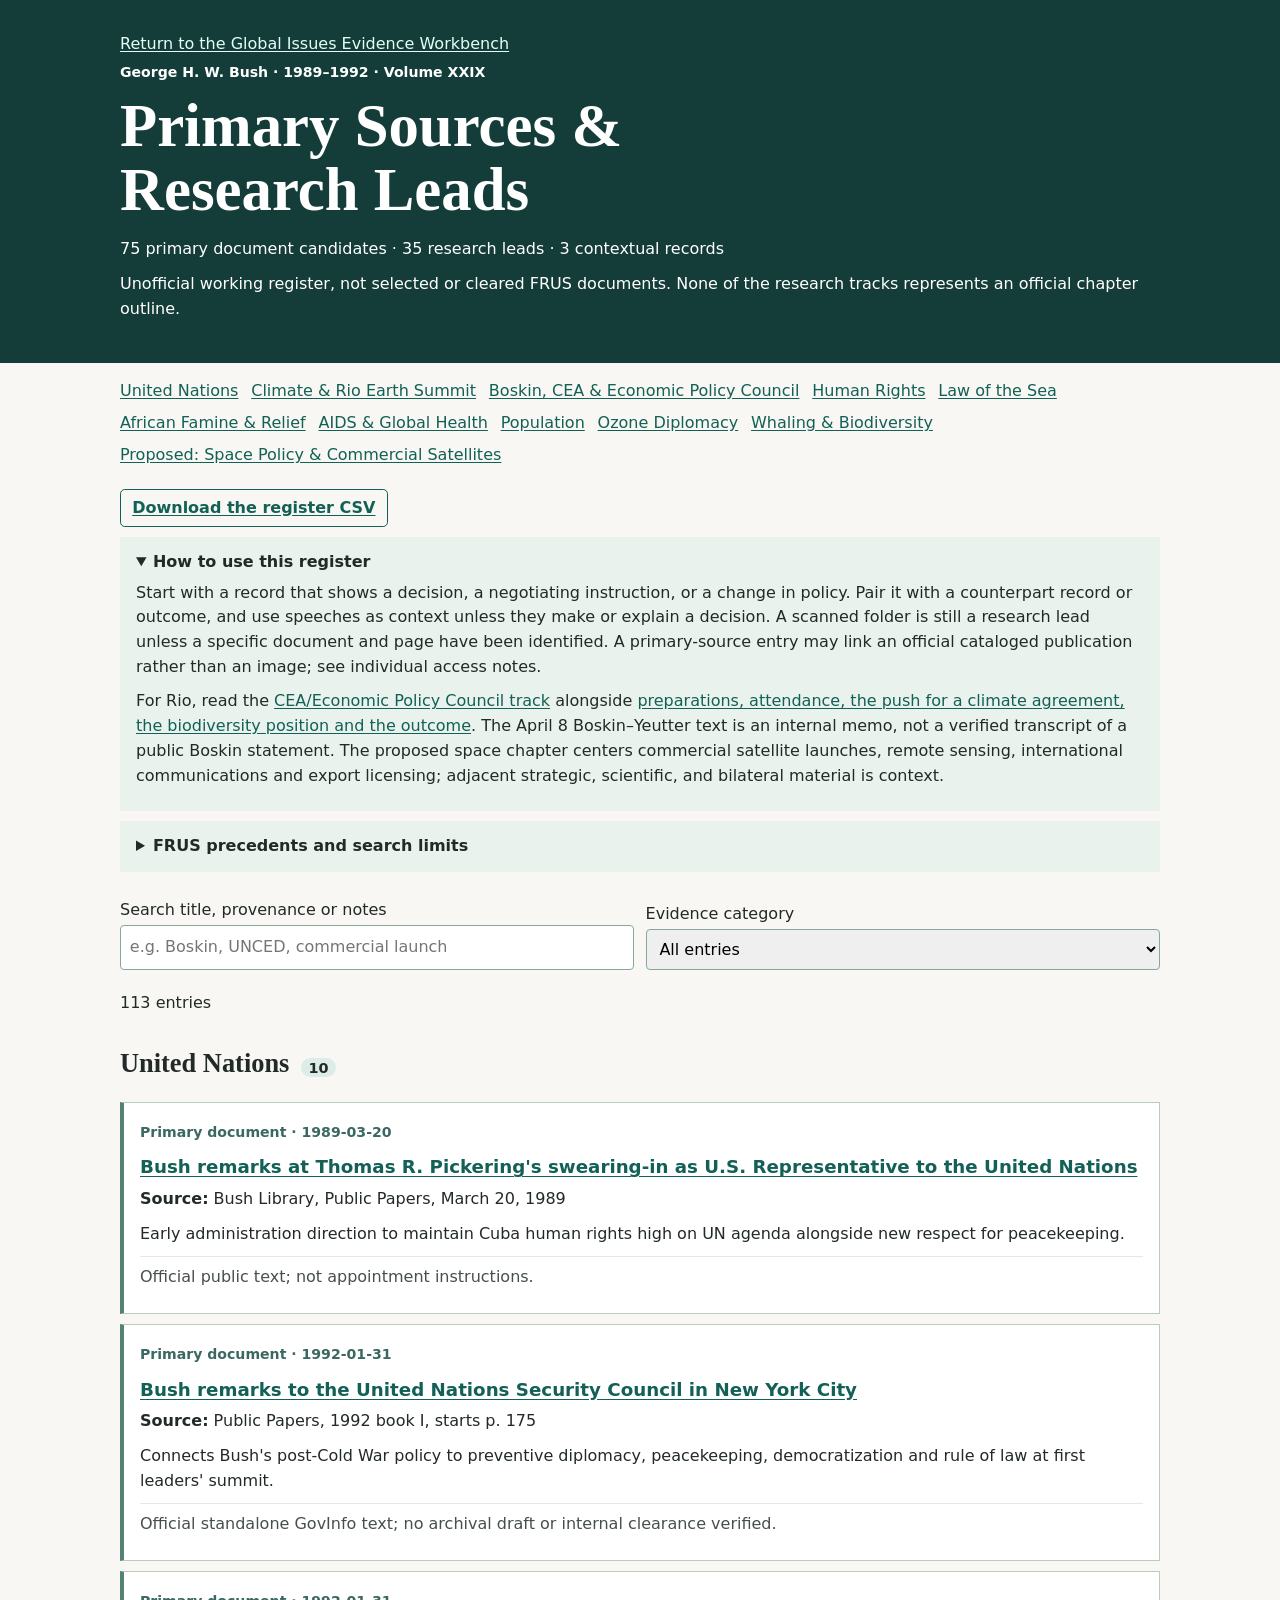
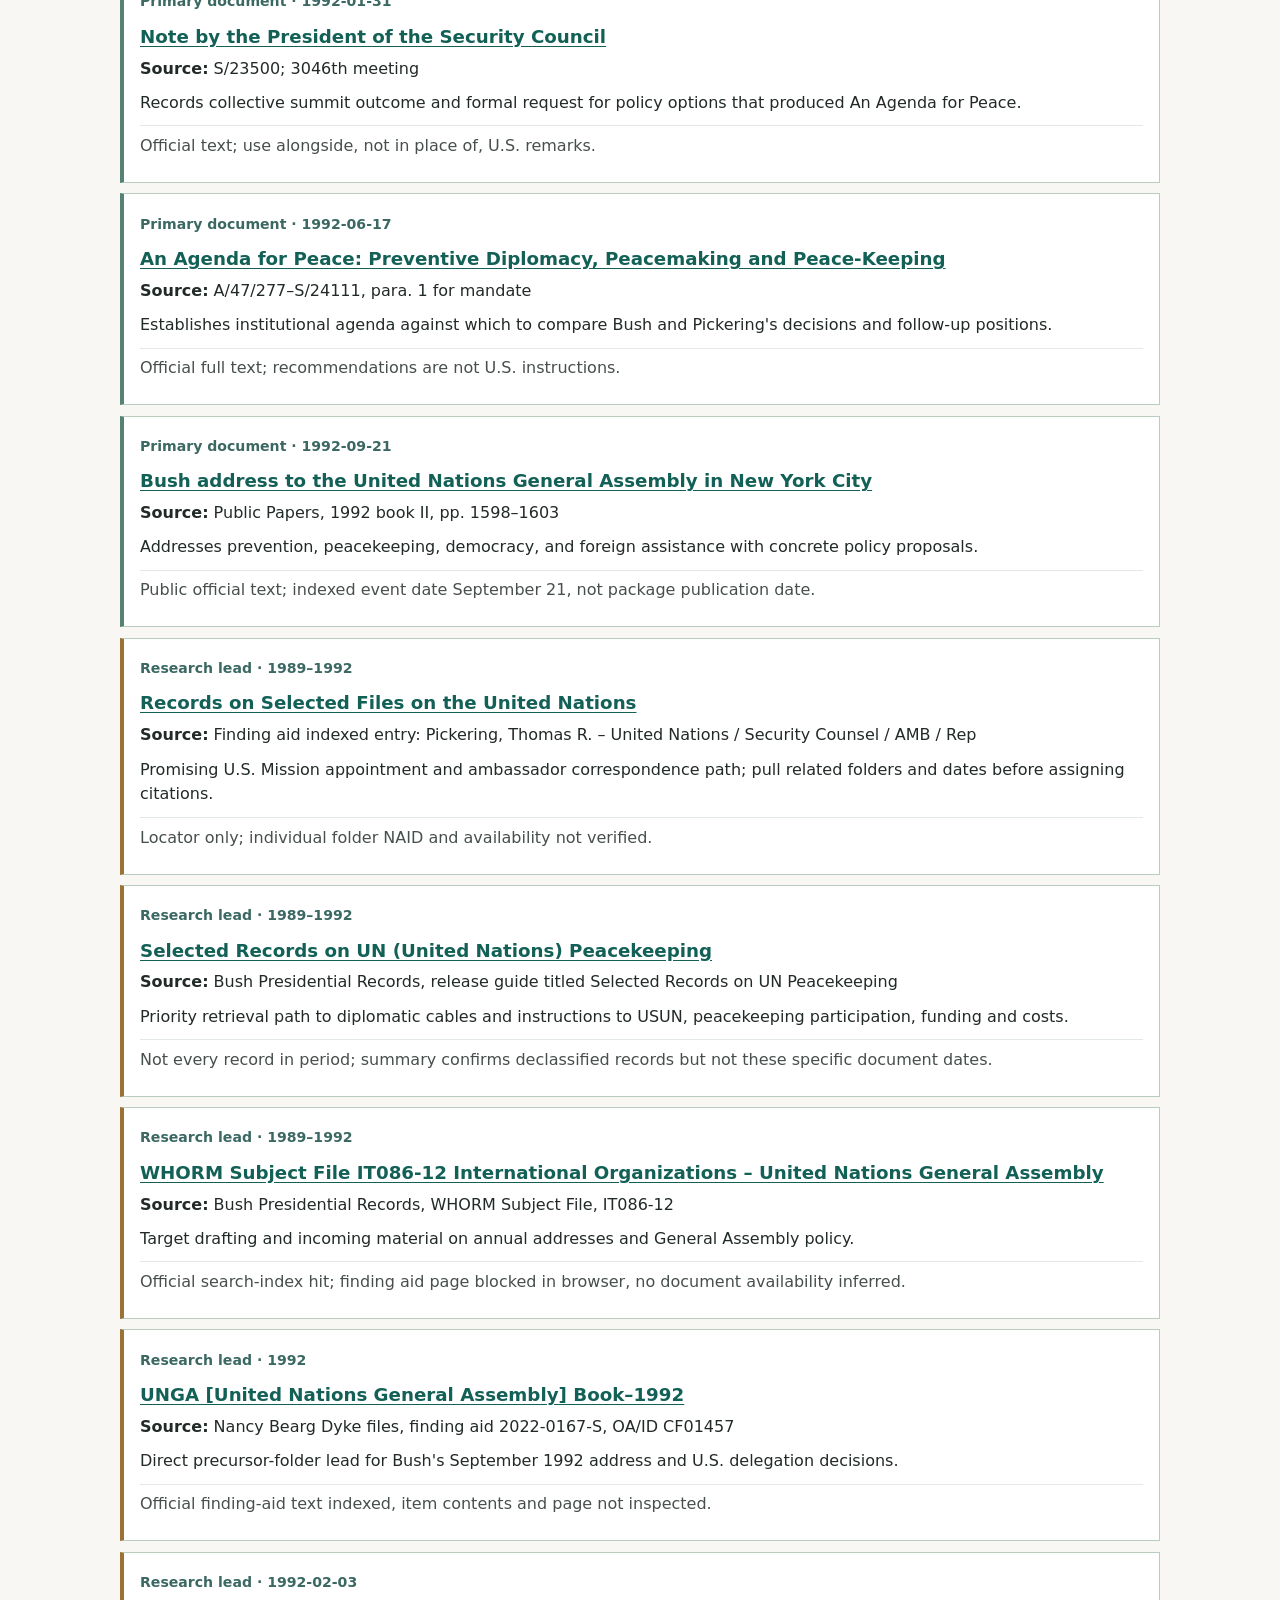
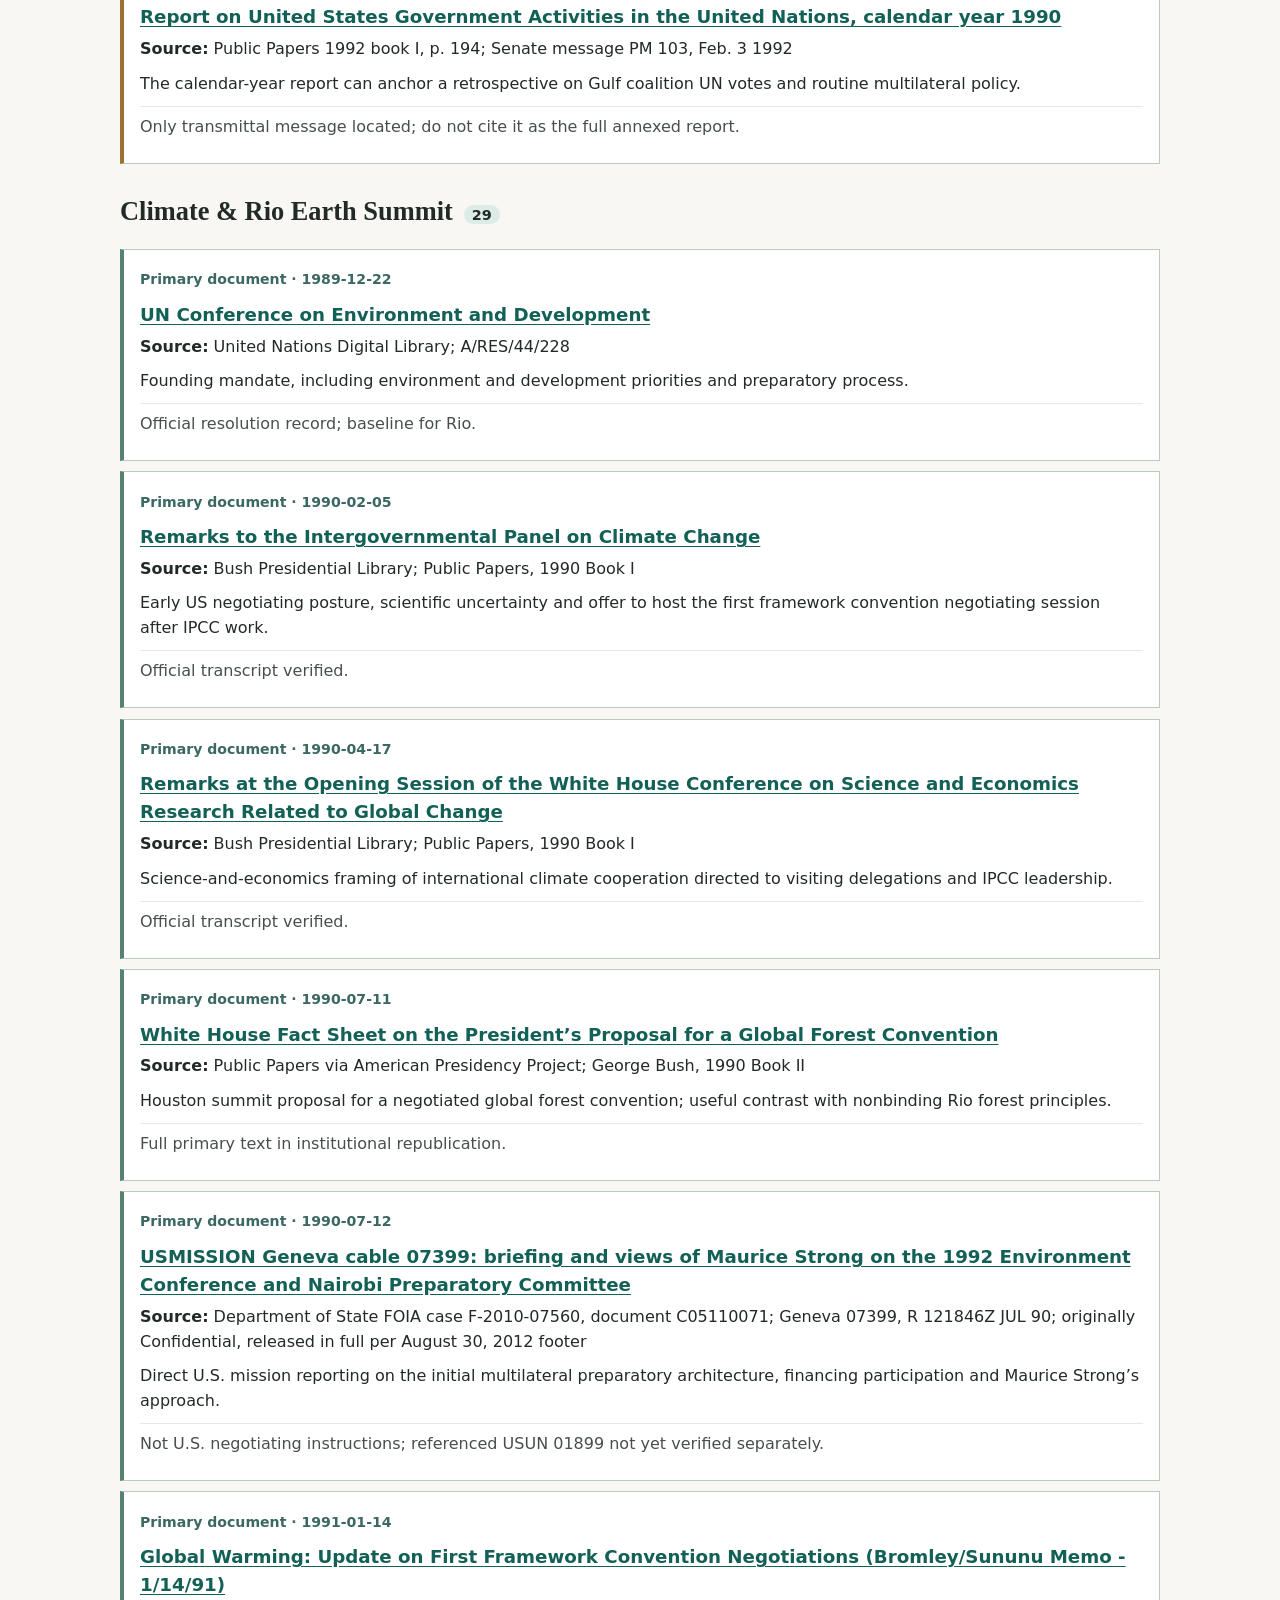
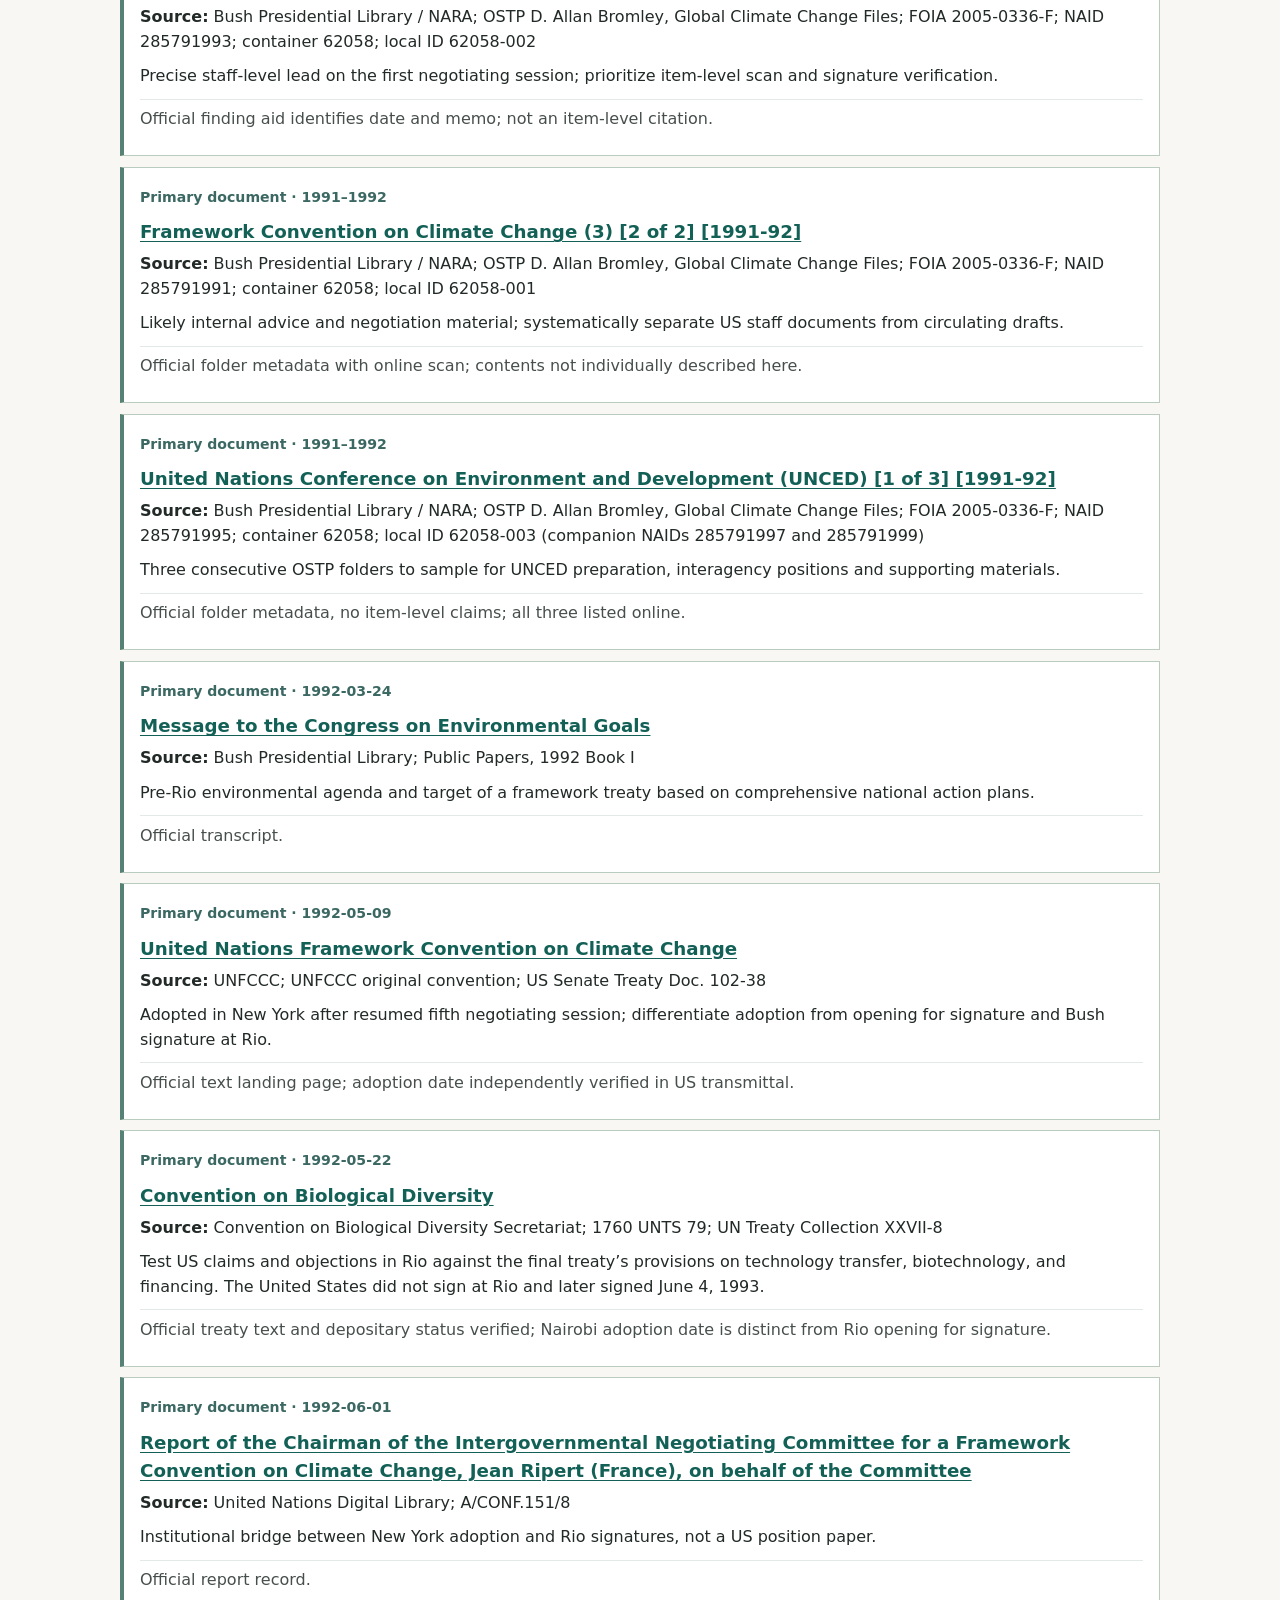
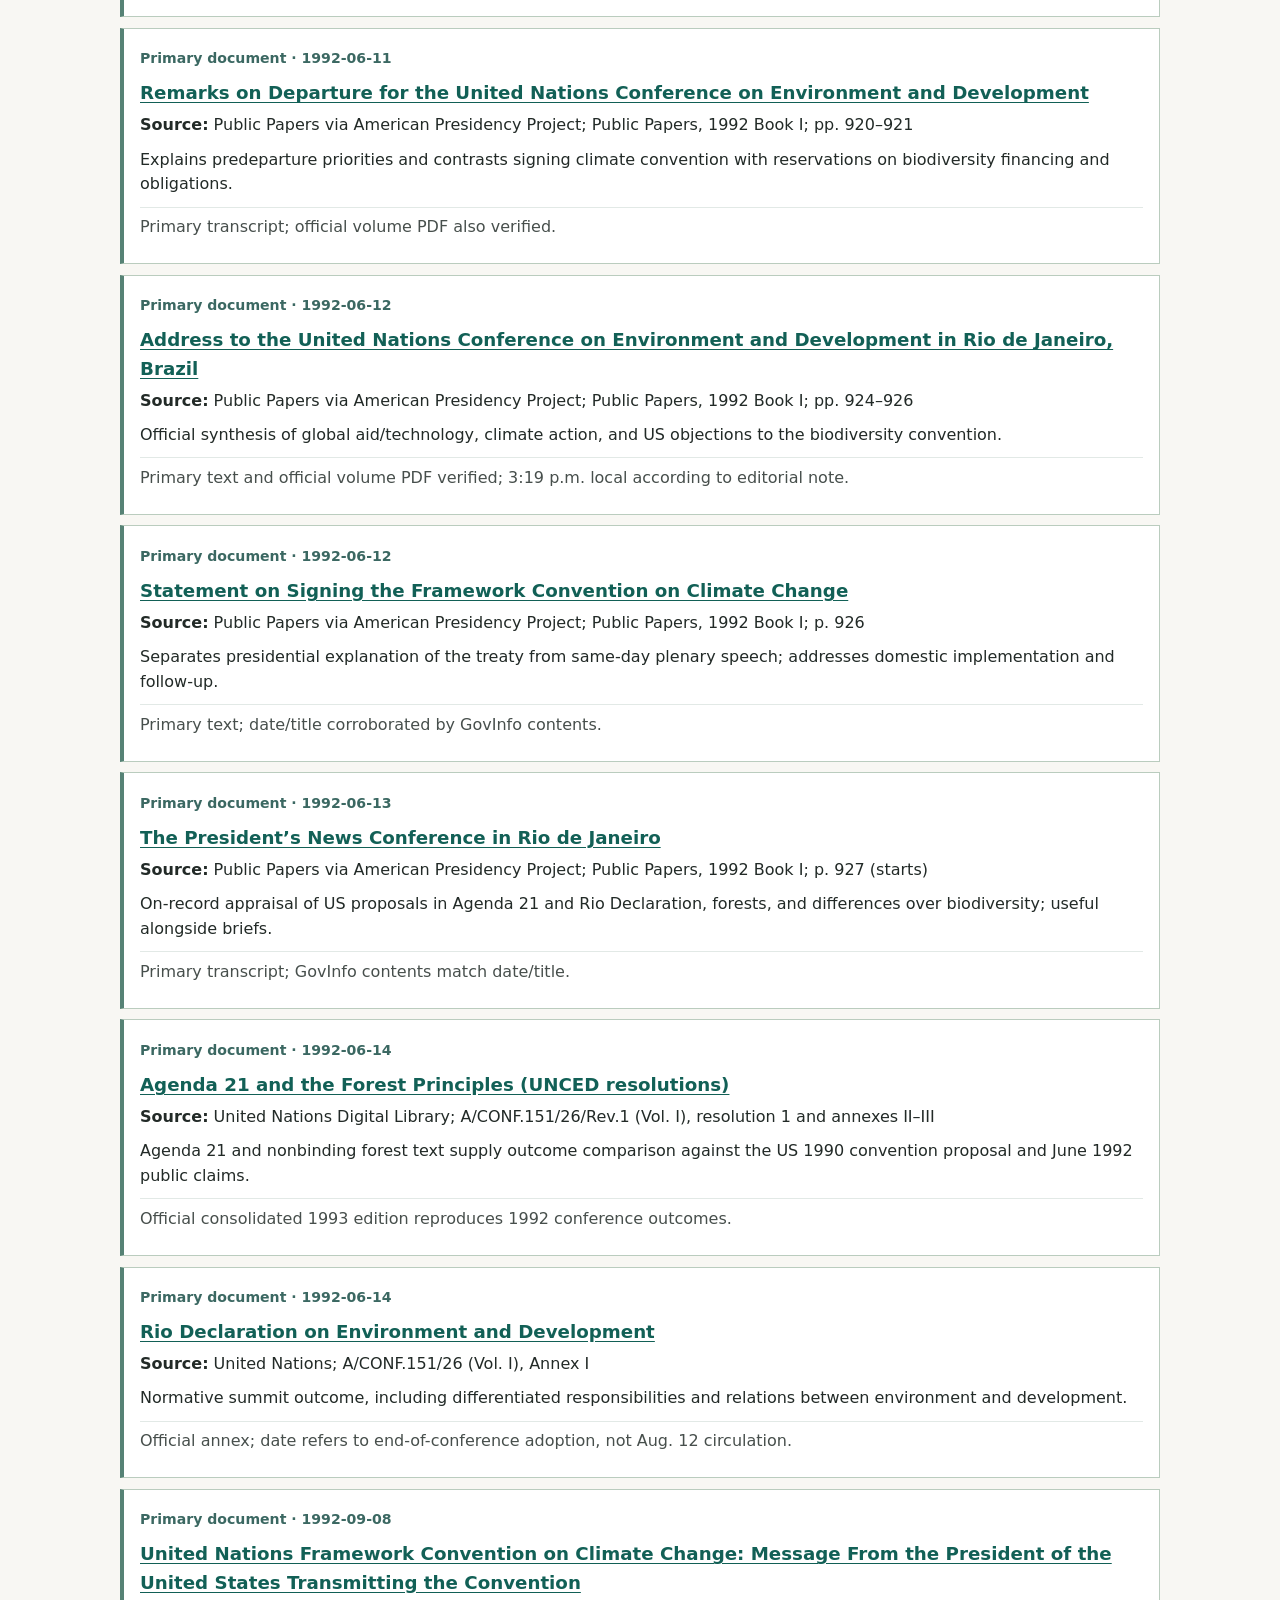
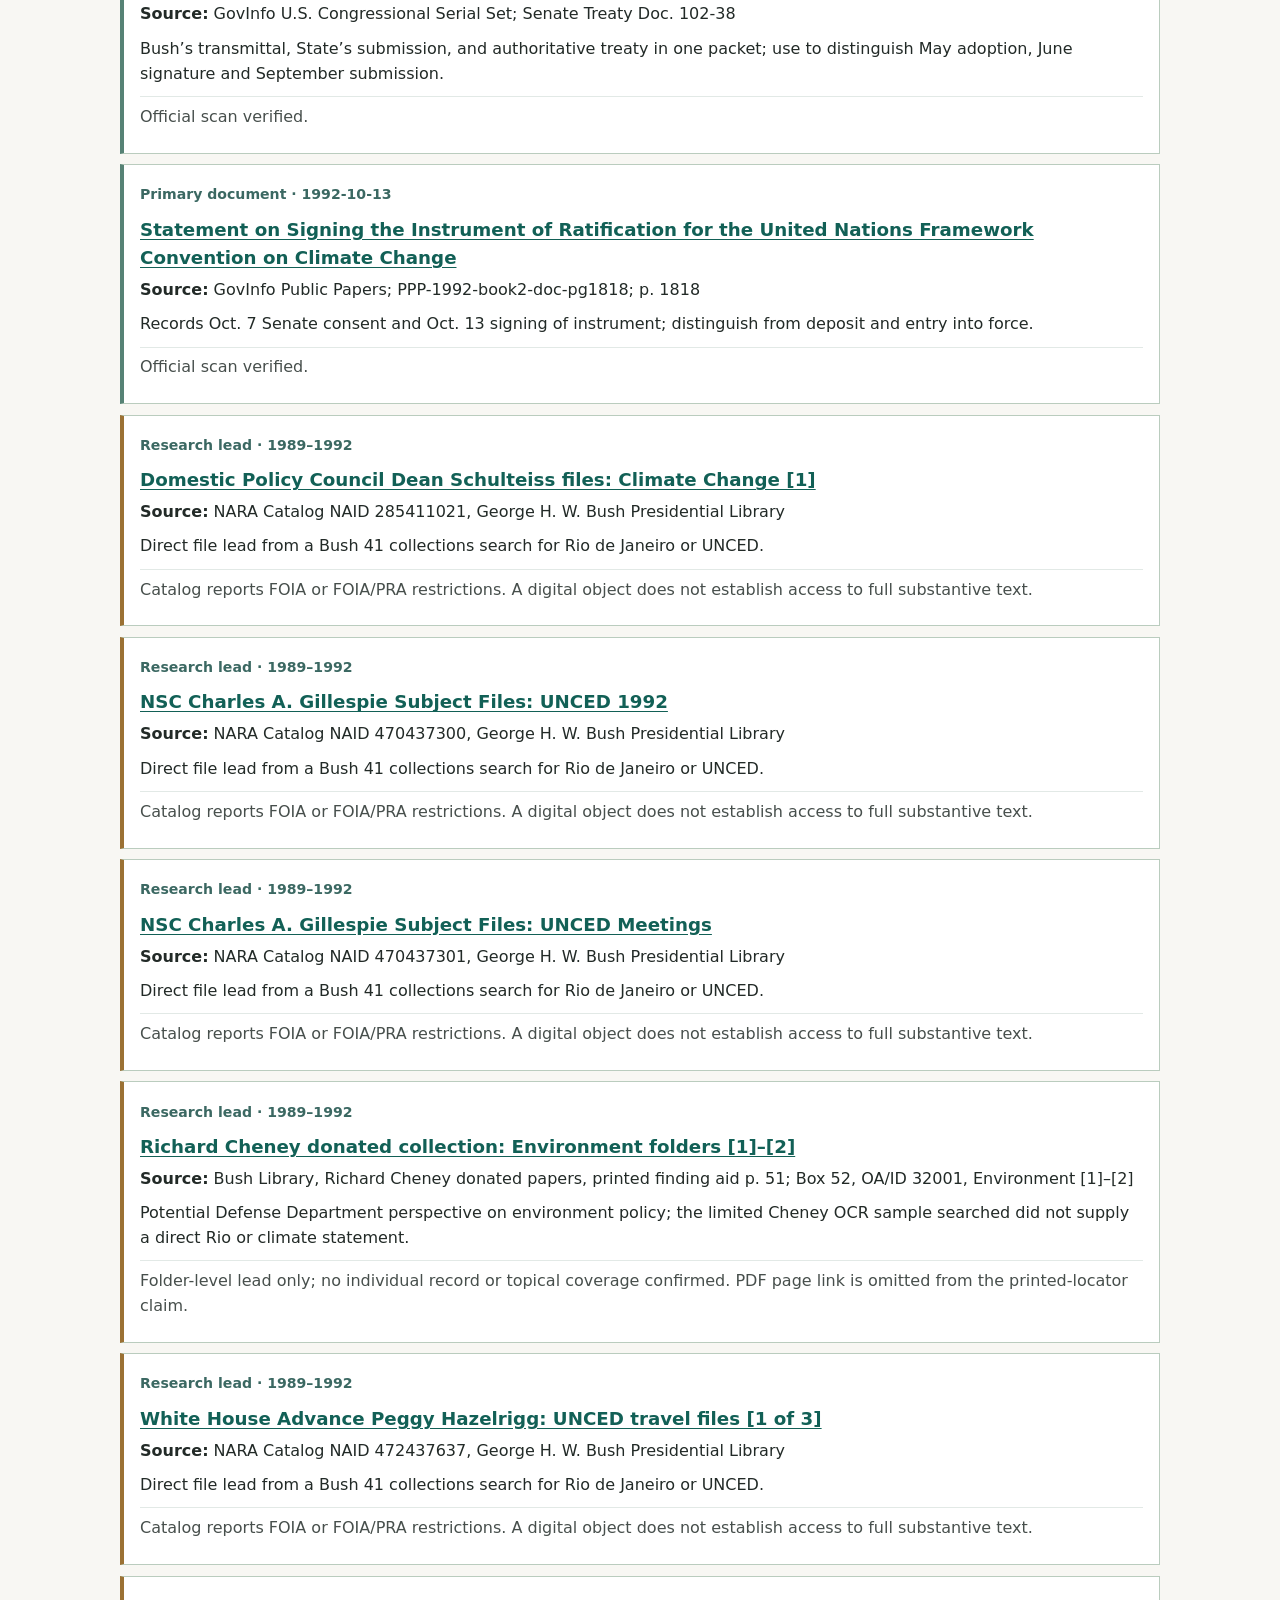
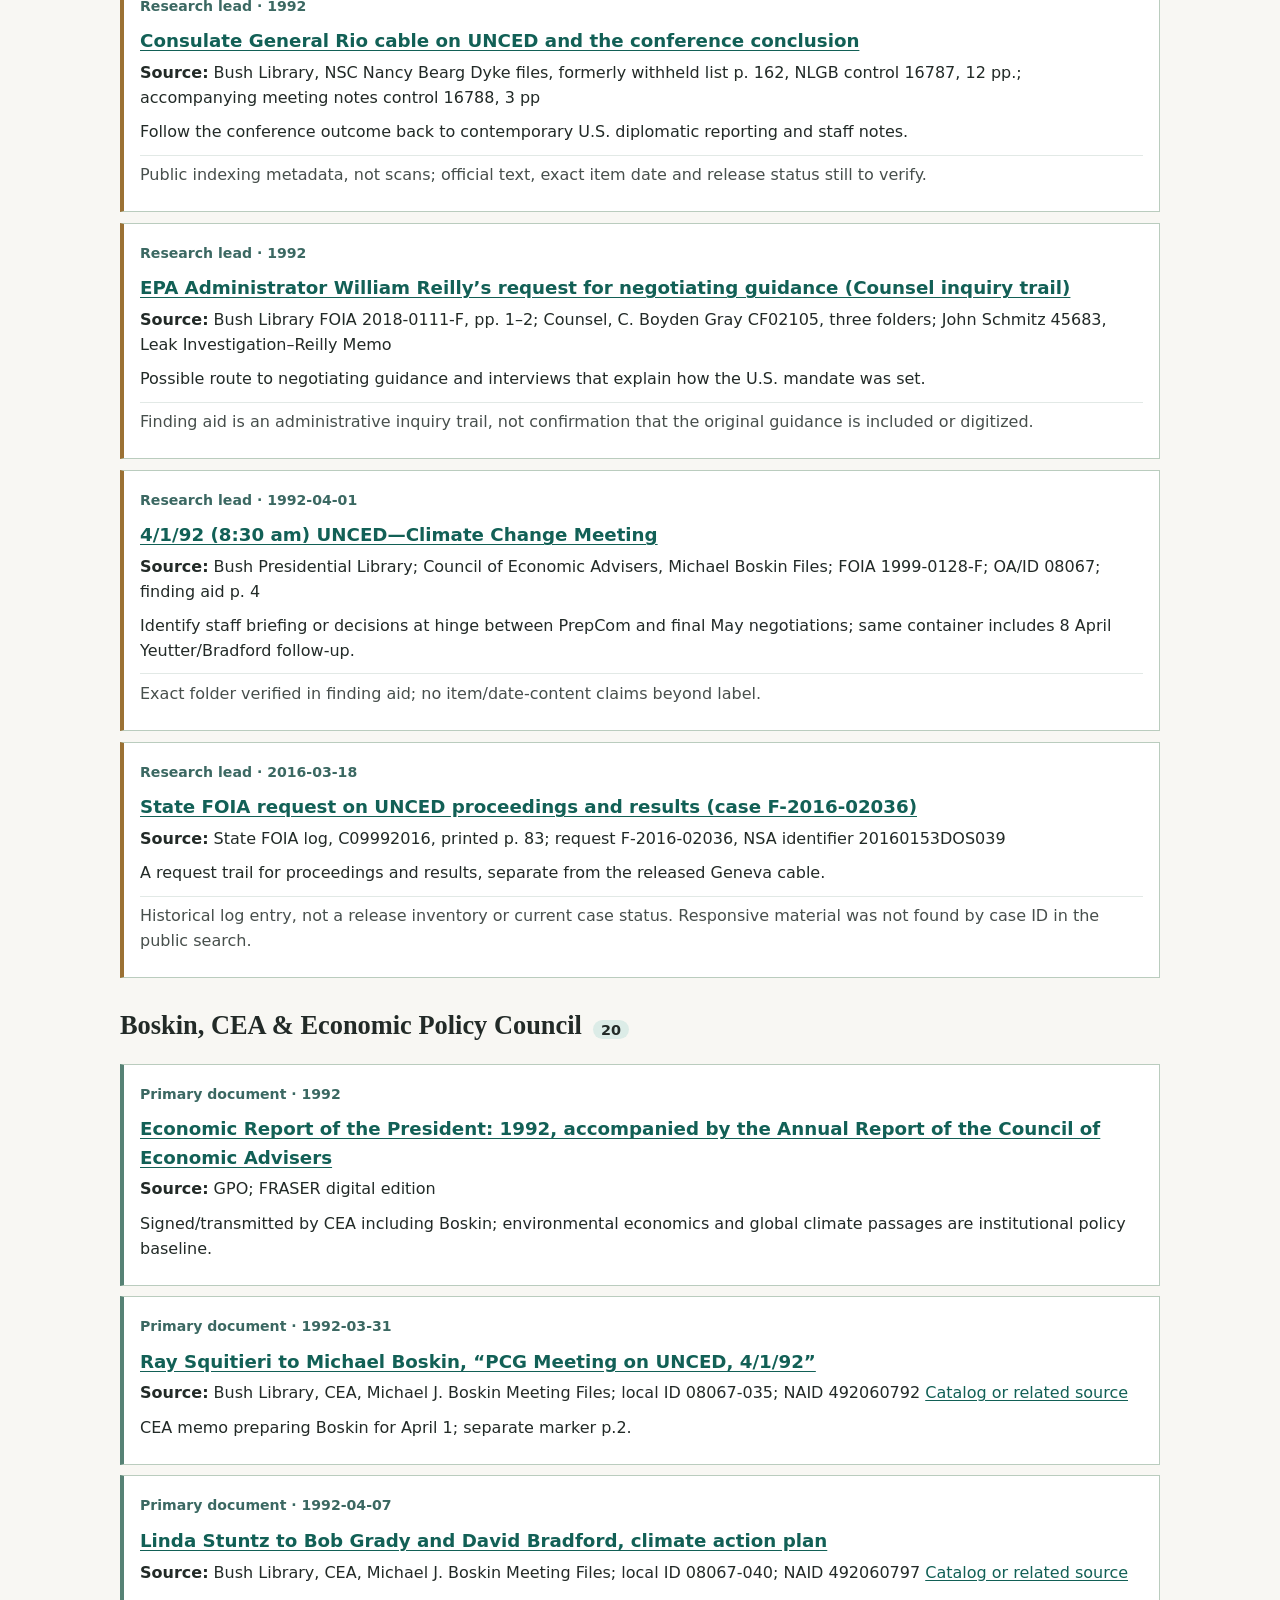
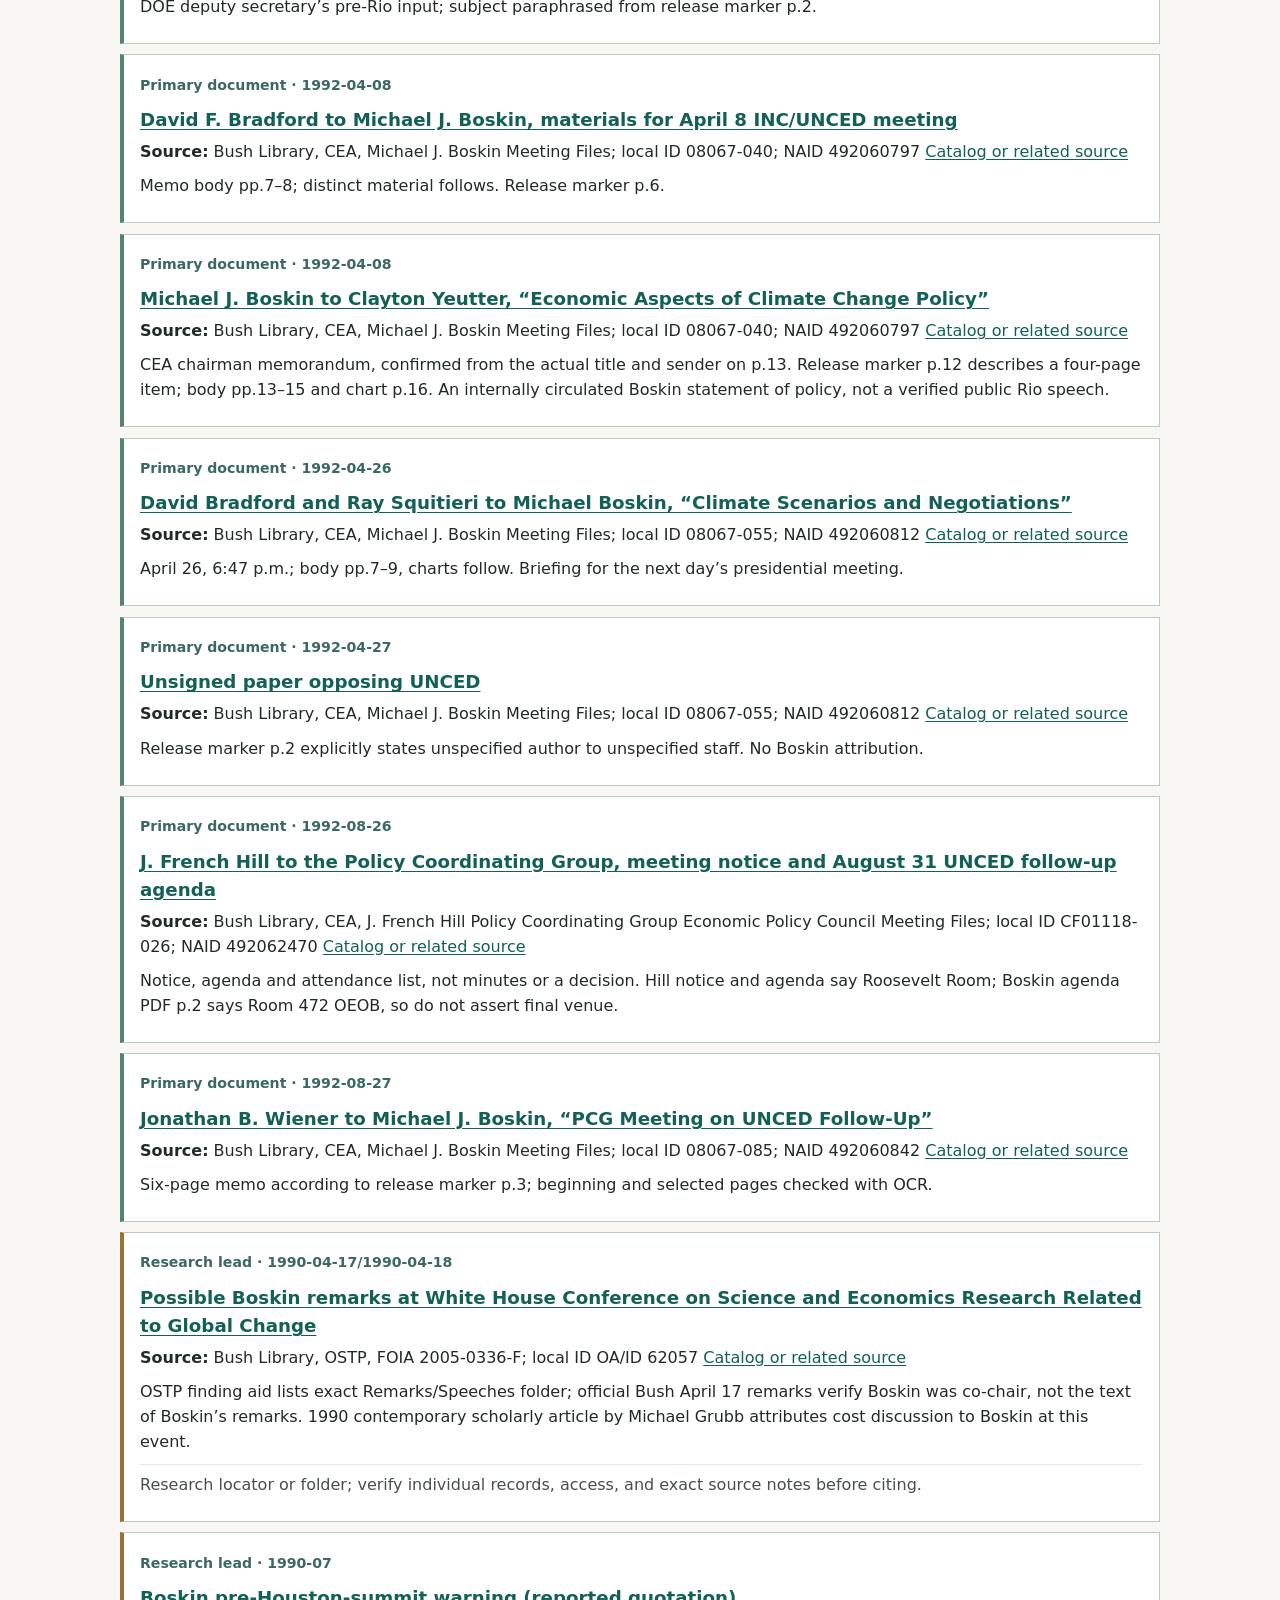
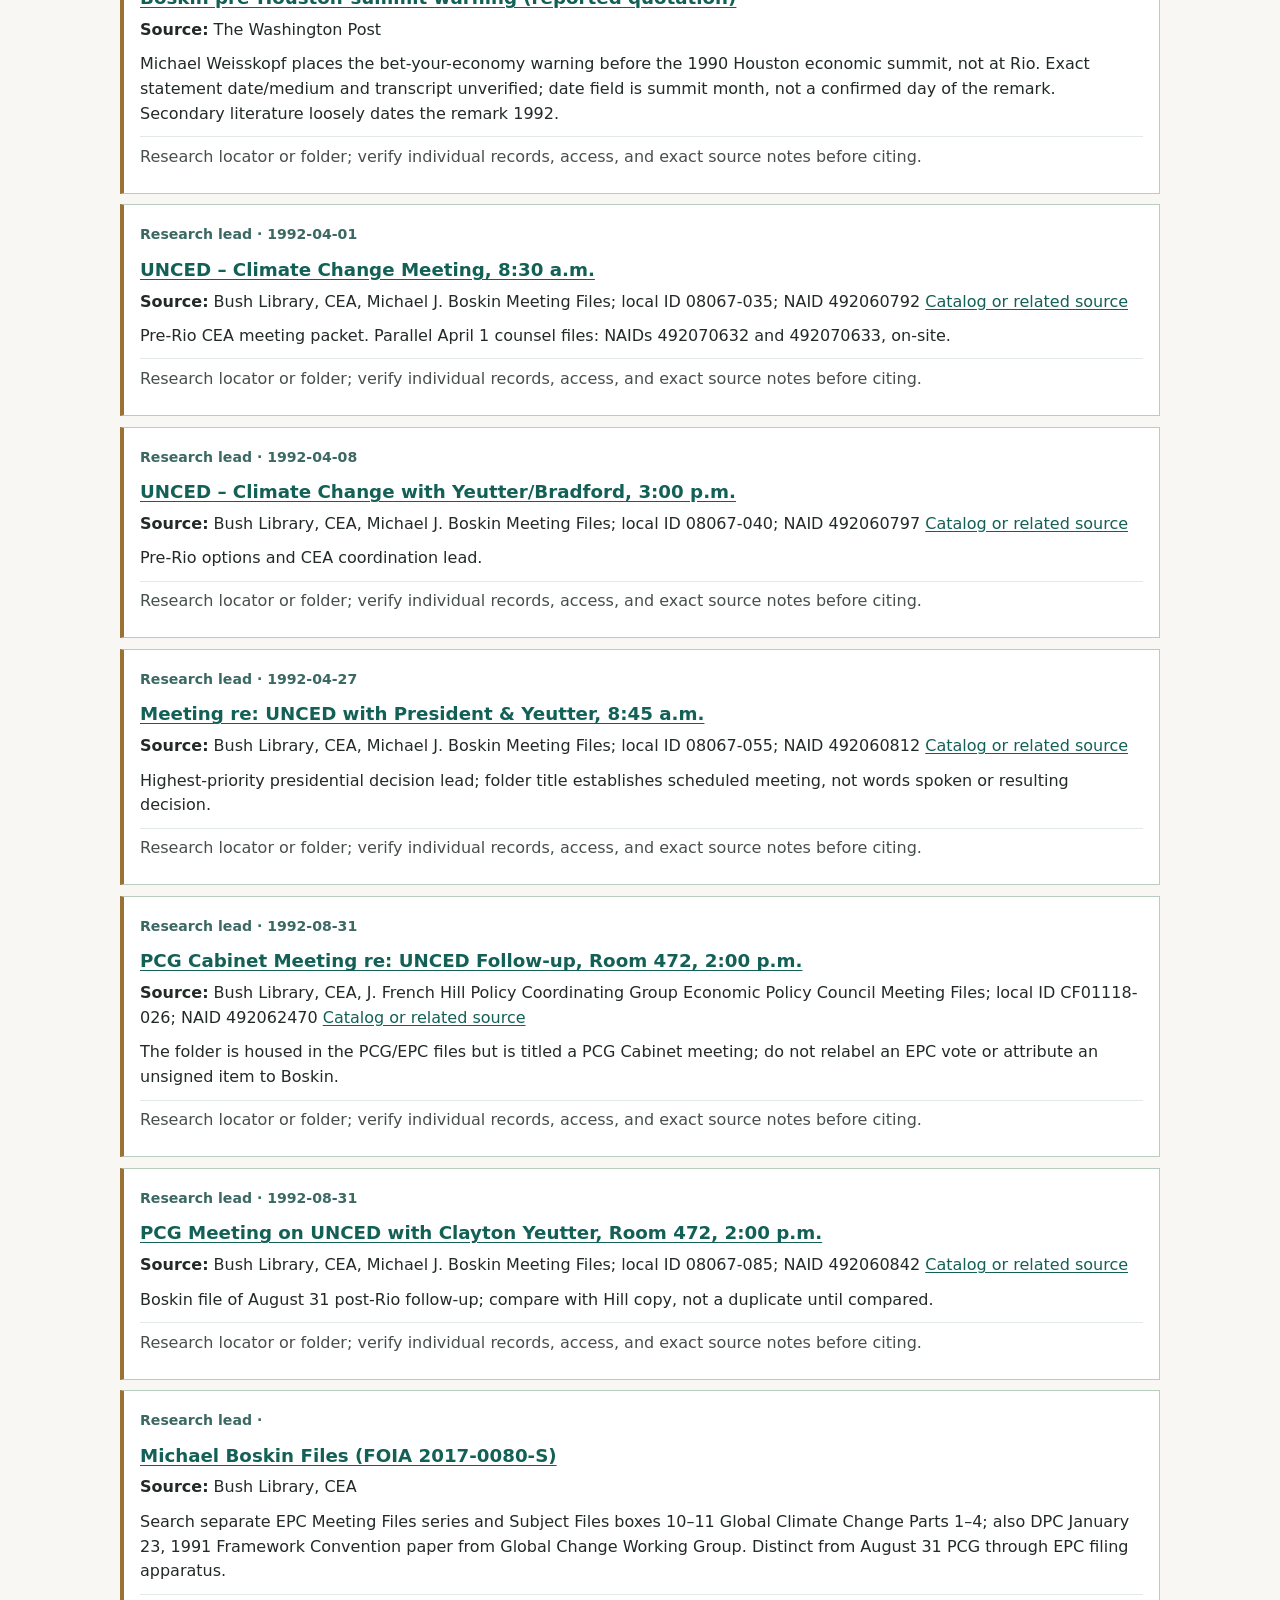
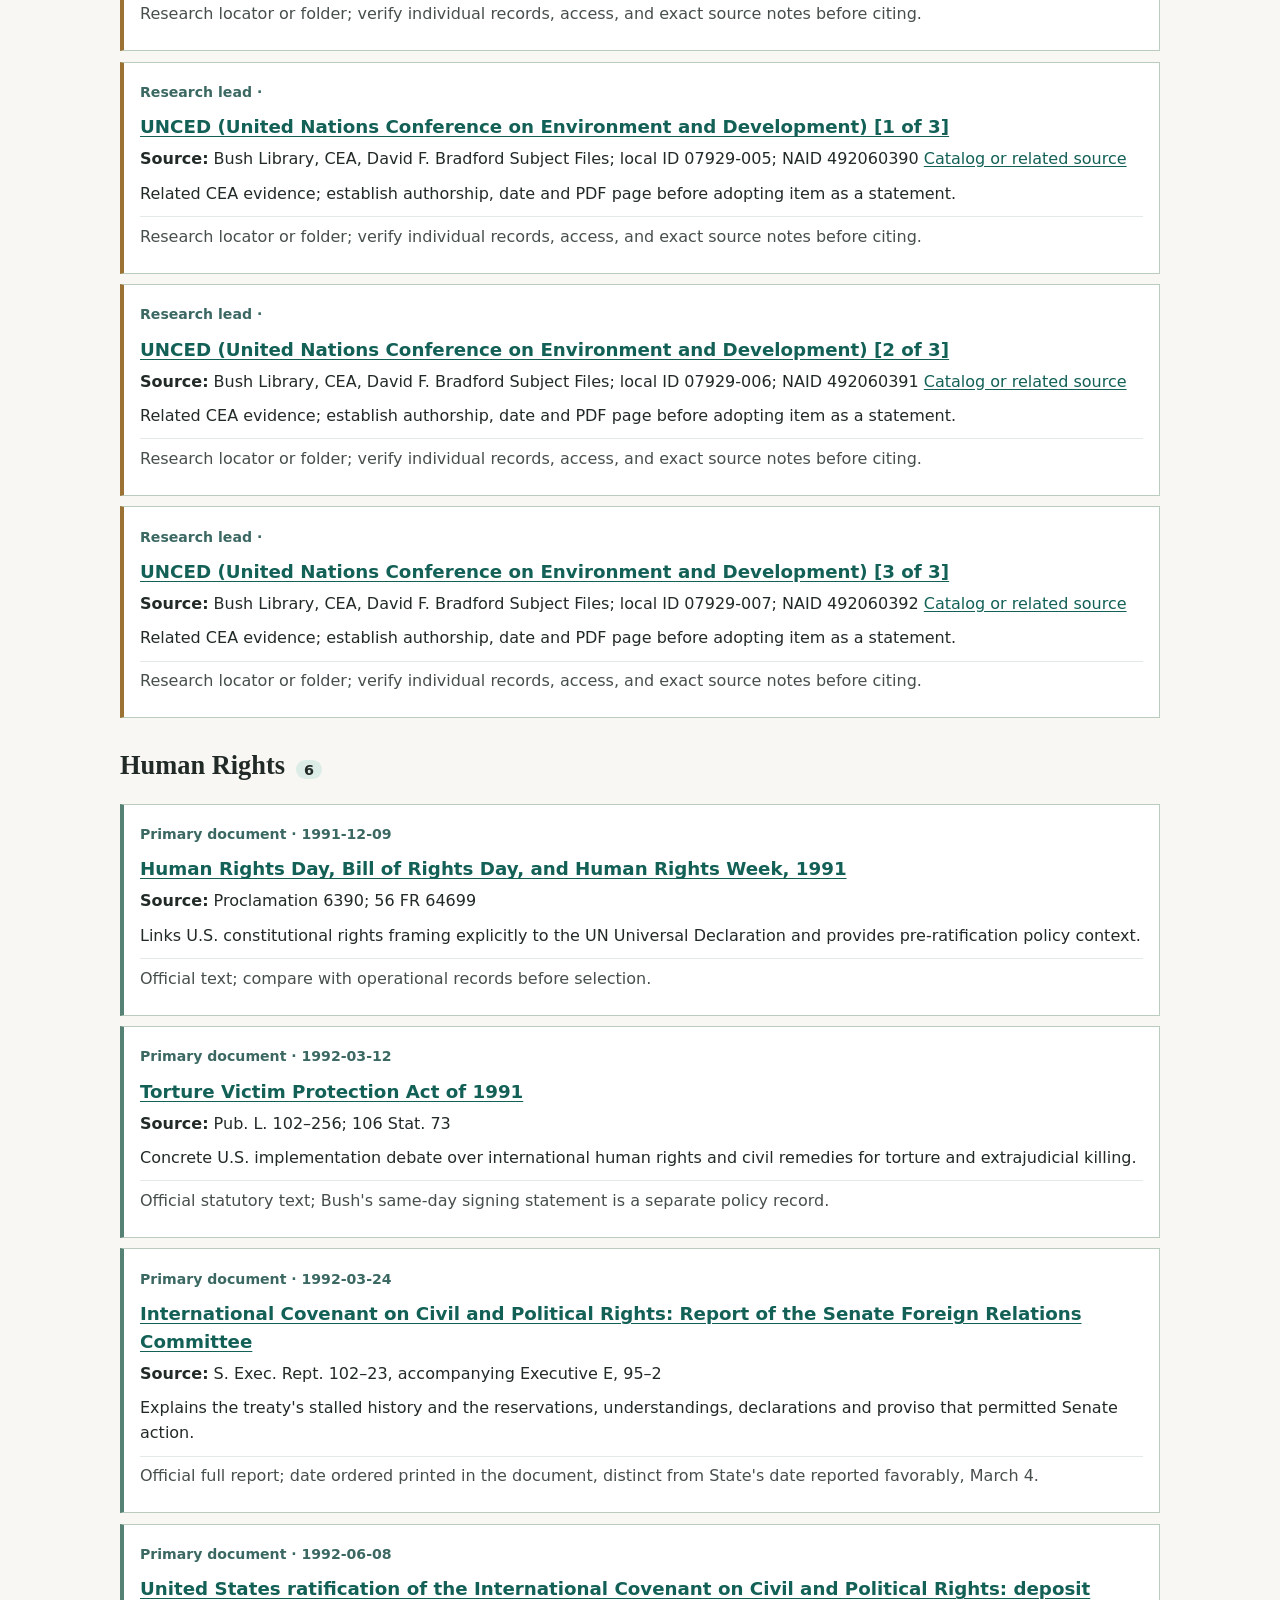
==== primary-sources.html @ 62592733 "Add FRUS Volume XXIX primary-source and archival research register" ====
<!doctype html><html lang="en"><head><meta charset="utf-8"><meta name="viewport" content="width=device-width,initial-scale=1"><title>Primary Sources &amp; Research Leads | FRUS XXIX</title><meta name="description" content="Public-source document candidates and archival leads for FRUS 1989–1992, Volume XXIX, Global Issues."><style>*{box-sizing:border-box}body{margin:0;background:#f8f7f3;color:#222a27;font:1rem/1.55 system-ui,sans-serif}a{color:#126056;text-underline-offset:.15em}a:focus-visible,input:focus-visible,select:focus-visible,button:focus-visible{outline:3px solid #236f5f;outline-offset:3px}header{background:#143d39;color:white;padding:2rem 0}header a{color:#e3fff7}.wrap{width:min(100% - 2rem,65rem);margin:auto}h1{font:700 clamp(2rem,5vw,3.8rem)/1.05 Georgia,serif;max-width:18ch;margin:.5rem 0 1rem}h2{font:700 1.65rem/1.2 Georgia,serif;margin-top:2rem}h2 span{font:600 .9rem system-ui;background:#dcece7;border-radius:1rem;padding:.1rem .48rem;margin-left:.3rem}h3{margin:0 0 .35rem;font-size:1.14rem}p{margin:.35rem 0 .6rem}.kicker,.badge{font-weight:750;font-size:.88rem}.badge{color:#3b6862}.controls{display:flex;gap:.7rem;align-items:flex-end;flex-wrap:wrap;padding:1rem 0}.controls label{display:grid;gap:.15rem;flex:1;min-width:13rem}.controls input,.controls select{font:inherit;padding:.55rem;border:1px solid #87a79e;border-radius:.25rem}.lane,.record{scroll-margin-top:1.2rem}.record{background:white;border:1px solid #baccbe;border-left:4px solid #568275;padding:.85rem 1rem;margin:.65rem 0;overflow-wrap:anywhere}.record[data-status=lead]{border-left-color:#9b7134}.record[data-status=context]{border-left-color:#747678}.limit{color:#474f4c;border-top:1px solid #e2e9e6;padding-top:.48rem}nav{display:flex;gap:.45rem .8rem;flex-wrap:wrap;padding:1rem 0}details{background:#eaf2ee;padding:.8rem 1rem;margin:.65rem 0}summary{font-weight:700;cursor:pointer}footer{margin-top:2.4rem;padding:1.2rem 0;border-top:1px solid #baccbe}a.button{display:inline-block;padding:.34rem .7rem;border:1px solid currentColor;border-radius:.3rem;font-weight:700}</style></head><body><header><div class="wrap"><a href="index.html">Return to the Global Issues Evidence Workbench</a><p class="kicker">George H. W. Bush · 1989–1992 · Volume XXIX</p><h1>Primary Sources &amp; Research Leads</h1><p>75 primary document candidates · 35 research leads · 3 contextual records</p><p>Unofficial working register, not selected or cleared FRUS documents. None of the research tracks represents an official chapter outline.</p></div></header><main class="wrap"><nav aria-label="Research tracks"><a href="#un">United Nations</a> <a href="#climate">Climate & Rio Earth Summit</a> <a href="#boskin">Boskin, CEA & Economic Policy Council</a> <a href="#rights">Human Rights</a> <a href="#sea">Law of the Sea</a> <a href="#relief">African Famine & Relief</a> <a href="#aids">AIDS & Global Health</a> <a href="#population">Population</a> <a href="#ozone">Ozone Diplomacy</a> <a href="#whaling">Whaling & Biodiversity</a> <a href="#space">Proposed: Space Policy & Commercial Satellites</a></nav><p><a class="button" href="primary-source-register.csv" download>Download the register CSV</a></p><details open><summary>How to use this register</summary><p>Start with a record that shows a decision, a negotiating instruction, or a change in policy. Pair it with a counterpart record or outcome, and use speeches as context unless they make or explain a decision. A scanned folder is still a research lead unless a specific document and page have been identified. A primary-source entry may link an official cataloged publication rather than an image; see individual access notes.</p><p>For Rio, read the <a href="#boskin">CEA/Economic Policy Council track</a> alongside <a href="#climate">preparations, attendance, the push for a climate agreement, the biodiversity position and the outcome</a>. The April 8 Boskin–Yeutter text is an internal memo, not a verified transcript of a public Boskin statement. The proposed space chapter centers commercial satellite launches, remote sensing, international communications and export licensing; adjacent strategic, scientific, and bilateral material is context.</p></details>
<details><summary>FRUS precedents and search limits</summary><p><a href="https://history.state.gov/historicaldocuments/frus1969-76ve01/d298">Nixon–Ford E–1, document 298</a> and <a href="https://history.state.gov/historicaldocuments/frus1969-76ve01/d303">document 303</a> show how the series documented preconference institutions and negotiating choices; <a href="https://history.state.gov/historicaldocuments/frus1969-76ve03/preface">E–3’s preface</a> treats multilateral negotiations alongside the participants who changed them. <a href="https://history.state.gov/historicaldocuments/frus1981-88v41/preface">Reagan XLI’s preface</a> sets an explicit ozone/bilateral-scope boundary; <a href="https://history.state.gov/historicaldocuments/frus1981-88v41/d364">document 364</a> models a decision-ready record on interagency differences and negotiating posture. The relevant Carter volume is not publicly available as a selection model.</p><p>Searches used official Public Papers, Bush Library/NARA record and scan pages, State FOIA, and official multilateral and federal publication sources. The State FOIA UNCED-specific log search found a case number, not a responsive document inventory. The Cheney public-index and small sample check does not establish a comprehensive search. Use <a href="https://therealjameswilson.github.io/nara-scout/#q=UNCED%20OR%20Rio&amp;from=1989&amp;to=1992&amp;scope=bush41&amp;perColl=25&amp;perPage=50">NARA Scout’s Bush-era Rio query</a> for follow-up; the query returned 272 unique catalog matches across 70 collections. These results include restricted records and withdrawals, not 272 documents selected for this register. A focused review promoted specific catalog locators to research leads. The live Scout tool is not part of the offline copy.</p></details>
<div class="controls"><label>Search title, provenance or notes <input type="search" id="q" placeholder="e.g. Boskin, UNCED, commercial launch"></label><label>Evidence category <select id="kind"><option value="">All entries</option><option value="primary">Primary documents</option><option value="lead">Research leads</option><option value="context">Context only</option></select></label></div><p id="tally" aria-live="polite">113 entries</p><section id="un" class="lane"><h2>United Nations <span>10</span></h2><article class="record" data-status="primary"><p class="badge">Primary document · 1989-03-20</p><h3><a href="https://www.bush41library.gov/digital-research-room/finding-aid/public-papers/remarks-swearing-ceremony-thomas-r-pickering-united">Bush remarks at Thomas R. Pickering&#x27;s swearing-in as U.S. Representative to the United Nations</a></h3><p><strong>Source:</strong> Bush Library, Public Papers, March 20, 1989</p><p>Early administration direction to maintain Cuba human rights high on UN agenda alongside new respect for peacekeeping.</p><p class="limit">Official public text; not appointment instructions.</p></article><article class="record" data-status="primary"><p class="badge">Primary document · 1992-01-31</p><h3><a href="https://www.govinfo.gov/content/pkg/PPP-1992-book1/pdf/PPP-1992-book1-doc-pg175.pdf">Bush remarks to the United Nations Security Council in New York City</a></h3><p><strong>Source:</strong> Public Papers, 1992 book I, starts p. 175</p><p>Connects Bush&#x27;s post-Cold War policy to preventive diplomacy, peacekeeping, democratization and rule of law at first leaders&#x27; summit.</p><p class="limit">Official standalone GovInfo text; no archival draft or internal clearance verified.</p></article><article class="record" data-status="primary"><p class="badge">Primary document · 1992-01-31</p><h3><a href="https://digitallibrary.un.org/record/196971/files/S_23500-EN.pdf">Note by the President of the Security Council</a></h3><p><strong>Source:</strong> S/23500; 3046th meeting</p><p>Records collective summit outcome and formal request for policy options that produced An Agenda for Peace.</p><p class="limit">Official text; use alongside, not in place of, U.S. remarks.</p></article><article class="record" data-status="primary"><p class="badge">Primary document · 1992-06-17</p><h3><a href="https://digitallibrary.un.org/record/144858/files/A_47_277--S_24111-EN.pdf">An Agenda for Peace: Preventive Diplomacy, Peacemaking and Peace-Keeping</a></h3><p><strong>Source:</strong> A/47/277–S/24111, para. 1 for mandate</p><p>Establishes institutional agenda against which to compare Bush and Pickering&#x27;s decisions and follow-up positions.</p><p class="limit">Official full text; recommendations are not U.S. instructions.</p></article><article class="record" data-status="primary"><p class="badge">Primary document · 1992-09-21</p><h3><a href="https://www.govinfo.gov/content/pkg/PPP-1992-book2/pdf/PPP-1992-book2-doc-pg1598.pdf">Bush address to the United Nations General Assembly in New York City</a></h3><p><strong>Source:</strong> Public Papers, 1992 book II, pp. 1598–1603</p><p>Addresses prevention, peacekeeping, democracy, and foreign assistance with concrete policy proposals.</p><p class="limit">Public official text; indexed event date September 21, not package publication date.</p></article><article class="record" data-status="lead"><p class="badge">Research lead · 1989–1992</p><h3><a href="https://www.bush41library.gov/digital-research-room/finding-aid/foia/records-selected-files-united-nations?page=6">Records on Selected Files on the United Nations</a></h3><p><strong>Source:</strong> Finding aid indexed entry: Pickering, Thomas R. – United Nations / Security Counsel / AMB / Rep</p><p>Promising U.S. Mission appointment and ambassador correspondence path; pull related folders and dates before assigning citations.</p><p class="limit">Locator only; individual folder NAID and availability not verified.</p></article><article class="record" data-status="lead"><p class="badge">Research lead · 1989–1992</p><h3><a href="https://www.bush41library.gov/digital-research-room/finding-aid/foia/selected-records-un-united-nations-peacekeeping?page=98">Selected Records on UN (United Nations) Peacekeeping</a></h3><p><strong>Source:</strong> Bush Presidential Records, release guide titled Selected Records on UN Peacekeeping</p><p>Priority retrieval path to diplomatic cables and instructions to USUN, peacekeeping participation, funding and costs.</p><p class="limit">Not every record in period; summary confirms declassified records but not these specific document dates.</p></article><article class="record" data-status="lead"><p class="badge">Research lead · 1989–1992</p><h3><a href="https://www.bush41library.gov/digital-research-room/finding-aid/foia/records-whorm-subject-file-it086-12-international">WHORM Subject File IT086-12 International Organizations – United Nations General Assembly</a></h3><p><strong>Source:</strong> Bush Presidential Records, WHORM Subject File, IT086-12</p><p>Target drafting and incoming material on annual addresses and General Assembly policy.</p><p class="limit">Official search-index hit; finding aid page blocked in browser, no document availability inferred.</p></article><article class="record" data-status="lead"><p class="badge">Research lead · 1992</p><h3><a href="https://bush41library.tamu.edu/files/foia/2022-0167-S%20%5BDyke%2C%20Nancy%20Bearg%5D.pdf">UNGA [United Nations General Assembly] Book–1992</a></h3><p><strong>Source:</strong> Nancy Bearg Dyke files, finding aid 2022-0167-S, OA/ID CF01457</p><p>Direct precursor-folder lead for Bush&#x27;s September 1992 address and U.S. delegation decisions.</p><p class="limit">Official finding-aid text indexed, item contents and page not inspected.</p></article><article class="record" data-status="lead"><p class="badge">Research lead · 1992-02-03</p><h3><a href="https://www.govinfo.gov/content/pkg/PPP-1992-book1/pdf/PPP-1992-book1-doc-pg194-2.pdf">Report on United States Government Activities in the United Nations, calendar year 1990</a></h3><p><strong>Source:</strong> Public Papers 1992 book I, p. 194; Senate message PM 103, Feb. 3 1992</p><p>The calendar-year report can anchor a retrospective on Gulf coalition UN votes and routine multilateral policy.</p><p class="limit">Only transmittal message located; do not cite it as the full annexed report.</p></article></section><section id="climate" class="lane"><h2>Climate &amp; Rio Earth Summit <span>29</span></h2><article class="record" data-status="primary"><p class="badge">Primary document · 1989-12-22</p><h3><a href="https://digitallibrary.un.org/record/82555">UN Conference on Environment and Development</a></h3><p><strong>Source:</strong> United Nations Digital Library; A/RES/44/228</p><p>Founding mandate, including environment and development priorities and preparatory process.</p><p class="limit">Official resolution record; baseline for Rio.</p></article><article class="record" data-status="primary"><p class="badge">Primary document · 1990-02-05</p><h3><a href="https://www.bush41library.gov/digital-research-room/finding-aid/public-papers/remarks-intergovernmental-panel-climate-change">Remarks to the Intergovernmental Panel on Climate Change</a></h3><p><strong>Source:</strong> Bush Presidential Library; Public Papers, 1990 Book I</p><p>Early US negotiating posture, scientific uncertainty and offer to host the first framework convention negotiating session after IPCC work.</p><p class="limit">Official transcript verified.</p></article><article class="record" data-status="primary"><p class="badge">Primary document · 1990-04-17</p><h3><a href="https://www.bush41library.gov/digital-research-room/finding-aid/public-papers/remarks-opening-session-white-house-conference">Remarks at the Opening Session of the White House Conference on Science and Economics Research Related to Global Change</a></h3><p><strong>Source:</strong> Bush Presidential Library; Public Papers, 1990 Book I</p><p>Science-and-economics framing of international climate cooperation directed to visiting delegations and IPCC leadership.</p><p class="limit">Official transcript verified.</p></article><article class="record" data-status="primary"><p class="badge">Primary document · 1990-07-11</p><h3><a href="https://www.presidency.ucsb.edu/documents/white-house-fact-sheet-the-presidents-proposal-for-global-forest-convention">White House Fact Sheet on the President’s Proposal for a Global Forest Convention</a></h3><p><strong>Source:</strong> Public Papers via American Presidency Project; George Bush, 1990 Book II</p><p>Houston summit proposal for a negotiated global forest convention; useful contrast with nonbinding Rio forest principles.</p><p class="limit">Full primary text in institutional republication.</p></article><article class="record" data-status="primary"><p class="badge">Primary document · 1990-07-12</p><h3><a href="https://foia.state.gov/DOCUMENTS/1-FY2013/F-2010-07560/DOC_0C05110071/C05110071.pdf">USMISSION Geneva cable 07399: briefing and views of Maurice Strong on the 1992 Environment Conference and Nairobi Preparatory Committee</a></h3><p><strong>Source:</strong> Department of State FOIA case F-2010-07560, document C05110071; Geneva 07399, R 121846Z JUL 90; originally Confidential, released in full per August 30, 2012 footer</p><p>Direct U.S. mission reporting on the initial multilateral preparatory architecture, financing participation and Maurice Strong’s approach.</p><p class="limit">Not U.S. negotiating instructions; referenced USUN 01899 not yet verified separately.</p></article><article class="record" data-status="primary"><p class="badge">Primary document · 1991-01-14</p><h3><a href="https://catalog.archives.gov/id/285791993">Global Warming: Update on First Framework Convention Negotiations (Bromley/Sununu Memo - 1/14/91)</a></h3><p><strong>Source:</strong> Bush Presidential Library / NARA; OSTP D. Allan Bromley, Global Climate Change Files; FOIA 2005-0336-F; NAID 285791993; container 62058; local ID 62058-002</p><p>Precise staff-level lead on the first negotiating session; prioritize item-level scan and signature verification.</p><p class="limit">Official finding aid identifies date and memo; not an item-level citation.</p></article><article class="record" data-status="primary"><p class="badge">Primary document · 1991–1992</p><h3><a href="https://catalog.archives.gov/id/285791991">Framework Convention on Climate Change (3) [2 of 2] [1991-92]</a></h3><p><strong>Source:</strong> Bush Presidential Library / NARA; OSTP D. Allan Bromley, Global Climate Change Files; FOIA 2005-0336-F; NAID 285791991; container 62058; local ID 62058-001</p><p>Likely internal advice and negotiation material; systematically separate US staff documents from circulating drafts.</p><p class="limit">Official folder metadata with online scan; contents not individually described here.</p></article><article class="record" data-status="primary"><p class="badge">Primary document · 1991–1992</p><h3><a href="https://catalog.archives.gov/id/285791995">United Nations Conference on Environment and Development (UNCED) [1 of 3] [1991-92]</a></h3><p><strong>Source:</strong> Bush Presidential Library / NARA; OSTP D. Allan Bromley, Global Climate Change Files; FOIA 2005-0336-F; NAID 285791995; container 62058; local ID 62058-003 (companion NAIDs 285791997 and 285791999)</p><p>Three consecutive OSTP folders to sample for UNCED preparation, interagency positions and supporting materials.</p><p class="limit">Official folder metadata, no item-level claims; all three listed online.</p></article><article class="record" data-status="primary"><p class="badge">Primary document · 1992-03-24</p><h3><a href="https://www.bush41library.gov/digital-research-room/finding-aid/public-papers/message-congress-environmental-goals">Message to the Congress on Environmental Goals</a></h3><p><strong>Source:</strong> Bush Presidential Library; Public Papers, 1992 Book I</p><p>Pre-Rio environmental agenda and target of a framework treaty based on comprehensive national action plans.</p><p class="limit">Official transcript.</p></article><article class="record" data-status="primary"><p class="badge">Primary document · 1992-05-09</p><h3><a href="https://unfccc.int/documents/649617">United Nations Framework Convention on Climate Change</a></h3><p><strong>Source:</strong> UNFCCC; UNFCCC original convention; US Senate Treaty Doc. 102-38</p><p>Adopted in New York after resumed fifth negotiating session; differentiate adoption from opening for signature and Bush signature at Rio.</p><p class="limit">Official text landing page; adoption date independently verified in US transmittal.</p></article><article class="record" data-status="primary"><p class="badge">Primary document · 1992-05-22</p><h3><a href="https://www.cbd.int/doc/legal/cbd-en.pdf">Convention on Biological Diversity</a></h3><p><strong>Source:</strong> Convention on Biological Diversity Secretariat; 1760 UNTS 79; UN Treaty Collection XXVII-8</p><p>Test US claims and objections in Rio against the final treaty’s provisions on technology transfer, biotechnology, and financing. The United States did not sign at Rio and later signed June 4, 1993.</p><p class="limit">Official treaty text and depositary status verified; Nairobi adoption date is distinct from Rio opening for signature.</p></article><article class="record" data-status="primary"><p class="badge">Primary document · 1992-06-01</p><h3><a href="https://digitallibrary.un.org/record/200878">Report of the Chairman of the Intergovernmental Negotiating Committee for a Framework Convention on Climate Change, Jean Ripert (France), on behalf of the Committee</a></h3><p><strong>Source:</strong> United Nations Digital Library; A/CONF.151/8</p><p>Institutional bridge between New York adoption and Rio signatures, not a US position paper.</p><p class="limit">Official report record.</p></article><article class="record" data-status="primary"><p class="badge">Primary document · 1992-06-11</p><h3><a href="https://www.presidency.ucsb.edu/documents/remarks-departure-for-the-united-nations-conference-on-environment-and-development">Remarks on Departure for the United Nations Conference on Environment and Development</a></h3><p><strong>Source:</strong> Public Papers via American Presidency Project; Public Papers, 1992 Book I; pp. 920–921</p><p>Explains predeparture priorities and contrasts signing climate convention with reservations on biodiversity financing and obligations.</p><p class="limit">Primary transcript; official volume PDF also verified.</p></article><article class="record" data-status="primary"><p class="badge">Primary document · 1992-06-12</p><h3><a href="https://www.presidency.ucsb.edu/documents/address-the-united-nations-conference-environment-and-development-rio-de-janeiro-brazil">Address to the United Nations Conference on Environment and Development in Rio de Janeiro, Brazil</a></h3><p><strong>Source:</strong> Public Papers via American Presidency Project; Public Papers, 1992 Book I; pp. 924–926</p><p>Official synthesis of global aid/technology, climate action, and US objections to the biodiversity convention.</p><p class="limit">Primary text and official volume PDF verified; 3:19 p.m. local according to editorial note.</p></article><article class="record" data-status="primary"><p class="badge">Primary document · 1992-06-12</p><h3><a href="https://www.presidency.ucsb.edu/documents/statement-signing-the-framework-convention-climate-change">Statement on Signing the Framework Convention on Climate Change</a></h3><p><strong>Source:</strong> Public Papers via American Presidency Project; Public Papers, 1992 Book I; p. 926</p><p>Separates presidential explanation of the treaty from same-day plenary speech; addresses domestic implementation and follow-up.</p><p class="limit">Primary text; date/title corroborated by GovInfo contents.</p></article><article class="record" data-status="primary"><p class="badge">Primary document · 1992-06-13</p><h3><a href="https://www.presidency.ucsb.edu/documents/the-presidents-news-conference-rio-de-janeiro">The President’s News Conference in Rio de Janeiro</a></h3><p><strong>Source:</strong> Public Papers via American Presidency Project; Public Papers, 1992 Book I; p. 927 (starts)</p><p>On-record appraisal of US proposals in Agenda 21 and Rio Declaration, forests, and differences over biodiversity; useful alongside briefs.</p><p class="limit">Primary transcript; GovInfo contents match date/title.</p></article><article class="record" data-status="primary"><p class="badge">Primary document · 1992-06-14</p><h3><a href="https://digitallibrary.un.org/record/160453">Agenda 21 and the Forest Principles (UNCED resolutions)</a></h3><p><strong>Source:</strong> United Nations Digital Library; A/CONF.151/26/Rev.1 (Vol. I), resolution 1 and annexes II–III</p><p>Agenda 21 and nonbinding forest text supply outcome comparison against the US 1990 convention proposal and June 1992 public claims.</p><p class="limit">Official consolidated 1993 edition reproduces 1992 conference outcomes.</p></article><article class="record" data-status="primary"><p class="badge">Primary document · 1992-06-14</p><h3><a href="https://www.un.org/esa/documents/ga/conf151/aconf15126-1annex1.htm">Rio Declaration on Environment and Development</a></h3><p><strong>Source:</strong> United Nations; A/CONF.151/26 (Vol. I), Annex I</p><p>Normative summit outcome, including differentiated responsibilities and relations between environment and development.</p><p class="limit">Official annex; date refers to end-of-conference adoption, not Aug. 12 circulation.</p></article><article class="record" data-status="primary"><p class="badge">Primary document · 1992-09-08</p><h3><a href="https://www.govinfo.gov/content/pkg/SERIALSET-14093_00_00-011-0038-0000/pdf/SERIALSET-14093_00_00-011-0038-0000.pdf">United Nations Framework Convention on Climate Change: Message From the President of the United States Transmitting the Convention</a></h3><p><strong>Source:</strong> GovInfo U.S. Congressional Serial Set; Senate Treaty Doc. 102-38</p><p>Bush’s transmittal, State’s submission, and authoritative treaty in one packet; use to distinguish May adoption, June signature and September submission.</p><p class="limit">Official scan verified.</p></article><article class="record" data-status="primary"><p class="badge">Primary document · 1992-10-13</p><h3><a href="https://www.govinfo.gov/content/pkg/PPP-1992-book2/pdf/PPP-1992-book2-doc-pg1818.pdf">Statement on Signing the Instrument of Ratification for the United Nations Framework Convention on Climate Change</a></h3><p><strong>Source:</strong> GovInfo Public Papers; PPP-1992-book2-doc-pg1818; p. 1818</p><p>Records Oct. 7 Senate consent and Oct. 13 signing of instrument; distinguish from deposit and entry into force.</p><p class="limit">Official scan verified.</p></article><article class="record" data-status="lead"><p class="badge">Research lead · 1989–1992</p><h3><a href="https://catalog.archives.gov/id/285411021">Domestic Policy Council Dean Schulteiss files: Climate Change [1]</a></h3><p><strong>Source:</strong> NARA Catalog NAID 285411021, George H. W. Bush Presidential Library</p><p>Direct file lead from a Bush 41 collections search for Rio de Janeiro or UNCED.</p><p class="limit">Catalog reports FOIA or FOIA/PRA restrictions. A digital object does not establish access to full substantive text.</p></article><article class="record" data-status="lead"><p class="badge">Research lead · 1989–1992</p><h3><a href="https://catalog.archives.gov/id/470437300">NSC Charles A. Gillespie Subject Files: UNCED 1992</a></h3><p><strong>Source:</strong> NARA Catalog NAID 470437300, George H. W. Bush Presidential Library</p><p>Direct file lead from a Bush 41 collections search for Rio de Janeiro or UNCED.</p><p class="limit">Catalog reports FOIA or FOIA/PRA restrictions. A digital object does not establish access to full substantive text.</p></article><article class="record" data-status="lead"><p class="badge">Research lead · 1989–1992</p><h3><a href="https://catalog.archives.gov/id/470437301">NSC Charles A. Gillespie Subject Files: UNCED Meetings</a></h3><p><strong>Source:</strong> NARA Catalog NAID 470437301, George H. W. Bush Presidential Library</p><p>Direct file lead from a Bush 41 collections search for Rio de Janeiro or UNCED.</p><p class="limit">Catalog reports FOIA or FOIA/PRA restrictions. A digital object does not establish access to full substantive text.</p></article><article class="record" data-status="lead"><p class="badge">Research lead · 1989–1992</p><h3><a href="https://bush41library.tamu.edu/files/donated-collections/Donated%20-%20Richard%20Cheney%20Finding%20Aid.pdf">Richard Cheney donated collection: Environment folders [1]–[2]</a></h3><p><strong>Source:</strong> Bush Library, Richard Cheney donated papers, printed finding aid p. 51; Box 52, OA/ID 32001, Environment [1]–[2]</p><p>Potential Defense Department perspective on environment policy; the limited Cheney OCR sample searched did not supply a direct Rio or climate statement.</p><p class="limit">Folder-level lead only; no individual record or topical coverage confirmed. PDF page link is omitted from the printed-locator claim.</p></article><article class="record" data-status="lead"><p class="badge">Research lead · 1989–1992</p><h3><a href="https://catalog.archives.gov/id/472437637">White House Advance Peggy Hazelrigg: UNCED travel files [1 of 3]</a></h3><p><strong>Source:</strong> NARA Catalog NAID 472437637, George H. W. Bush Presidential Library</p><p>Direct file lead from a Bush 41 collections search for Rio de Janeiro or UNCED.</p><p class="limit">Catalog reports FOIA or FOIA/PRA restrictions. A digital object does not establish access to full substantive text.</p></article><article class="record" data-status="lead"><p class="badge">Research lead · 1992</p><h3><a href="https://bush41library.tamu.edu/files/formerly-withheld-docs/3a-8-30-06-BushSMOF-byStaffandOffice.pdf#page=162">Consulate General Rio cable on UNCED and the conference conclusion</a></h3><p><strong>Source:</strong> Bush Library, NSC Nancy Bearg Dyke files, formerly withheld list p. 162, NLGB control 16787, 12 pp.; accompanying meeting notes control 16788, 3 pp</p><p>Follow the conference outcome back to contemporary U.S. diplomatic reporting and staff notes.</p><p class="limit">Public indexing metadata, not scans; official text, exact item date and release status still to verify.</p></article><article class="record" data-status="lead"><p class="badge">Research lead · 1992</p><h3><a href="https://bush41library.tamu.edu/files/foia/2018-0111-F%20%5BUnauthorized%20Disclosure_Whistleblowers%5D.pdf">EPA Administrator William Reilly’s request for negotiating guidance (Counsel inquiry trail)</a></h3><p><strong>Source:</strong> Bush Library FOIA 2018-0111-F, pp. 1–2; Counsel, C. Boyden Gray CF02105, three folders; John Schmitz 45683, Leak Investigation–Reilly Memo</p><p>Possible route to negotiating guidance and interviews that explain how the U.S. mandate was set.</p><p class="limit">Finding aid is an administrative inquiry trail, not confirmation that the original guidance is included or digitized.</p></article><article class="record" data-status="lead"><p class="badge">Research lead · 1992-04-01</p><h3><a href="https://bush41library.tamu.edu/files/foia/1999-0128-F%20%5BUnited%20Nations%20Conference%20on%20Environment%20and%20Development%20%28Earth%20Summit%29%5D.pdf">4/1/92 (8:30 am) UNCED—Climate Change Meeting</a></h3><p><strong>Source:</strong> Bush Presidential Library; Council of Economic Advisers, Michael Boskin Files; FOIA 1999-0128-F; OA/ID 08067; finding aid p. 4</p><p>Identify staff briefing or decisions at hinge between PrepCom and final May negotiations; same container includes 8 April Yeutter/Bradford follow-up.</p><p class="limit">Exact folder verified in finding aid; no item/date-content claims beyond label.</p></article><article class="record" data-status="lead"><p class="badge">Research lead · 2016-03-18</p><h3><a href="https://foia.state.gov/DOCUMENTS/FOIA_Jul2020Logs/F-2019-00379/DOC_0C09992016/C09992016.pdf#page=83">State FOIA request on UNCED proceedings and results (case F-2016-02036)</a></h3><p><strong>Source:</strong> State FOIA log, C09992016, printed p. 83; request F-2016-02036, NSA identifier 20160153DOS039</p><p>A request trail for proceedings and results, separate from the released Geneva cable.</p><p class="limit">Historical log entry, not a release inventory or current case status. Responsive material was not found by case ID in the public search.</p></article></section><section id="boskin" class="lane"><h2>Boskin, CEA &amp; Economic Policy Council <span>20</span></h2><article class="record" data-status="primary"><p class="badge">Primary document · 1992</p><h3><a href="https://fraser.stlouisfed.org/title/economic-report-president-45/1992-8163/fulltext">Economic Report of the President: 1992, accompanied by the Annual Report of the Council of Economic Advisers</a></h3><p><strong>Source:</strong> GPO; FRASER digital edition</p><p>Signed/transmitted by CEA including Boskin; environmental economics and global climate passages are institutional policy baseline.</p></article><article class="record" data-status="primary"><p class="badge">Primary document · 1992-03-31</p><h3><a href="https://catalog.archives.gov/medialz/presidential-libraries/bush/gb-cea/boskin/meeting_files_2363642/41-bpr-cea-boskin_meetng-08067-035.pdf#page=3">Ray Squitieri to Michael Boskin, “PCG Meeting on UNCED, 4/1/92”</a></h3><p><strong>Source:</strong> Bush Library, CEA, Michael J. Boskin Meeting Files; local ID 08067-035; NAID 492060792 <a href="https://catalog.archives.gov/id/492060792">Catalog or related source</a></p><p>CEA memo preparing Boskin for April 1; separate marker p.2.</p></article><article class="record" data-status="primary"><p class="badge">Primary document · 1992-04-07</p><h3><a href="https://catalog.archives.gov/medialz/presidential-libraries/bush/gb-cea/boskin/meeting_files_2363642/41-bpr-cea-boskin_meetng-08067-040.pdf#page=3">Linda Stuntz to Bob Grady and David Bradford, climate action plan</a></h3><p><strong>Source:</strong> Bush Library, CEA, Michael J. Boskin Meeting Files; local ID 08067-040; NAID 492060797 <a href="https://catalog.archives.gov/id/492060797">Catalog or related source</a></p><p>DOE deputy secretary’s pre-Rio input; subject paraphrased from release marker p.2.</p></article><article class="record" data-status="primary"><p class="badge">Primary document · 1992-04-08</p><h3><a href="https://catalog.archives.gov/medialz/presidential-libraries/bush/gb-cea/boskin/meeting_files_2363642/41-bpr-cea-boskin_meetng-08067-040.pdf#page=7">David F. Bradford to Michael J. Boskin, materials for April 8 INC/UNCED meeting</a></h3><p><strong>Source:</strong> Bush Library, CEA, Michael J. Boskin Meeting Files; local ID 08067-040; NAID 492060797 <a href="https://catalog.archives.gov/id/492060797">Catalog or related source</a></p><p>Memo body pp.7–8; distinct material follows. Release marker p.6.</p></article><article class="record" data-status="primary"><p class="badge">Primary document · 1992-04-08</p><h3><a href="https://catalog.archives.gov/medialz/presidential-libraries/bush/gb-cea/boskin/meeting_files_2363642/41-bpr-cea-boskin_meetng-08067-040.pdf#page=13">Michael J. Boskin to Clayton Yeutter, “Economic Aspects of Climate Change Policy”</a></h3><p><strong>Source:</strong> Bush Library, CEA, Michael J. Boskin Meeting Files; local ID 08067-040; NAID 492060797 <a href="https://catalog.archives.gov/id/492060797">Catalog or related source</a></p><p>CEA chairman memorandum, confirmed from the actual title and sender on p.13. Release marker p.12 describes a four-page item; body pp.13–15 and chart p.16. An internally circulated Boskin statement of policy, not a verified public Rio speech.</p></article><article class="record" data-status="primary"><p class="badge">Primary document · 1992-04-26</p><h3><a href="https://catalog.archives.gov/medialz/presidential-libraries/bush/gb-cea/boskin/meeting_files_2363642/41-bpr-cea-boskin_meetng-08067-055.pdf#page=7">David Bradford and Ray Squitieri to Michael Boskin, “Climate Scenarios and Negotiations”</a></h3><p><strong>Source:</strong> Bush Library, CEA, Michael J. Boskin Meeting Files; local ID 08067-055; NAID 492060812 <a href="https://catalog.archives.gov/id/492060812">Catalog or related source</a></p><p>April 26, 6:47 p.m.; body pp.7–9, charts follow. Briefing for the next day’s presidential meeting.</p></article><article class="record" data-status="primary"><p class="badge">Primary document · 1992-04-27</p><h3><a href="https://catalog.archives.gov/medialz/presidential-libraries/bush/gb-cea/boskin/meeting_files_2363642/41-bpr-cea-boskin_meetng-08067-055.pdf#page=3">Unsigned paper opposing UNCED</a></h3><p><strong>Source:</strong> Bush Library, CEA, Michael J. Boskin Meeting Files; local ID 08067-055; NAID 492060812 <a href="https://catalog.archives.gov/id/492060812">Catalog or related source</a></p><p>Release marker p.2 explicitly states unspecified author to unspecified staff. No Boskin attribution.</p></article><article class="record" data-status="primary"><p class="badge">Primary document · 1992-08-26</p><h3><a href="https://catalog.archives.gov/medialz/presidential-libraries/bush/gb-cea/Hill/pcg_grp-epc_mtgs_475719823/41-bpr-cea-hill_pcg_epc-meetng-cf01118-026.pdf#page=2">J. French Hill to the Policy Coordinating Group, meeting notice and August 31 UNCED follow-up agenda</a></h3><p><strong>Source:</strong> Bush Library, CEA, J. French Hill Policy Coordinating Group Economic Policy Council Meeting Files; local ID CF01118-026; NAID 492062470 <a href="https://catalog.archives.gov/id/492062470">Catalog or related source</a></p><p>Notice, agenda and attendance list, not minutes or a decision. Hill notice and agenda say Roosevelt Room; Boskin agenda PDF p.2 says Room 472 OEOB, so do not assert final venue.</p></article><article class="record" data-status="primary"><p class="badge">Primary document · 1992-08-27</p><h3><a href="https://catalog.archives.gov/medialz/presidential-libraries/bush/gb-cea/boskin/meeting_files_2363642/41-bpr-cea-boskin_meetng-08067-085.pdf#page=4">Jonathan B. Wiener to Michael J. Boskin, “PCG Meeting on UNCED Follow-Up”</a></h3><p><strong>Source:</strong> Bush Library, CEA, Michael J. Boskin Meeting Files; local ID 08067-085; NAID 492060842 <a href="https://catalog.archives.gov/id/492060842">Catalog or related source</a></p><p>Six-page memo according to release marker p.3; beginning and selected pages checked with OCR.</p></article><article class="record" data-status="lead"><p class="badge">Research lead · 1990-04-17/1990-04-18</p><h3><a href="https://bush41library.tamu.edu/files/foia/2005-0336-F%20%5BOSTP%5D.pdf">Possible Boskin remarks at White House Conference on Science and Economics Research Related to Global Change</a></h3><p><strong>Source:</strong> Bush Library, OSTP, FOIA 2005-0336-F; local ID OA/ID 62057 <a href="https://www.bush41library.gov/digital-research-room/finding-aid/public-papers/remarks-opening-session-white-house-conference">Catalog or related source</a></p><p>OSTP finding aid lists exact Remarks/Speeches folder; official Bush April 17 remarks verify Boskin was co-chair, not the text of Boskin’s remarks. 1990 contemporary scholarly article by Michael Grubb attributes cost discussion to Boskin at this event.</p><p class="limit">Research locator or folder; verify individual records, access, and exact source notes before citing.</p></article><article class="record" data-status="lead"><p class="badge">Research lead · 1990-07</p><h3><a href="https://www.washingtonpost.com/archive/politics/1992/10/31/bush-was-aloof-in-warming-debate/f14bea92-884c-401b-9870-5bef72960806/">Boskin pre-Houston-summit warning (reported quotation)</a></h3><p><strong>Source:</strong> The Washington Post</p><p>Michael Weisskopf places the bet-your-economy warning before the 1990 Houston economic summit, not at Rio. Exact statement date/medium and transcript unverified; date field is summit month, not a confirmed day of the remark. Secondary literature loosely dates the remark 1992.</p><p class="limit">Research locator or folder; verify individual records, access, and exact source notes before citing.</p></article><article class="record" data-status="lead"><p class="badge">Research lead · 1992-04-01</p><h3><a href="https://catalog.archives.gov/medialz/presidential-libraries/bush/gb-cea/boskin/meeting_files_2363642/41-bpr-cea-boskin_meetng-08067-035.pdf">UNCED – Climate Change Meeting, 8:30 a.m.</a></h3><p><strong>Source:</strong> Bush Library, CEA, Michael J. Boskin Meeting Files; local ID 08067-035; NAID 492060792 <a href="https://catalog.archives.gov/id/492060792">Catalog or related source</a></p><p>Pre-Rio CEA meeting packet. Parallel April 1 counsel files: NAIDs 492070632 and 492070633, on-site.</p><p class="limit">Research locator or folder; verify individual records, access, and exact source notes before citing.</p></article><article class="record" data-status="lead"><p class="badge">Research lead · 1992-04-08</p><h3><a href="https://catalog.archives.gov/medialz/presidential-libraries/bush/gb-cea/boskin/meeting_files_2363642/41-bpr-cea-boskin_meetng-08067-040.pdf">UNCED – Climate Change with Yeutter/Bradford, 3:00 p.m.</a></h3><p><strong>Source:</strong> Bush Library, CEA, Michael J. Boskin Meeting Files; local ID 08067-040; NAID 492060797 <a href="https://catalog.archives.gov/id/492060797">Catalog or related source</a></p><p>Pre-Rio options and CEA coordination lead.</p><p class="limit">Research locator or folder; verify individual records, access, and exact source notes before citing.</p></article><article class="record" data-status="lead"><p class="badge">Research lead · 1992-04-27</p><h3><a href="https://catalog.archives.gov/medialz/presidential-libraries/bush/gb-cea/boskin/meeting_files_2363642/41-bpr-cea-boskin_meetng-08067-055.pdf">Meeting re: UNCED with President &amp; Yeutter, 8:45 a.m.</a></h3><p><strong>Source:</strong> Bush Library, CEA, Michael J. Boskin Meeting Files; local ID 08067-055; NAID 492060812 <a href="https://catalog.archives.gov/id/492060812">Catalog or related source</a></p><p>Highest-priority presidential decision lead; folder title establishes scheduled meeting, not words spoken or resulting decision.</p><p class="limit">Research locator or folder; verify individual records, access, and exact source notes before citing.</p></article><article class="record" data-status="lead"><p class="badge">Research lead · 1992-08-31</p><h3><a href="https://catalog.archives.gov/medialz/presidential-libraries/bush/gb-cea/Hill/pcg_grp-epc_mtgs_475719823/41-bpr-cea-hill_pcg_epc-meetng-cf01118-026.pdf">PCG Cabinet Meeting re: UNCED Follow-up, Room 472, 2:00 p.m.</a></h3><p><strong>Source:</strong> Bush Library, CEA, J. French Hill Policy Coordinating Group Economic Policy Council Meeting Files; local ID CF01118-026; NAID 492062470 <a href="https://catalog.archives.gov/id/492062470">Catalog or related source</a></p><p>The folder is housed in the PCG/EPC files but is titled a PCG Cabinet meeting; do not relabel an EPC vote or attribute an unsigned item to Boskin.</p><p class="limit">Research locator or folder; verify individual records, access, and exact source notes before citing.</p></article><article class="record" data-status="lead"><p class="badge">Research lead · 1992-08-31</p><h3><a href="https://catalog.archives.gov/medialz/presidential-libraries/bush/gb-cea/boskin/meeting_files_2363642/41-bpr-cea-boskin_meetng-08067-085.pdf">PCG Meeting on UNCED with Clayton Yeutter, Room 472, 2:00 p.m.</a></h3><p><strong>Source:</strong> Bush Library, CEA, Michael J. Boskin Meeting Files; local ID 08067-085; NAID 492060842 <a href="https://catalog.archives.gov/id/492060842">Catalog or related source</a></p><p>Boskin file of August 31 post-Rio follow-up; compare with Hill copy, not a duplicate until compared.</p><p class="limit">Research locator or folder; verify individual records, access, and exact source notes before citing.</p></article><article class="record" data-status="lead"><p class="badge">Research lead · </p><h3><a href="https://bush41library.tamu.edu/files/foia/2017-0080-S%20%5BBoskin%2C%20Michael%2C%20Files%5D.pdf">Michael Boskin Files (FOIA 2017-0080-S)</a></h3><p><strong>Source:</strong> Bush Library, CEA</p><p>Search separate EPC Meeting Files series and Subject Files boxes 10–11 Global Climate Change Parts 1–4; also DPC January 23, 1991 Framework Convention paper from Global Change Working Group. Distinct from August 31 PCG through EPC filing apparatus.</p><p class="limit">Research locator or folder; verify individual records, access, and exact source notes before citing.</p></article><article class="record" data-status="lead"><p class="badge">Research lead · </p><h3><a href="https://catalog.archives.gov/medialz/presidential-libraries/bush/gb-cea/bradford/subject_2363643/41-bpr-cea-bradford_subj-07929-005.pdf">UNCED (United Nations Conference on Environment and Development) [1 of 3]</a></h3><p><strong>Source:</strong> Bush Library, CEA, David F. Bradford Subject Files; local ID 07929-005; NAID 492060390 <a href="https://catalog.archives.gov/id/492060390">Catalog or related source</a></p><p>Related CEA evidence; establish authorship, date and PDF page before adopting item as a statement.</p><p class="limit">Research locator or folder; verify individual records, access, and exact source notes before citing.</p></article><article class="record" data-status="lead"><p class="badge">Research lead · </p><h3><a href="https://catalog.archives.gov/medialz/presidential-libraries/bush/gb-cea/bradford/subject_2363643/41-bpr-cea-bradford_subj-07929-006.pdf">UNCED (United Nations Conference on Environment and Development) [2 of 3]</a></h3><p><strong>Source:</strong> Bush Library, CEA, David F. Bradford Subject Files; local ID 07929-006; NAID 492060391 <a href="https://catalog.archives.gov/id/492060391">Catalog or related source</a></p><p>Related CEA evidence; establish authorship, date and PDF page before adopting item as a statement.</p><p class="limit">Research locator or folder; verify individual records, access, and exact source notes before citing.</p></article><article class="record" data-status="lead"><p class="badge">Research lead · </p><h3><a href="https://catalog.archives.gov/medialz/presidential-libraries/bush/gb-cea/bradford/subject_2363643/41-bpr-cea-bradford_subj-07929-007.pdf">UNCED (United Nations Conference on Environment and Development) [3 of 3]</a></h3><p><strong>Source:</strong> Bush Library, CEA, David F. Bradford Subject Files; local ID 07929-007; NAID 492060392 <a href="https://catalog.archives.gov/id/492060392">Catalog or related source</a></p><p>Related CEA evidence; establish authorship, date and PDF page before adopting item as a statement.</p><p class="limit">Research locator or folder; verify individual records, access, and exact source notes before citing.</p></article></section><section id="rights" class="lane"><h2>Human Rights <span>6</span></h2><article class="record" data-status="primary"><p class="badge">Primary document · 1991-12-09</p><h3><a href="https://www.govinfo.gov/content/pkg/FR-1991-12-11/pdf/FR-1991-12-11.pdf">Human Rights Day, Bill of Rights Day, and Human Rights Week, 1991</a></h3><p><strong>Source:</strong> Proclamation 6390; 56 FR 64699</p><p>Links U.S. constitutional rights framing explicitly to the UN Universal Declaration and provides pre-ratification policy context.</p><p class="limit">Official text; compare with operational records before selection.</p></article><article class="record" data-status="primary"><p class="badge">Primary document · 1992-03-12</p><h3><a href="https://www.govinfo.gov/content/pkg/STATUTE-106/pdf/STATUTE-106-Pg73.pdf">Torture Victim Protection Act of 1991</a></h3><p><strong>Source:</strong> Pub. L. 102–256; 106 Stat. 73</p><p>Concrete U.S. implementation debate over international human rights and civil remedies for torture and extrajudicial killing.</p><p class="limit">Official statutory text; Bush&#x27;s same-day signing statement is a separate policy record.</p></article><article class="record" data-status="primary"><p class="badge">Primary document · 1992-03-24</p><h3><a href="https://www.govinfo.gov/content/pkg/SERIALSET-14102_00_00-002-0023-0000/pdf/SERIALSET-14102_00_00-002-0023-0000.pdf">International Covenant on Civil and Political Rights: Report of the Senate Foreign Relations Committee</a></h3><p><strong>Source:</strong> S. Exec. Rept. 102–23, accompanying Executive E, 95–2</p><p>Explains the treaty&#x27;s stalled history and the reservations, understandings, declarations and proviso that permitted Senate action.</p><p class="limit">Official full report; date ordered printed in the document, distinct from State&#x27;s date reported favorably, March 4.</p></article><article class="record" data-status="primary"><p class="badge">Primary document · 1992-06-08</p><h3><a href="https://2021-2025.state.gov/wp-content/uploads/2019/02/92-908-Multilateral-Covenant-Civil-and-Political-Rts.pdf">United States ratification of the International Covenant on Civil and Political Rights: deposit</a></h3><p><strong>Source:</strong> TIAS 92–908; [UN Treaty Collection action] https://treaties.un.org/Pages/showActionDetails.aspx?clang=_en&amp;objid=0800000280005b7d</p><p>Definitive international legal milestone and statement of U.S. treaty qualifications. Presidential ratification June 1, deposit June 8, U.S. entry into force September 8.</p><p class="limit">Official State published treaty and UN deposit registration; not a Bush policy memo.</p></article><article class="record" data-status="primary"><p class="badge">Primary document · 1992-12-08</p><h3><a href="https://www.govinfo.gov/content/pkg/STATUTE-107/pdf/STATUTE-107-Pg2585.pdf">Human Rights Day, Bill of Rights Day, and Human Rights Week, 1992</a></h3><p><strong>Source:</strong> Proclamation 6513; 107 Stat. 2586</p><p>Documents the administration&#x27;s retrospective rights framing in the year of ICCPR ratification.</p><p class="limit">Federal official text; December 8 signed, December 10 observance.</p></article><article class="record" data-status="lead"><p class="badge">Research lead · 1989</p><h3><a href="https://catalog.archives.gov/id/470429660">China – Human Rights – 1989</a></h3><p><strong>Source:</strong> NAID 470429660; local ID CF00317-005; Records on Selected China Files finding aid</p><p>Likely link between U.S. response to Tiananmen and administration-wide rights policy; coordinate with China volume to avoid duplication.</p><p class="limit">Official finding aid marks on-site; no document contents inspected.</p></article></section><section id="sea" class="lane"><h2>Law of the Sea <span>6</span></h2><article class="record" data-status="primary"><p class="badge">Primary document · 1989-09-23</p><h3><a href="https://www.govinfo.gov/content/pkg/GOVPUB-D208_200-PURL-gpo3905/pdf/GOVPUB-D208_200-PURL-gpo3905.pdf">U.S.–Soviet Joint Statement with Uniform Interpretation of Rules of International Law Governing Innocent Passage</a></h3><p><strong>Source:</strong> U.S. Naval War College publication appendices, p. 281 onward; crossreference NOAA Maritime Zones and Boundaries</p><p>Substantive bilateral accommodation on innocent passage and interpretation of customary rules distinct from Part XI negotiations.</p><p class="limit">Official federal reproduction; verify original signed copy and end page separately.</p></article><article class="record" data-status="primary"><p class="badge">Primary document · 1990-06-01</p><h3><a href="https://www.govinfo.gov/content/pkg/SERIALSET-13972_00_00-016-0022-0000/pdf/SERIALSET-13972_00_00-016-0022-0000.pdf">Agreement between the United States and USSR on the Maritime Boundary, with Annex</a></h3><p><strong>Source:</strong> Senate Treaty Doc. 101–22; transmitted Sept. 26, 1990</p><p>Shows actual U.S. maritime delimitation policy in the North Pacific, Bering and Chukchi Seas and Arctic Ocean.</p><p class="limit">Official treaty text with transmittal; date is signature, not entry into force.</p></article><article class="record" data-status="primary"><p class="badge">Primary document · 1992-11-05</p><h3><a href="https://digitallibrary.un.org/record/154674/files/A_47_512-EN.pdf">Progress made in implementation of the comprehensive legal regime embodied in the United Nations Convention on the Law of the Sea</a></h3><p><strong>Source:</strong> A/47/512, November 5, 1992</p><p>Contemporaneous stocktake traces the 1990 opening of informal Part XI consultations and planned tenth-anniversary deliberations.</p><p class="limit">Official text; search report for relevant paragraphs before quoting.</p></article><article class="record" data-status="primary"><p class="badge">Primary document · 1992-12-11</p><h3><a href="https://digitallibrary.un.org/record/158775">Law of the Sea, General Assembly resolution 47/65</a></h3><p><strong>Source:</strong> A/RES/47/65; A/47/PV.84; vote 135–1–9; printed March 22, 1993</p><p>In-period action showing multilateral status of ratification and implementation. Pair with verbatim meeting record to establish the U.S. vote and explanation.</p><p class="limit">Official assembly record links text and adoption date. No U.S. vote assigned without roll-call verification.</p></article><article class="record" data-status="lead"><p class="badge">Research lead · 1992-01-31</p><h3><a href="https://www.un.org/depts/los/convention_agreements/convention_overview_part_xi.htm">Informal note: Summary of Secretary-General&#x27;s law of the sea consultations held in 1990 and 1991</a></h3><p><strong>Source:</strong> January 31, 1992 informal note named in A/47/623 and UN DOALOS compendium; follow July 19/October 30, 1990 and 1991 meetings</p><p>Likely strongest consolidated source for initial Part XI issues and responses. Pair with U.S. participant records and 1992 updates.</p><p class="limit">Meeting dates verified in official chronology; January 31 note not obtained as independent item in this pass.</p></article><article class="record" data-status="lead"><p class="badge">Research lead · 1992-05-26</p><h3><a href="https://www.un.org/depts/los/doalos_publications/publicationstexts/UnclosCompendiumEngWeb.pdf">Information note on informal consultations</a></h3><p><strong>Source:</strong> May 26, 1992 information note identified in DOALOS compendium</p><p>Tracks changes after 1990–91 debates toward broader participation and industrialized-state concerns.</p><p class="limit">Official compendium names item; standalone text not authenticated in this pass.</p></article></section><section id="relief" class="lane"><h2>African Famine &amp; Relief <span>9</span></h2><article class="record" data-status="primary"><p class="badge">Primary document · 1992-04-24</p><h3><a href="https://digitallibrary.un.org/record/141599">Security Council Resolution 751 (1992)</a></h3><p><strong>Source:</strong> United Nations, Security Council, S/RES/751 (1992), adopted at 3069th meeting</p><p>Establishes UNOSOM; early humanitarian-security framework, before U.S. airlift and UNITAF.</p></article><article class="record" data-status="primary"><p class="badge">Primary document · 1992-08-14</p><h3><a href="https://www.govinfo.gov/content/pkg/PPP-1992-book2/pdf/PPP-1992-book2-doc-pg1360.pdf">Statement by Press Secretary Fitzwater on Additional Humanitarian Aid for Somalia</a></h3><p><strong>Source:</strong> Public Papers of George H. W. Bush, 1992 Book II, p. 1360, Office of Federal Register/NARA</p><p>Announces U.S. assistance, including contemplated relief airlifts and cooperation with Kenya; distinct from December intervention.</p></article><article class="record" data-status="primary"><p class="badge">Primary document · 1992-08-28</p><h3><a href="https://digitallibrary.un.org/record/149086?ln=ru">Security Council Resolution 775 (1992)</a></h3><p><strong>Source:</strong> United Nations, Security Council, S/RES/775 (1992), adopted at 3110th meeting</p><p>Expands UNOSOM; use official language-version links, not mirror or narrative summary.</p></article><article class="record" data-status="primary"><p class="badge">Primary document · 1992-12-03</p><h3><a href="https://digitallibrary.un.org/record/154648/files/S_RES_794%281992%29-EN.pdf">Security Council Resolution 794 (1992)</a></h3><p><strong>Source:</strong> United Nations, Security Council, S/RES/794 (1992), 3145th meeting</p><p>Chapter VII authorization for secure environment for relief; use in lane only insofar as humanitarian policy, cross-reference operational Somalia.</p></article><article class="record" data-status="primary"><p class="badge">Primary document · 1992-12-04</p><h3><a href="https://www.govinfo.gov/app/details/PPP-1992-book2/PPP-1992-book2-doc-pg2174-3/context">Address to the Nation on the Situation in Somalia</a></h3><p><strong>Source:</strong> Public Papers of George H. W. Bush, 1992 Book II, p. 2174, Office of Federal Register/NARA</p><p>U.S. public rationale for protecting supply and relief distribution and working with UN. Not an internal decision record.</p></article><article class="record" data-status="lead"><p class="badge">Research lead · 1992</p><h3><a href="https://africabib.org/rec.php?DB=h&amp;RID=145824063">Drought Emergency in Southern Africa (DESA): consolidated UN-SADCC appeal</a></h3><p><strong>Source:</strong> Joint UN/SADCC emergency appeal, catalogued in AfricaBib; underlying scan not verified</p><p>Different regional crisis; seek the original donor appeal and U.S. USAID/State response rather than treating Somalia as the complete Africa lane.</p><p class="limit">Research locator or folder; verify individual records, access, and exact source notes before citing.</p></article><article class="record" data-status="lead"><p class="badge">Research lead · 1992-09-04</p><h3><a href="https://catalog.archives.gov/medialz/presidential-libraries/bush/gb-nsc/howe/howe_2554916/41-bpr-nsc-howe-21366-050.pdf">DC [Deputies Committee] Meeting, re: Somalia</a></h3><p><strong>Source:</strong> Bush Presidential Library, NSC Records, Rear Admiral Jonathan Howe Files, container 21366, Local ID 21366-050, file-unit NAID 470439374, FOIA 2005-1659-F</p><p>Officially linked folder scan; individual item title, control, markings and pages not verified. Finding aid https://www.bush41library.gov/digital-research-room/finding-aid/foia/records-selected-materials-somalia-humanitarian-relief</p><p class="limit">Research locator or folder; verify individual records, access, and exact source notes before citing.</p></article><article class="record" data-status="lead"><p class="badge">Research lead · 1992-10-21</p><h3><a href="https://catalog.archives.gov/medialz/presidential-libraries/bush/gb-nsc/howe/howe_2554916/41-bpr-nsc-howe-21359-013.pdf">DC [Deputies Committee] Meeting, re: Somalia</a></h3><p><strong>Source:</strong> Bush Presidential Library, NSC Records, Rear Admiral Jonathan Howe Files, container 21359, Local ID 21359-013, file-unit NAID 470439207, FOIA 2005-1659-F</p><p>Officially linked folder scan; catalogue does not identify separate items. Finding aid https://www.bush41library.gov/digital-research-room/finding-aid/foia/records-selected-materials-somalia-humanitarian-relief</p><p class="limit">Research locator or folder; verify individual records, access, and exact source notes before citing.</p></article><article class="record" data-status="context"><p class="badge">Context only · 1992-12-04</p><h3><a href="https://www.justice.gov/olc/opinion/authority-use-united-states-military-forces-somalia">OLC opinion on authority to use U.S. military forces in Somalia</a></h3><p><strong>Source:</strong> Department of Justice, Office of Legal Counsel, 16 Op. O.L.C. 6 (1992)</p><p>Supports an Editorial Note regarding authority to secure humanitarian relief; keep operational narrative with the relevant regional/security compilation.</p></article></section><section id="aids" class="lane"><h2>AIDS &amp; Global Health <span>5</span></h2><article class="record" data-status="primary"><p class="badge">Primary document · 1991-05-21</p><h3><a href="https://digitallibrary.un.org/record/116086/files/A_46_171--E_1991_61-EN.pdf">Prevention and control of acquired immunodeficiency syndrome (AIDS): note by the Secretary-General</a></h3><p><strong>Source:</strong> United Nations, Secretary-General report, A/46/171–E/1991/61, UN Digital Library English scan</p><p>Transmits WHO Director-General report on developments in the global AIDS pandemic; not a U.S. negotiating instruction.</p></article><article class="record" data-status="primary"><p class="badge">Primary document · 1992</p><h3><a href="https://iris.who.int/bitstream/handle/10665/175593/WHA45_29_eng.pdf?isAllowed=y&amp;sequence=1">Global strategy for the prevention and control of AIDS: updated strategy</a></h3><p><strong>Source:</strong> WHO, Forty-fifth World Health Assembly, working paper A45/29, WHO IRIS English scan</p><p>International policy text, not medical procedures or U.S. internal guidance.</p></article><article class="record" data-status="primary"><p class="badge">Primary document · 1992-05-14</p><h3><a href="https://iris.who.int/bitstream/handle/10665/175858/WHA45_R35_eng.pdf?isAllowed=y&amp;sequence=1">Global strategy for the prevention and control of AIDS</a></h3><p><strong>Source:</strong> WHO, World Health Assembly resolution WHA45.35, adopted 14 May 1992</p><p>Adopted instrument endorsing updated strategy; pair with working paper A45/29.</p></article><article class="record" data-status="primary"><p class="badge">Primary document · 1992-07-06</p><h3><a href="https://digitallibrary.un.org/record/146560/files/A_47_289--E_1992_68-EN.pdf?ln=en">Prevention and control of acquired immune deficiency syndrome (AIDS): note by the Secretary-General</a></h3><p><strong>Source:</strong> United Nations, General Assembly/ECOSOC, A/47/289–E/1992/68, UN Digital Library English scan</p><p>Multilateral program evidence; pair with WHO revised global strategy and seek U.S. delegate reporting.</p></article><article class="record" data-status="lead"><p class="badge">Research lead · </p><h3><a href="https://www.bush41library.gov/digital-research-room/finding-aid/foia/records-hivaids-policy">Records on HIV/AIDS Policy</a></h3><p><strong>Source:</strong> George H.W. Bush Presidential Library and Museum, FOIA finding aid, White House Office of Records Management subject files and staff records</p><p>Finding aid explicitly names international AIDS situation and international conferences; foreign policy selection requires folder/item check. Do not import domestic-only papers by title.</p><p class="limit">Research locator or folder; verify individual records, access, and exact source notes before citing.</p></article></section><section id="population" class="lane"><h2>Population <span>5</span></h2><article class="record" data-status="primary"><p class="badge">Primary document · 1990-05-01</p><h3><a href="https://www.gao.gov/products/nsiad-90-112">Foreign Assistance: AID&#x27;s Population Program</a></h3><p><strong>Source:</strong> U.S. General Accounting Office, NSIAD-90-112, issued May 1, released May 17, 1990</p><p>Contemporaneous oversight baseline for bilateral AID population policy. GAO is not State/AID decision-maker.</p></article><article class="record" data-status="primary"><p class="badge">Primary document · 1992</p><h3><a href="https://digitallibrary.un.org/record/155117/files/E_1992_28-EN.pdf">Report of the Governing Council of the United Nations Development Programme</a></h3><p><strong>Source:</strong> United Nations, UNDP Governing Council official records, E/1992/28, UN Digital Library record 155117</p><p>UNFPA decisions within multi-topic Governing Council proceedings; cite the exact decision/pages after extraction.</p></article><article class="record" data-status="primary"><p class="badge">Primary document · 1992-06</p><h3><a href="https://static.un.org/esa/dsd/agenda21/res_agenda21_05.shtml">Agenda 21, Chapter 5: Demographic Dynamics and Sustainability</a></h3><p><strong>Source:</strong> United Nations Conference on Environment and Development, Rio de Janeiro, June 3–14, 1992, Agenda 21 chapter 5</p><p>Adopted multilateral text; distinguish from provisional drafts and 1994 Cairo outcome.</p></article><article class="record" data-status="primary"><p class="badge">Primary document · 1992-06</p><h3><a href="https://digitallibrary.un.org/record/171392?ln=en">UNICEF policy on family planning</a></h3><p><strong>Source:</strong> UNICEF Executive Board decision E/ICEF/DEC/1992/28, in E/1992/29–E/ICEF/1992/14, p. 57; June 15–26 session</p><p>Agency family-planning policy, not a U.S. vote or funding decision.</p></article><article class="record" data-status="lead"><p class="badge">Research lead · 1990</p><h3><a href="https://digitallibrary.un.org/record/209619?ln=en">The State of World Population 1990</a></h3><p><strong>Source:</strong> United Nations Population Fund, UN Digital Library record 209619</p><p>Authoritative publication locator for global context; locate item-level U.S. role in funding or negotiations separately.</p><p class="limit">Research locator or folder; verify individual records, access, and exact source notes before citing.</p></article></section><section id="ozone" class="lane"><h2>Ozone Diplomacy <span>5</span></h2><article class="record" data-status="primary"><p class="badge">Primary document · 1990-06-29</p><h3><a href="https://ozone.unep.org/Meeting_Documents/mop/02mop/MOP_2.shtml">Report of the Second Meeting of the Parties to the Montreal Protocol on Substances that Deplete the Ozone Layer</a></h3><p><strong>Source:</strong> UNEP Ozone Secretariat; UNEP/OzL.Pro.2/3</p><p>London revisions, interim Multilateral Fund, additional controlled substances and discussions on technology transfer.</p><p class="limit">Official report; decisions and annexes indexed in source.</p></article><article class="record" data-status="primary"><p class="badge">Primary document · 1991-05-14</p><h3><a href="https://www.govinfo.gov/content/pkg/SERIALSET-14040_00_00-005-0004-0000/pdf/SERIALSET-14040_00_00-005-0004-0000.pdf">Amendment to the Montreal Protocol on Substances that Deplete the Ozone Layer</a></h3><p><strong>Source:</strong> GovInfo U.S. Congressional Serial Set; Senate Treaty Doc. 102-4; p. III (Bush transmittal)</p><p>Bush presents London amendment and distinct tacit adjustments to Senate; packet gives Executive Branch account of obligations.</p><p class="limit">Official scan; avoid treating specified conditional effective date as actual multilateral entry into force.</p></article><article class="record" data-status="primary"><p class="badge">Primary document · 1991-11-13</p><h3><a href="https://www.gao.gov/products/nsiad-92-21">GAO assessment of eliminating ozone-depleting chemicals in Defense Department systems</a></h3><p><strong>Source:</strong> U.S. General Accounting Office, GAO/NSIAD-92-21</p><p>Shows executive-branch implementation constraints for meeting ozone commitments; offers a concrete Defense Department comparison.</p><p class="limit">Does not establish Cheney’s personal involvement; GAO released the report publicly on December 18, 1991.</p></article><article class="record" data-status="primary"><p class="badge">Primary document · 1992-02-11</p><h3><a href="https://www.govinfo.gov/content/pkg/PPP-1992-book1/html/PPP-1992-book1-doc-pg232.htm">Statement by Press Secretary Fitzwater on the Phaseout of Ozone-Depleting Substances</a></h3><p><strong>Source:</strong> GovInfo Public Papers; PPP-1992-book1-doc-pg232; p. 232</p><p>Connects accelerated US phaseout to Montreal obligations; useful lead-in to Copenhagen.</p><p class="limit">Official transcript; exact date and printed page verified.</p></article><article class="record" data-status="primary"><p class="badge">Primary document · 1992-11-25</p><h3><a href="https://ozone.unep.org/Meeting_Documents/mop/04mop/MOP_4.shtml">Report of the Fourth Meeting of the Parties to the Montreal Protocol</a></h3><p><strong>Source:</strong> UNEP Ozone Secretariat; UNEP/OzL.Pro.4/15</p><p>Copenhagen adjustment and amendment, coverage expansion and faster phaseouts; separate adjustments from amendment ratification.</p><p class="limit">Official meeting report, Nov. 23–25 gathering.</p></article></section><section id="whaling" class="lane"><h2>Whaling &amp; Biodiversity <span>5</span></h2><article class="record" data-status="primary"><p class="badge">Primary document · 1992</p><h3><a href="https://iwc.int/document_313.download">Resolution on the Revised Management System</a></h3><p><strong>Source:</strong> International Whaling Commission, 44th annual meeting, 1992 resolutions, Appendix 3, PDF physical pp. 4–5</p><p>Commission management process, not evidence of U.S. drafting role. Same compilation as the sanctuary resolution but distinct measure.</p></article><article class="record" data-status="primary"><p class="badge">Primary document · 1992-06</p><h3><a href="https://www.un.org/esa/dsd/agenda21/res_agenda21_15.shtml">Agenda 21, Chapter 15: Conservation of Biological Diversity</a></h3><p><strong>Source:</strong> United Nations Conference on Environment and Development, Rio, Agenda 21 chapter 15</p><p>Non-treaty conference action plan; avoid conflating it with CBD and U.S. refusal to sign CBD in Rio.</p></article><article class="record" data-status="primary"><p class="badge">Primary document · 1992-06</p><h3><a href="https://www.un.org/Depts/los/consultative_process/documents/A21-Ch17.htm">Agenda 21, Chapter 17: Protection of the Oceans and Their Living Resources</a></h3><p><strong>Source:</strong> United Nations Conference on Environment and Development, adopted Agenda 21 chapter 17, paragraphs 17.60–17.68 particularly</p><p>Multilateral context, particularly marine mammals and cooperation; not an IWC decision.</p></article><article class="record" data-status="primary"><p class="badge">Primary document · 1992-06-05</p><h3><a href="https://treaties-prod.un.org/pages/ViewDetails.aspx?chapter=27&amp;clang=_en&amp;mtdsg_no=XXVII-8&amp;src=TREATY">Convention on Biological Diversity</a></h3><p><strong>Source:</strong> UN Secretary-General depositary, United Nations Treaty Collection, Chapter XXVII.8, Convention opened for signature at Rio June 5, 1992</p><p>Treaty text/status; distinguish adoption from opening for signature and later U.S. signature.</p></article><article class="record" data-status="primary"><p class="badge">Primary document · 1992-06-12</p><h3><a href="https://www.govinfo.gov/content/pkg/PPP-1992-book1/pdf/PPP-1992-book1.pdf">Address to the United Nations Conference on Environment and Development in Rio de Janeiro, Brazil</a></h3><p><strong>Source:</strong> Public Papers of George H. W. Bush, 1992 Book I, pp. 924–926, Office of Federal Register/NARA</p><p>Bush publicly explains objections to proposed biodiversity treaty arrangements concerning biotechnology, intellectual property and financing.</p></article></section><section id="space" class="lane"><h2>Proposed: Space Policy &amp; Commercial Satellites <span>13</span></h2><article class="record" data-status="primary"><p class="badge">Primary document · 1989-11-02</p><h3><a href="https://spp.fas.org/military/docops/national/nspd1.htm">National Space Policy (NSPD-1)</a></h3><p><strong>Source:</strong> White House National Space Policy Directive 1, text reproduced by FAS; also listed in NASA key policy documents</p><p>Scope-setting decision covering federal commercial support, DOT lead, data continuity, U.S. competitiveness and exchanges with foreign remote-sensing regulators.</p></article><article class="record" data-status="primary"><p class="badge">Primary document · 1989-12-19</p><h3><a href="https://www.presidency.ucsb.edu/documents/letter-the-speaker-the-house-representatives-and-the-president-the-senate-the-licensing">Bush letter to Congress on licensing communications satellites for China</a></h3><p><strong>Source:</strong> Presidential letter; Bush Library Public Papers index entry 1351; reproduced by American Presidency Project</p><p>National-interest waiver under P.L. 101-162 §610 for three U.S.-built AUSSAT and AsiaSat communications satellites for launch on Chinese vehicles. Bush Library index: https://www.bush41library.gov/digital-research-room/finding-aid/public-papers?order=field_public_papers_id&amp;page=77&amp;search_api_fulltext=&amp;sort=desc</p></article><article class="record" data-status="primary"><p class="badge">Primary document · 1990-08-22</p><h3><a href="https://www.presidency.ucsb.edu/documents/statement-press-secretary-fitzwater-the-united-states-commercial-space-launch-policy">Fitzwater statement announcing Cape York licensing decision</a></h3><p><strong>Source:</strong> White House statement, reproduced in American Presidency Project</p><p>Conditionally authorizes State to approve U.S. firm participation in Australian Cape York project; direct example of foreign commercial launch/export decision, not proof of project execution.</p></article><article class="record" data-status="primary"><p class="badge">Primary document · 1990-09-05</p><h3><a href="https://spp.fas.org/military/docops/national/nspd2.htm">Commercial Space Launch Policy (NSPD-2)</a></h3><p><strong>Source:</strong> White House NSPD-2; official NASA index confirms date, reproduced directive</p><p>Links Cape York to U.S. policy on commercial competitiveness, federal infrastructure and conditional participation in foreign projects.</p></article><article class="record" data-status="primary"><p class="badge">Primary document · 1990-11-16</p><h3><a href="https://www.govinfo.gov/content/pkg/STATUTE-104/pdf/STATUTE-104-Pg3188.pdf">Launch Services Purchase Act of 1990</a></h3><p><strong>Source:</strong> P.L. 101-611, Title II; 104 Stat. 3188 et seq. (GovInfo original session law); see §§204–205</p><p>NASA procurement priority for purchased domestic commercial launch services, with exceptions; implementation context for market development.</p></article><article class="record" data-status="primary"><p class="badge">Primary document · 1991-01-04</p><h3><a href="https://aerospace.org/sites/default/files/policy_archives/National%20Space%20Council%201990%20Report%20Jan91.pdf">National Space Council 1990 Report to the President</a></h3><p><strong>Source:</strong> National Space Council official contemporary report, retained in Aerospace Corporation policy archive</p><p>Contemporaneous executive account of NSPD review; find meeting papers and drafts to reconstruct disagreements.</p></article><article class="record" data-status="primary"><p class="badge">Primary document · 1992-02-13</p><h3><a href="https://www.nasa.gov/space-policy-history-documents/">Landsat Remote Sensing Strategy (NSPD-5)</a></h3><p><strong>Source:</strong> White House NSPD-5, linked via NASA History’s key-documents page</p><p>Makes continuity of Landsat observations a federal policy decision; use with subsequent statute to show recalibration of the commercialization objective.</p></article><article class="record" data-status="primary"><p class="badge">Primary document · 1992-10-23</p><h3><a href="https://www.govinfo.gov/content/pkg/FR-1992-10-23/pdf/FR-1992-10-23.pdf">Paired Commerce and State rules transferring licensing of some commercial communications satellites</a></h3><p><strong>Source:</strong> 57 FR 48314–48316, Oct 23 1992, Rules and Regulations; companion State and Commerce rules</p><p>Partial transfer to Commerce effective Oct 23, not transfer of all satellite exports. Find interagency working group decision, industry views and relations with allies for the selection.</p></article><article class="record" data-status="primary"><p class="badge">Primary document · 1992-10-28</p><h3><a href="https://www.govinfo.gov/content/pkg/STATUTE-106/pdf/STATUTE-106-Pg4163.pdf">Land Remote Sensing Policy Act of 1992</a></h3><p><strong>Source:</strong> P.L. 102-555, 106 Stat. 4163, GovInfo original session law; Bush signing statement Public Papers 1992 Book II p. 2058</p><p>Findings distinguish longer-term commercial objective from infeasible near-term full Landsat commercialization. Signing statement: https://www.govinfo.gov/content/pkg/PPP-1992-book2/pdf/PPP-1992-book2-doc-pg2058-2.pdf</p></article><article class="record" data-status="lead"><p class="badge">Research lead · 1991-11-27</p><h3><a href="https://www.govinfo.gov/content/pkg/FR-1992-04-23/pdf/FR-1992-04-23.pdf">Commerce–State letter to FCC on separate international satellite systems</a></h3><p><strong>Source:</strong> Letter cited in FCC rule, 57 FR 14798, April 23 1992; underlying letter not yet located</p><p>Seek original and decision memoranda or diplomatic consultations with INTELSAT members. Do not count cited letter as acquired.</p><p class="limit">Research locator or folder; verify individual records, access, and exact source notes before citing.</p></article><article class="record" data-status="lead"><p class="badge">Research lead · </p><h3><a href="https://www.archives.gov/presidential-libraries/research/finding-aids.html">Bush Library and NARA search plan for commercial space</a></h3><p><strong>Source:</strong> Layered archival lead only. Search Quayle VP staff files and WHORM; Bush NSC, CEA, National Space Council/OSTP and State RG 59 OES and economic offices; seek implementation at DOT Office of Commercial Space Transportation, FCC and Commerce licensing offices. No NAID or folder assigned without verification</p><p>Search Cape York, AUSSAT, AsiaSat, PanAmSat, INTELSAT, Landsat/EOSAT, Commercial Space Launch and National Space Council. Exact indexed searches yielded the public Bush Library letter entry but no verified box/folder or NAID for the underlying action memoranda.</p><p class="limit">Research locator or folder; verify individual records, access, and exact source notes before citing.</p></article><article class="record" data-status="context"><p class="badge">Context only · 1989-04-20</p><h3><a href="https://www.archives.gov/federal-register/codification/executive-order/12675.html">Executive Order 12675: Establishing the National Space Council</a></h3><p><strong>Source:</strong> Executive Order 12675; institutional context, not a commercial decision</p><p>Establishes the White House decision channel; seek Quayle and Council action files rather than treating organization as outcome.</p></article><article class="record" data-status="context"><p class="badge">Context only · 1992-06-17</p><h3><a href="https://www.govinfo.gov/content/pkg/PPP-1992-book1/html/PPP-1992-book1-doc-pg953.htm">Bush–Yeltsin summit and peaceful space cooperation</a></h3><p><strong>Source:</strong> Public Papers of George Bush, 1992 Book I, p. 953; State Department milestone summary separately confirms agreement signed June 17</p><p>Diplomatic context; test commercial services against actual procurement or policy records. Do not backdate the 1993 launch-market agreement.</p></article></section></main><footer><div class="wrap">Public-source workbench · Cite the linked original, not this register.</div></footer><script>const q=document.querySelector("#q"), kind=document.querySelector("#kind"), lanes=[...document.querySelectorAll(".lane")], tally=document.querySelector("#tally");function update(){let count=0;const tokens=q.value.toLowerCase().trim().split(/\s+/).filter(Boolean);for(const lane of lanes){let n=0;for(const r of lane.querySelectorAll(".record")){const words=(r.textContent+" "+lane.querySelector("h2").textContent).toLowerCase();r.hidden=Boolean((kind.value&&r.dataset.status!==kind.value)||!tokens.every(t=>words.includes(t)));if(!r.hidden){n++;count++}}lane.hidden=!n}tally.textContent=count+" matching entries"}for(const event of ["input","change"]){q.addEventListener(event,update);kind.addEventListener(event,update)}</script></body></html>
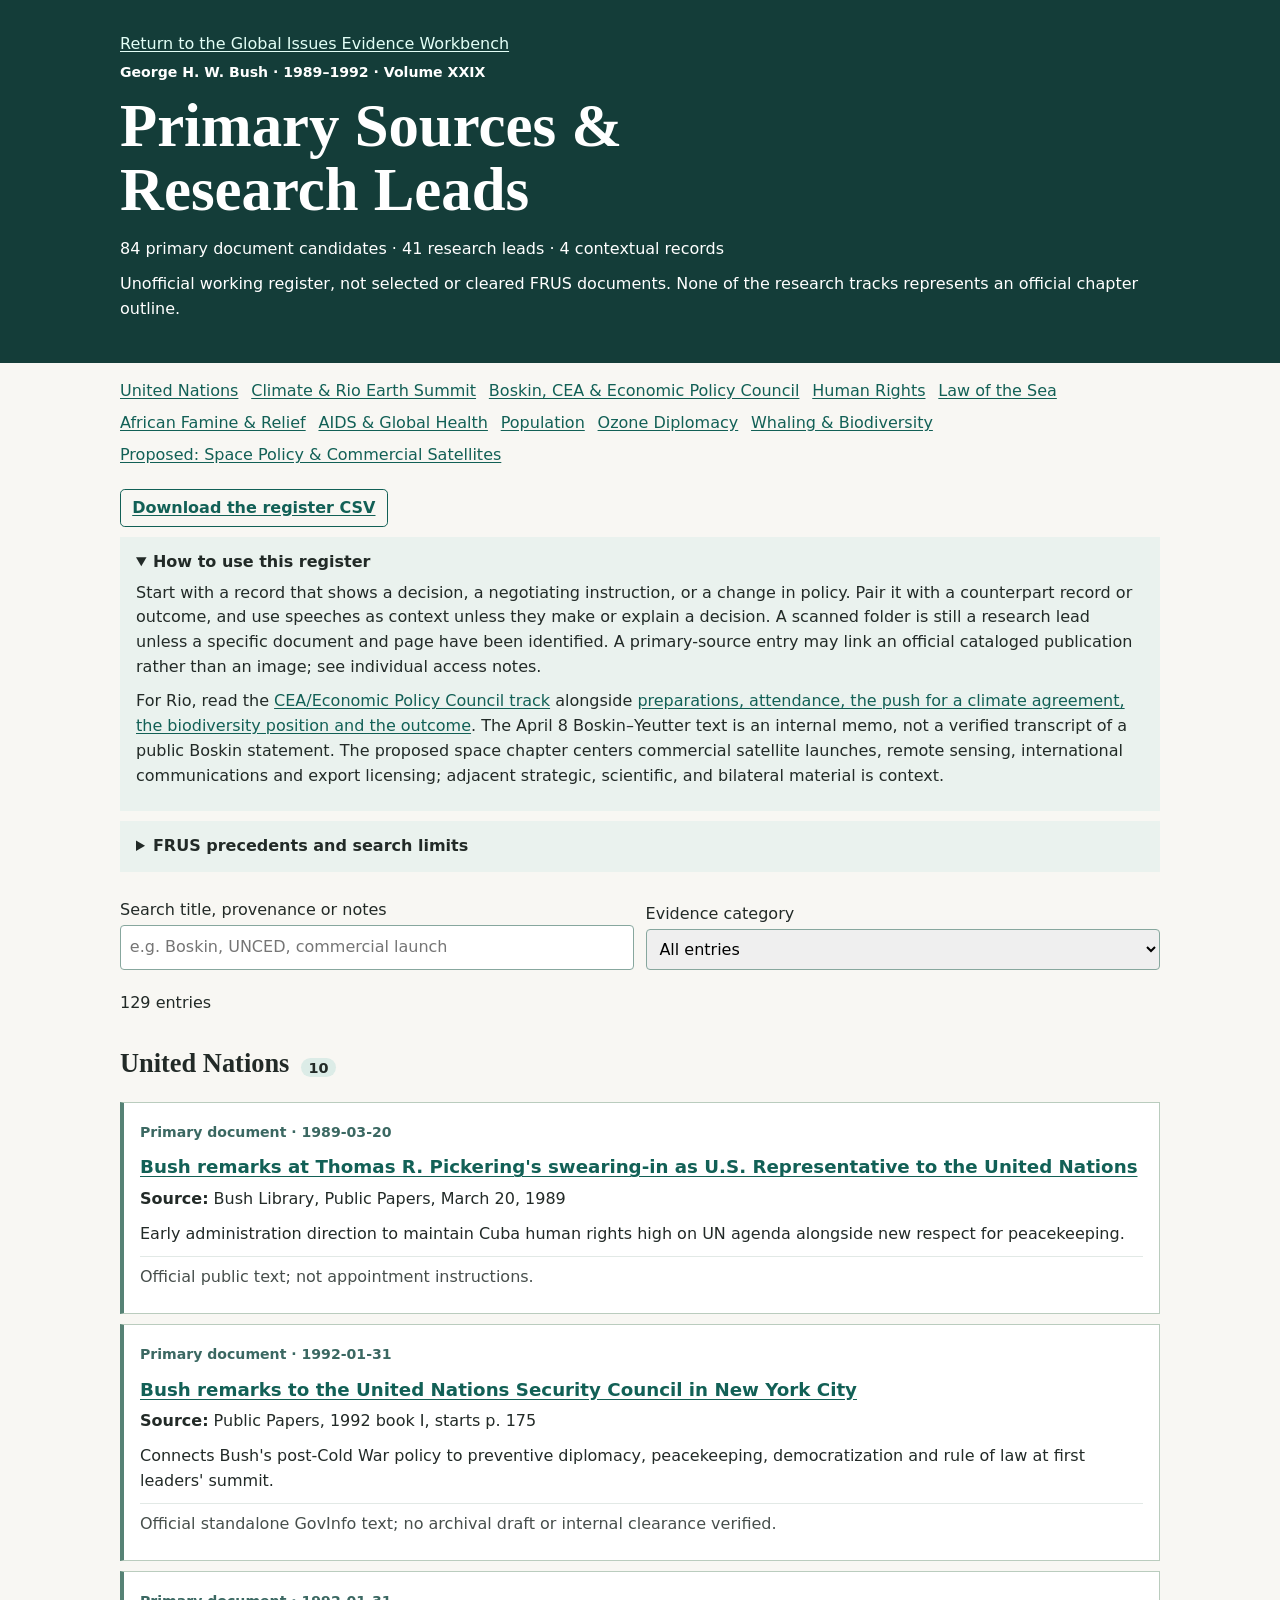
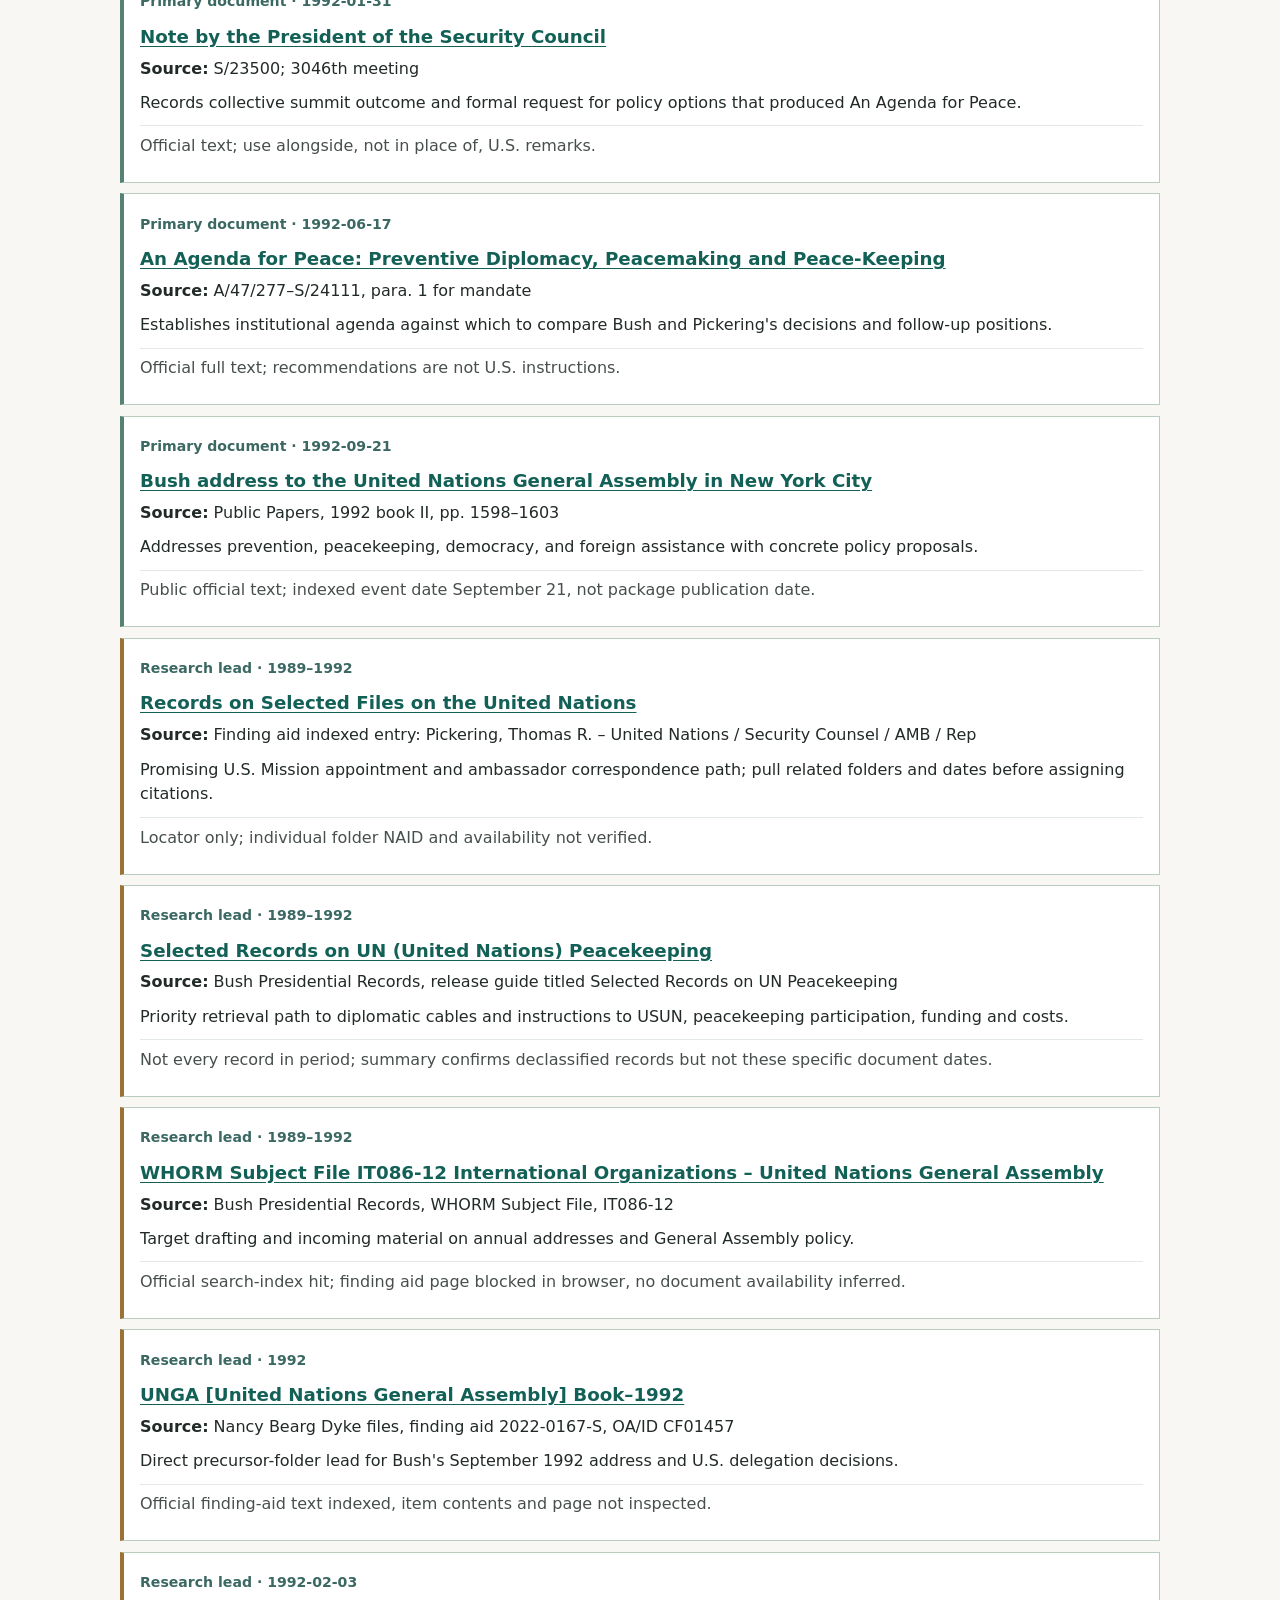
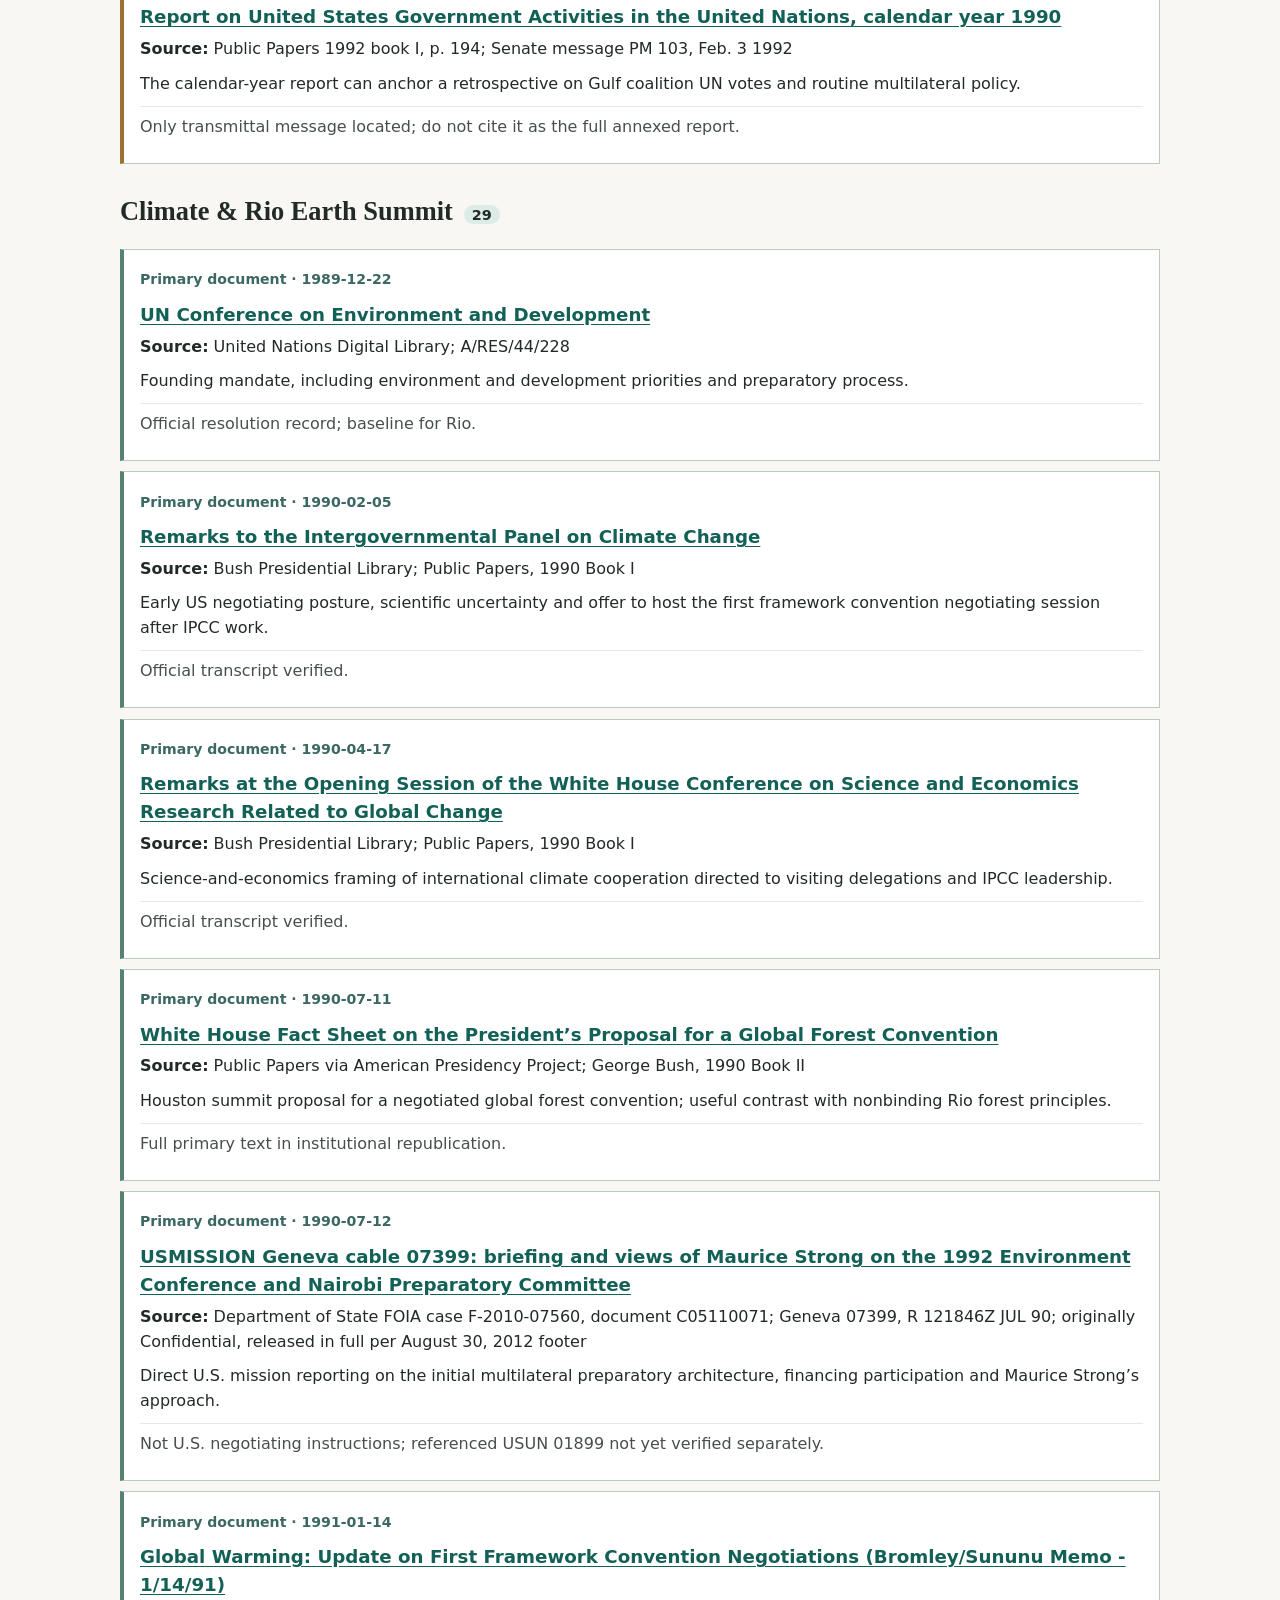
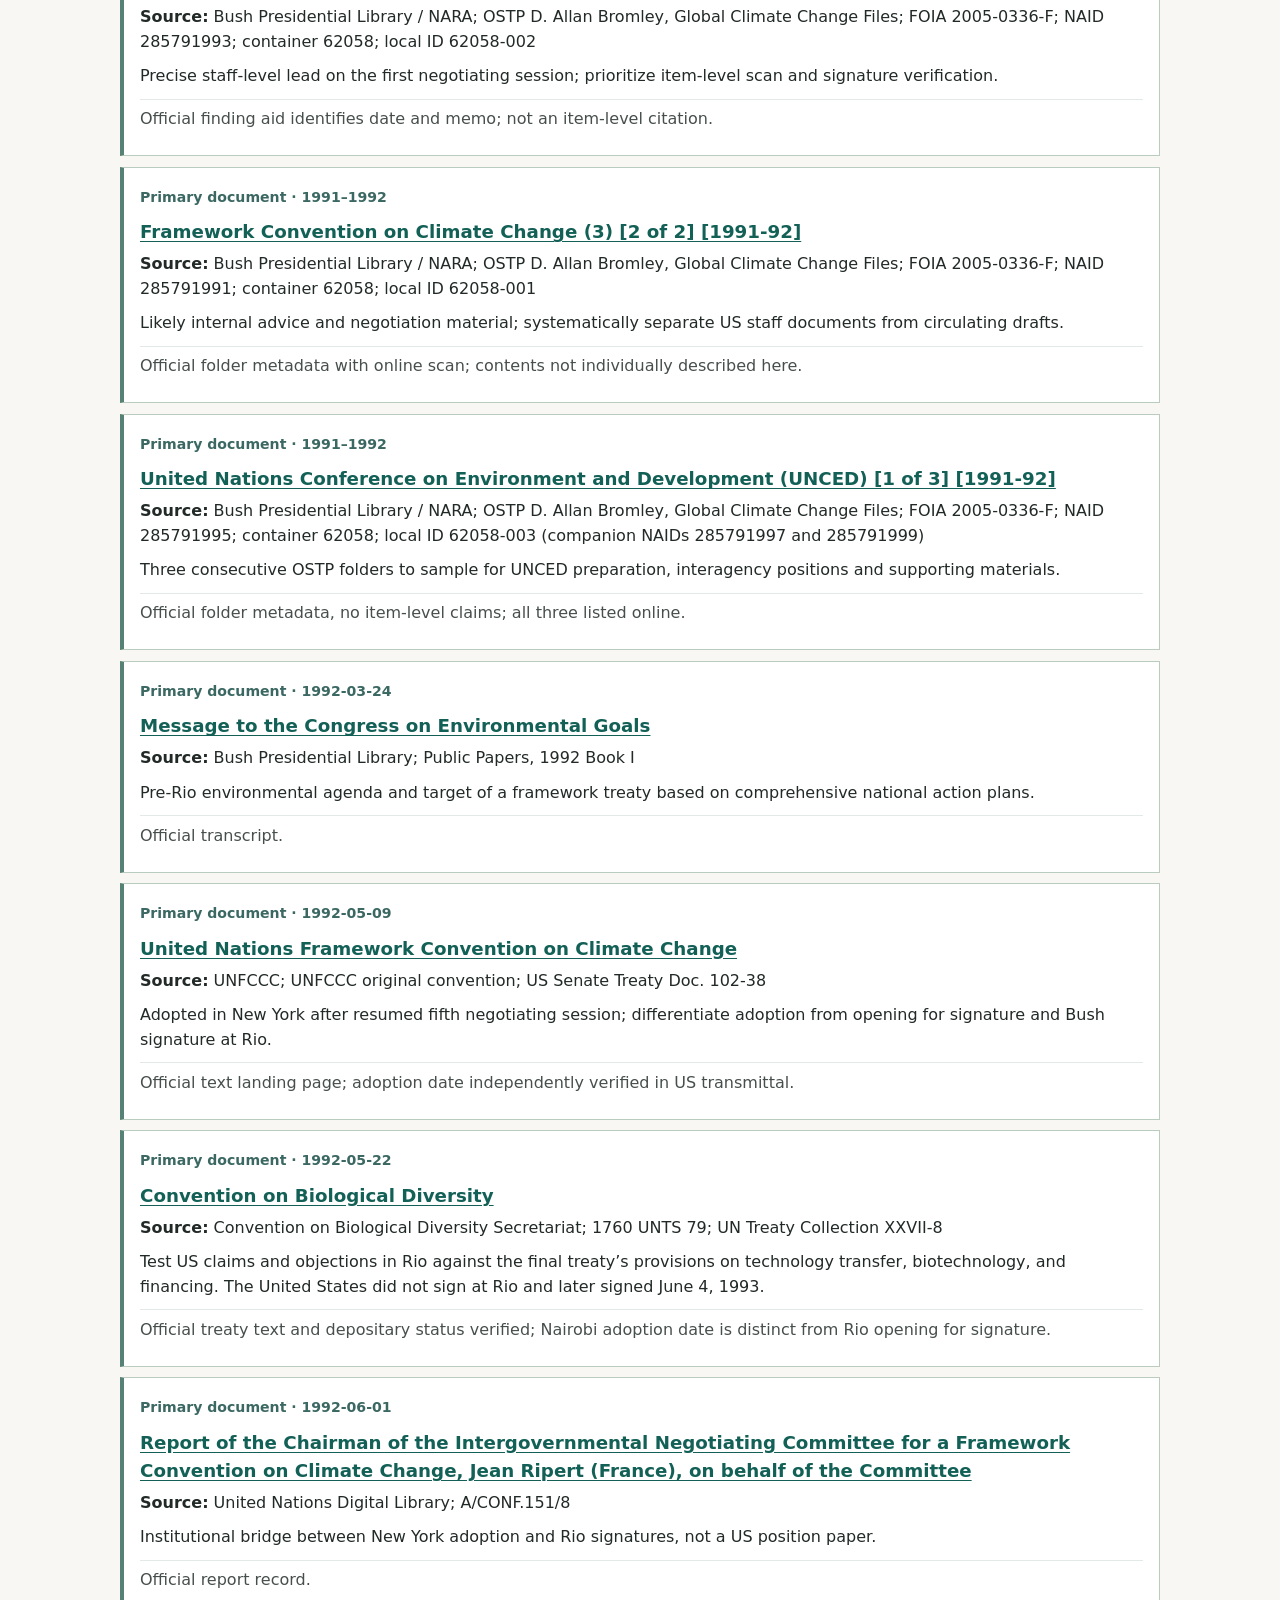
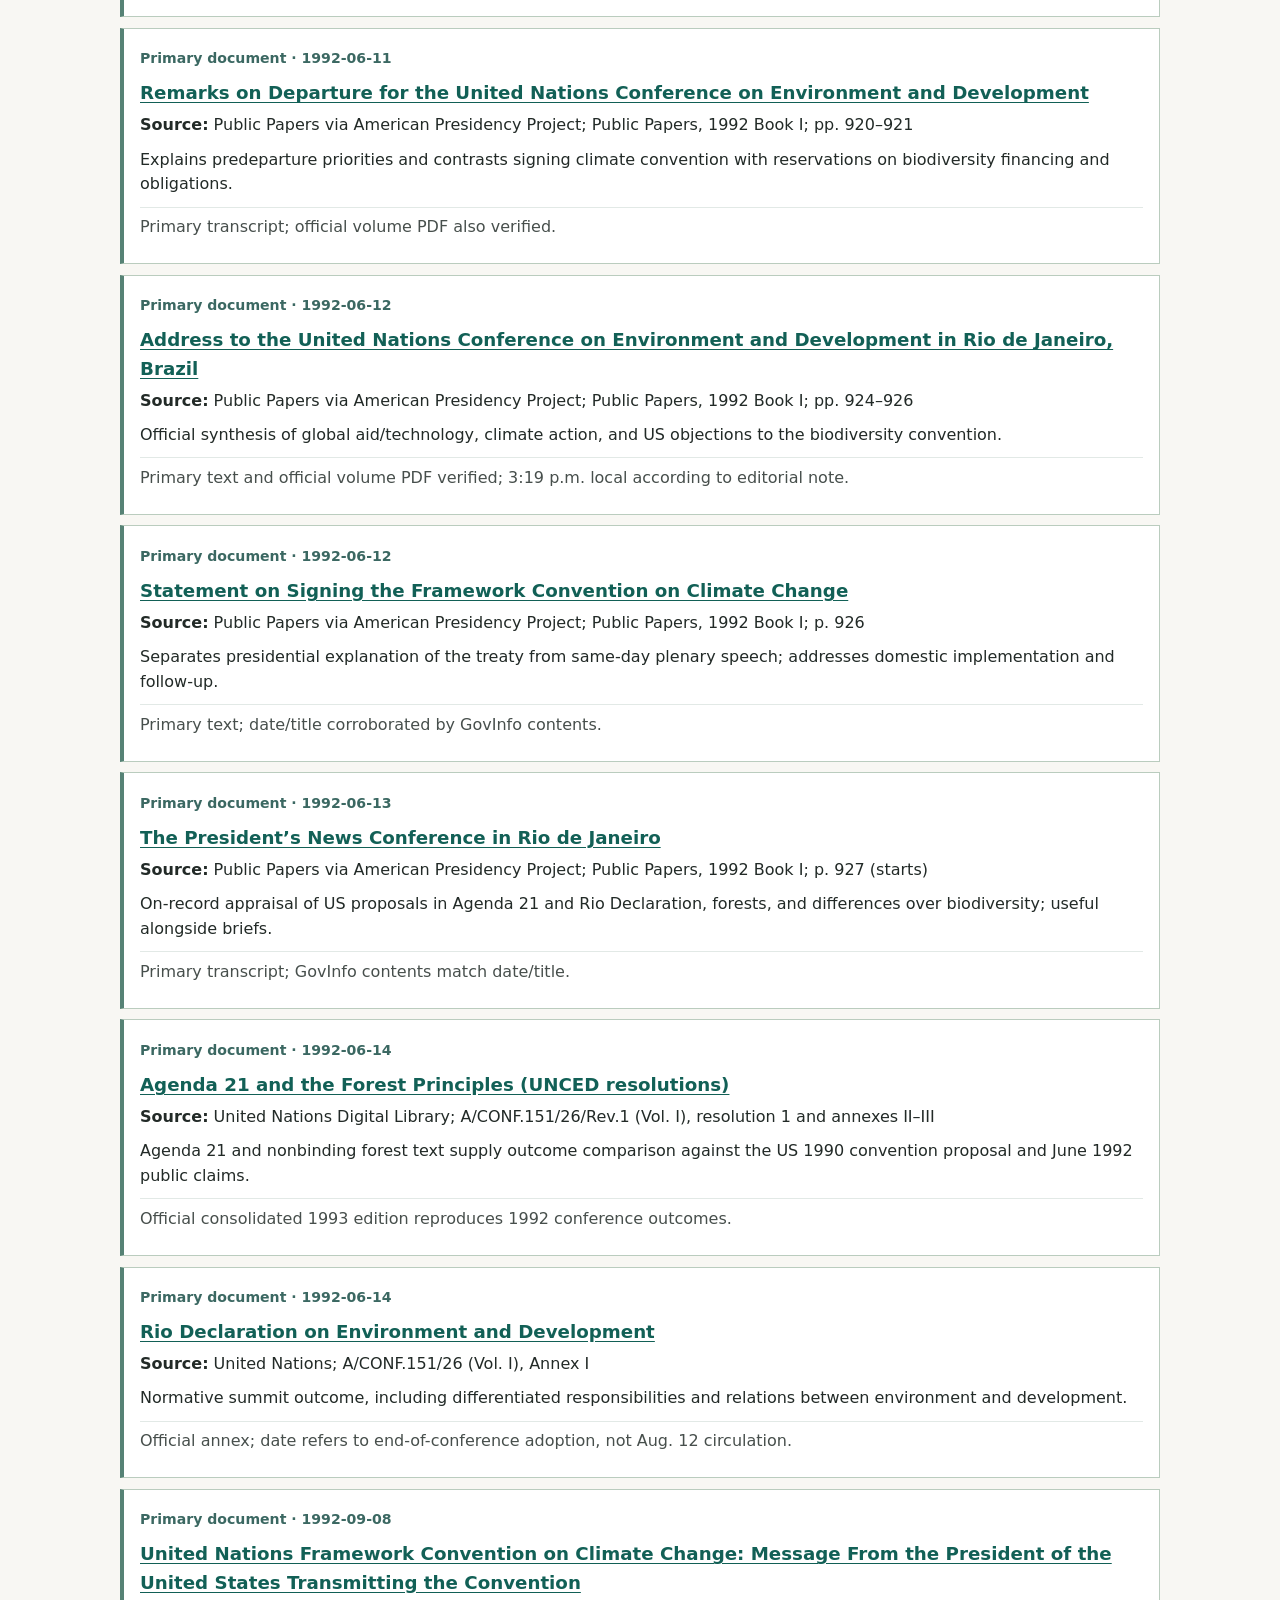
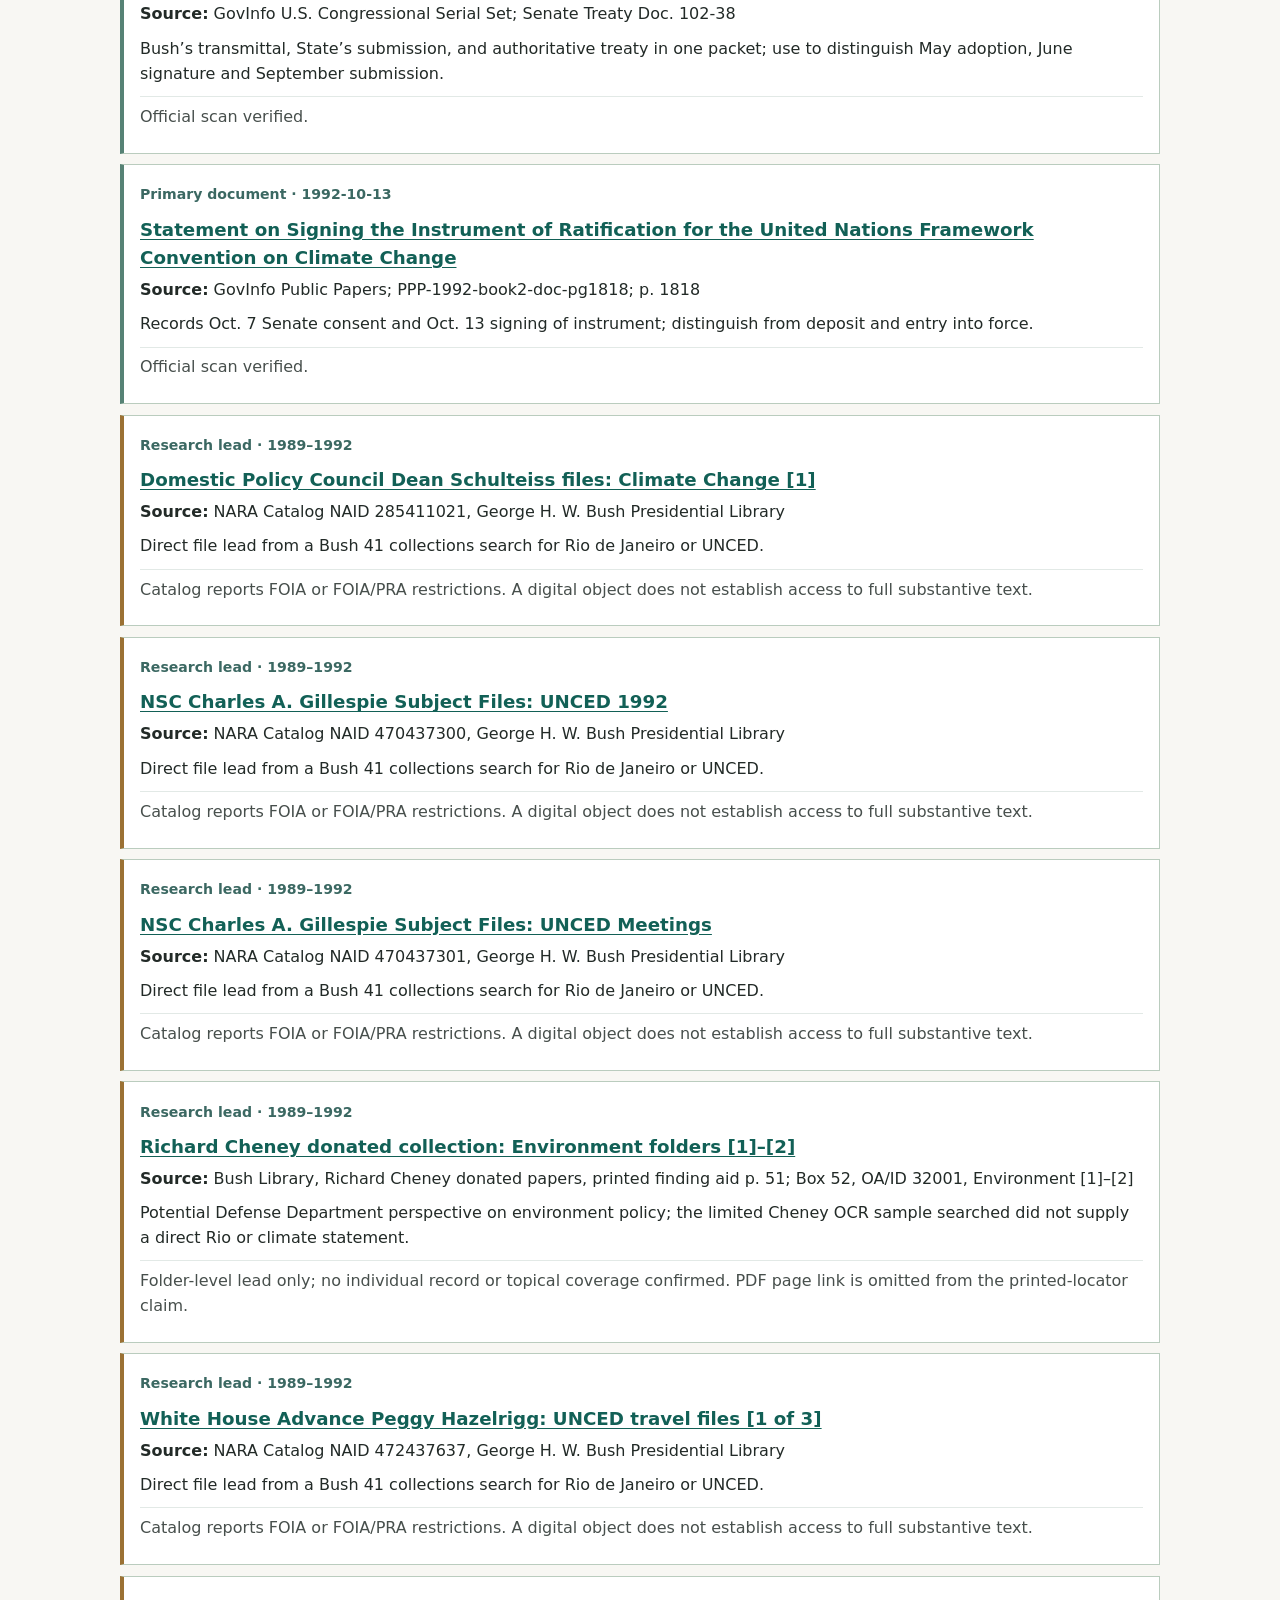
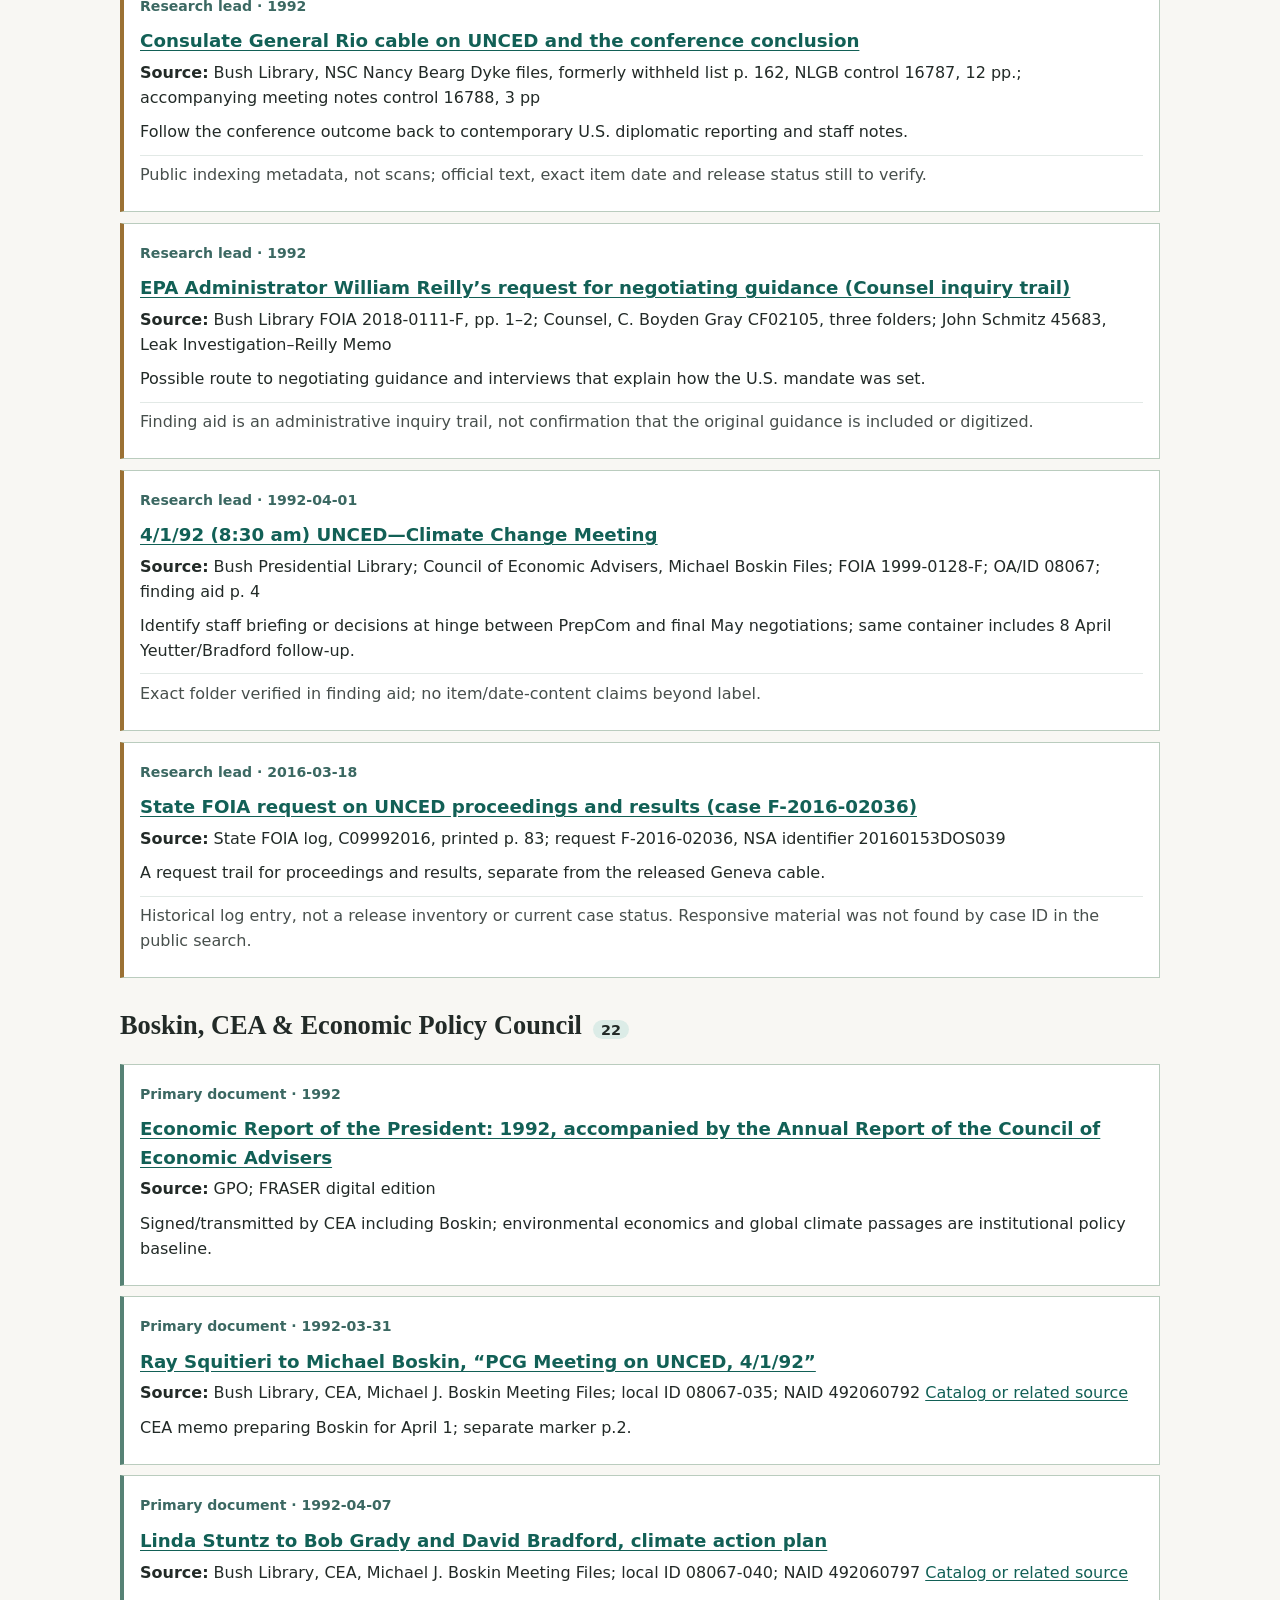
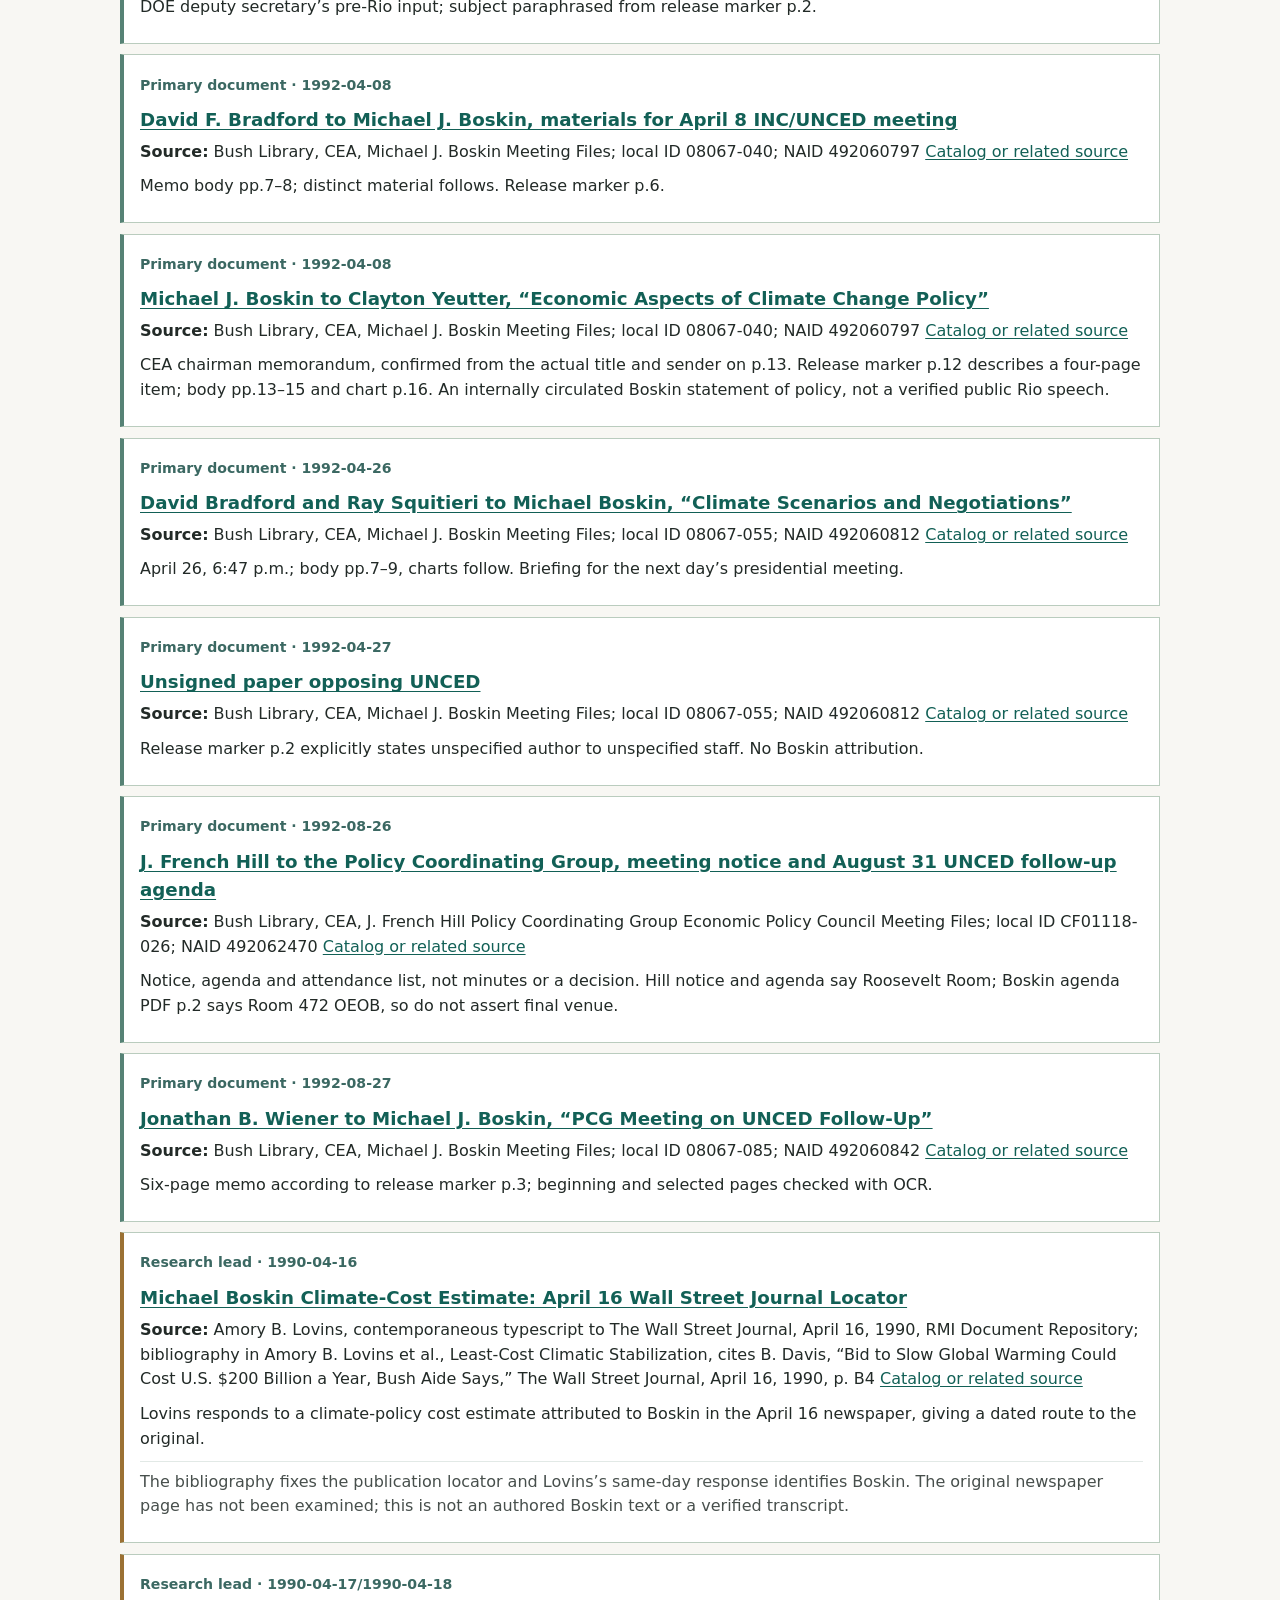
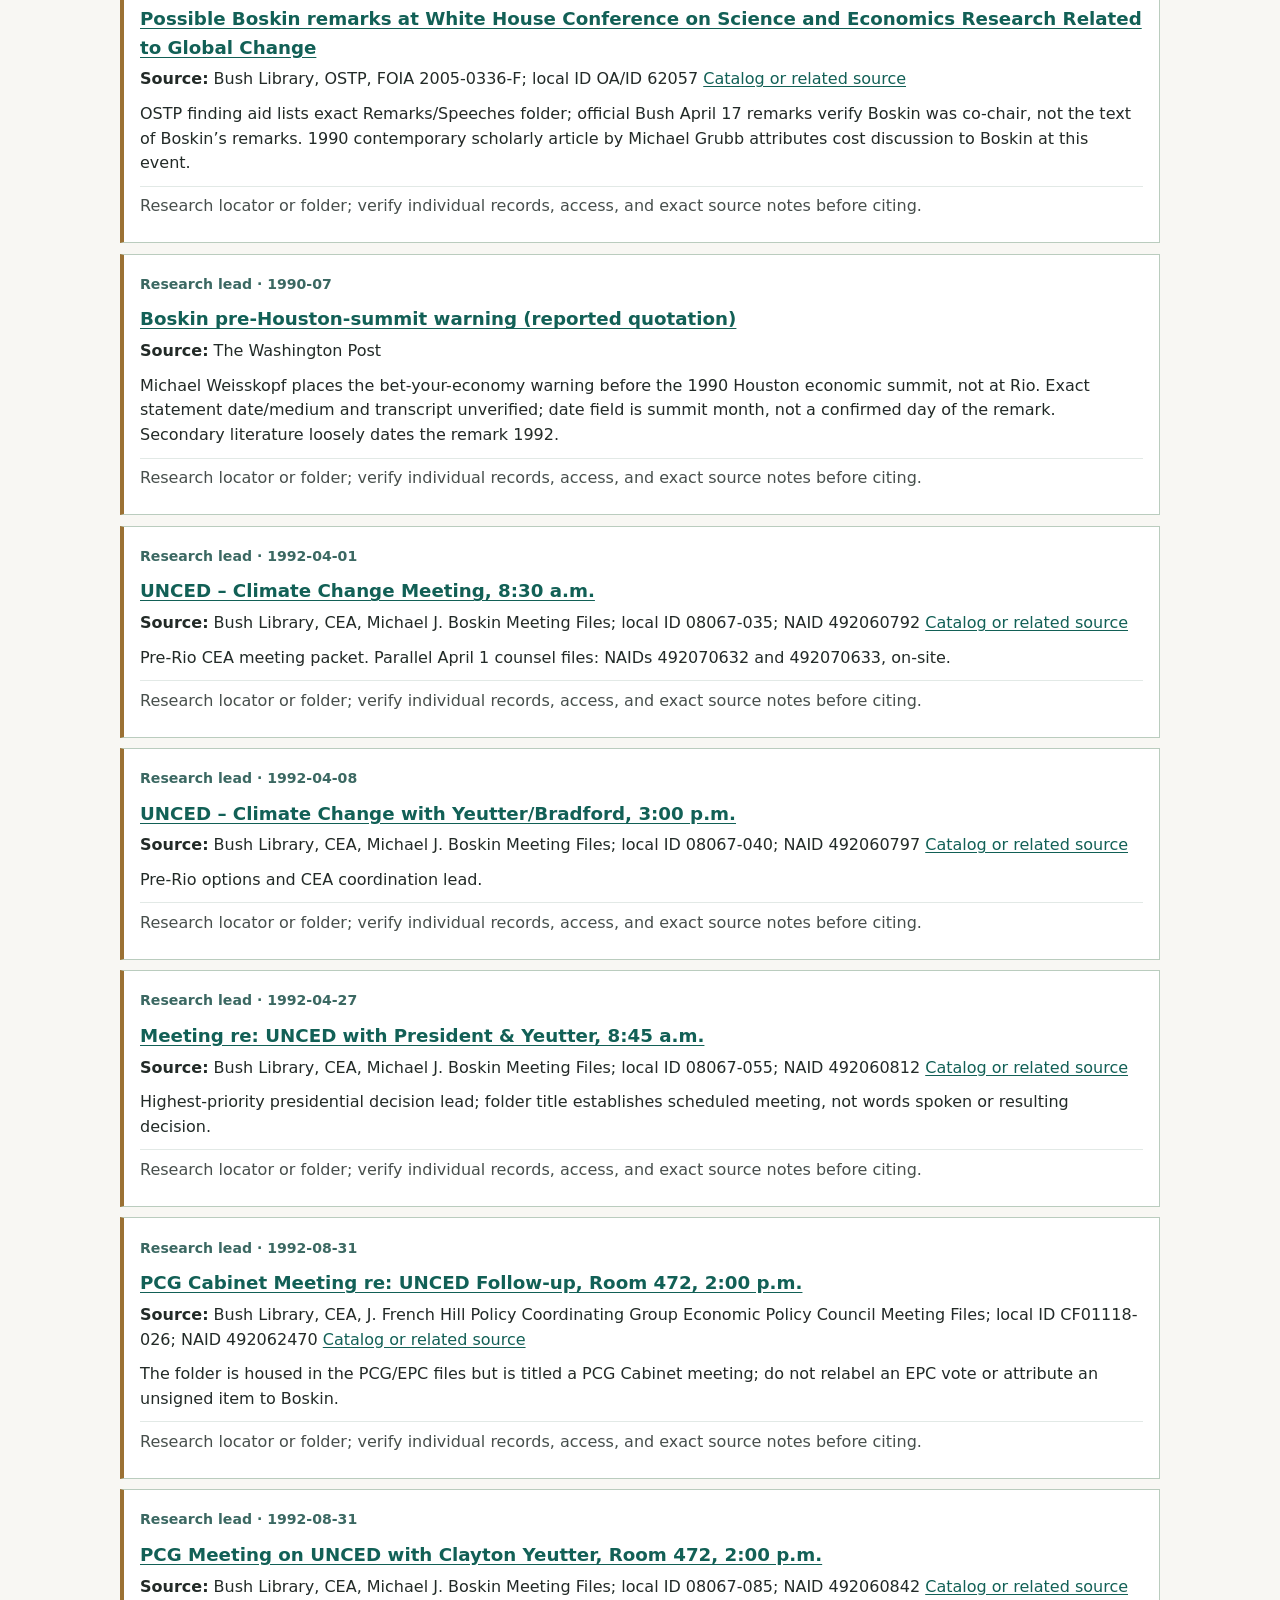
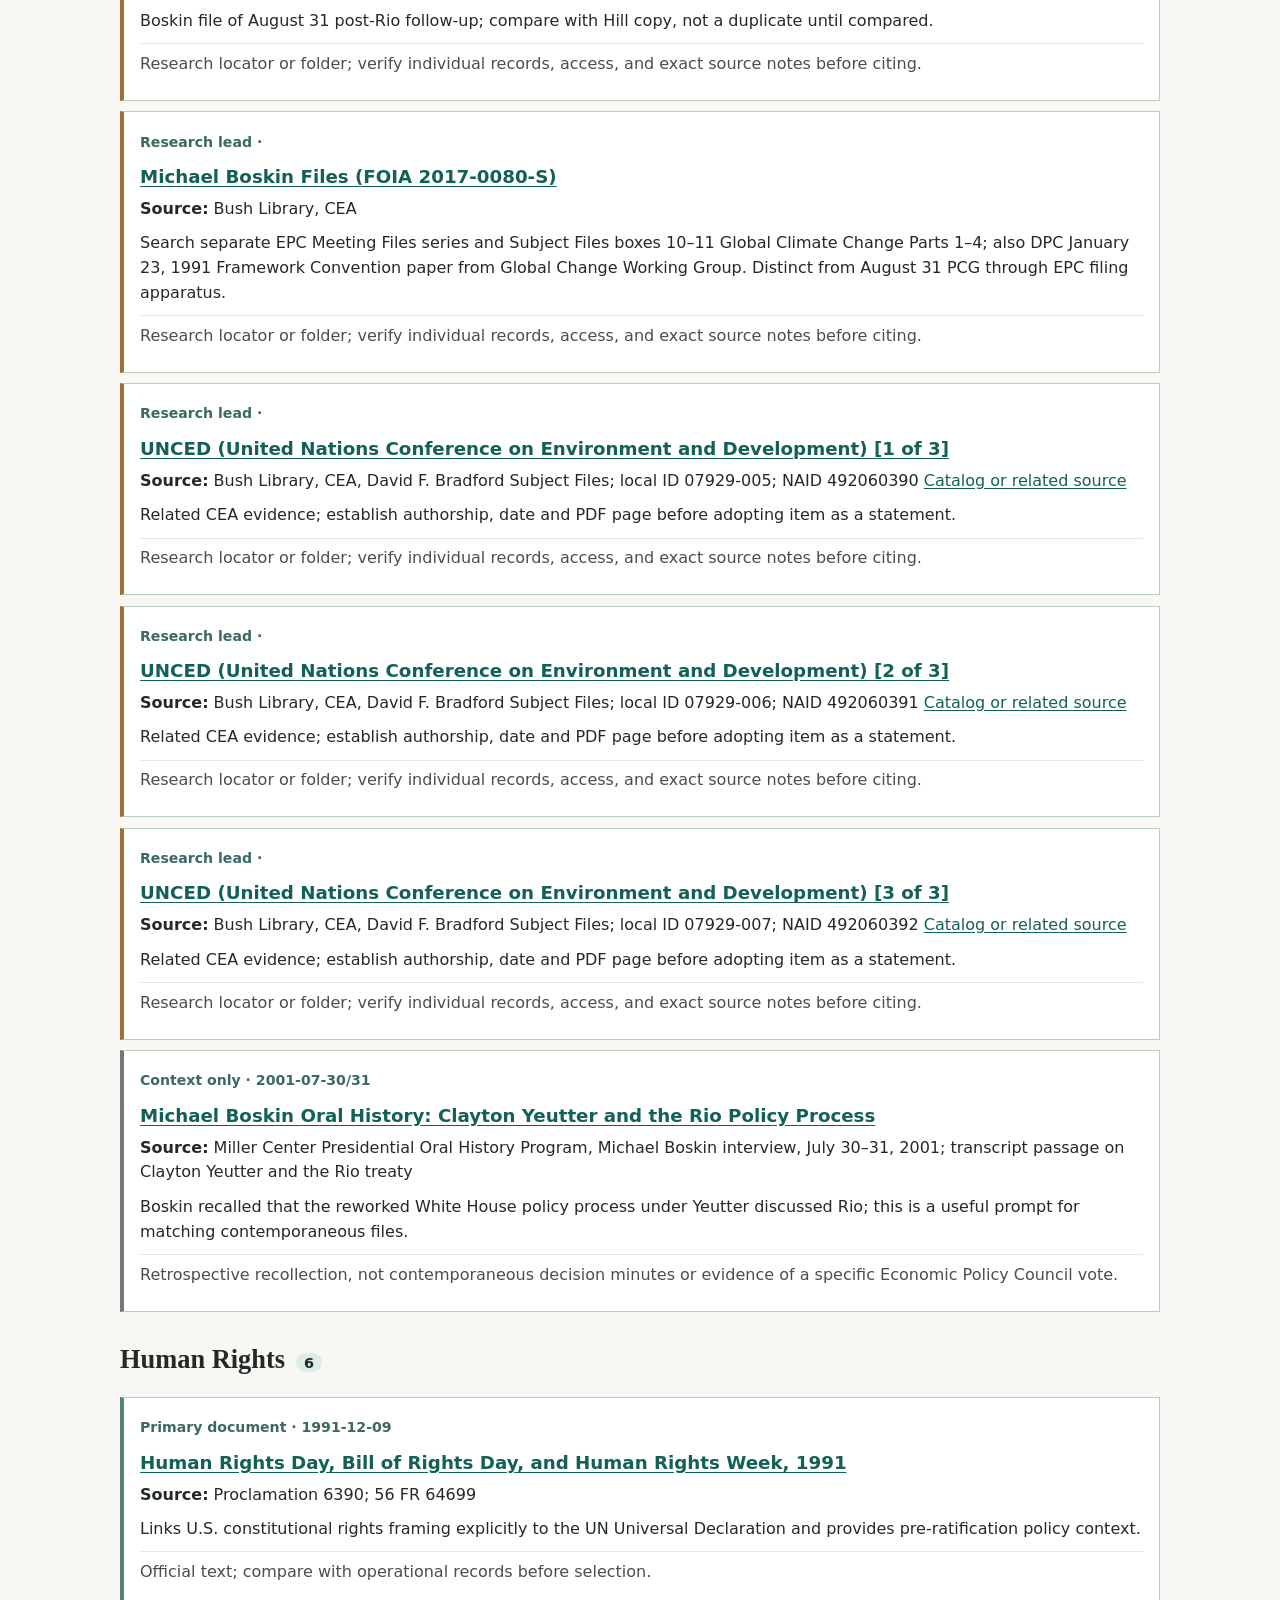
==== commit 594ee86b: "Add verified commercial-satellite policy records and Boskin leads" ====
--- a/primary-sources.html
+++ b/primary-sources.html
@@ -1,3 +1,3 @@
-<!doctype html><html lang="en"><head><meta charset="utf-8"><meta name="viewport" content="width=device-width,initial-scale=1"><title>Primary Sources &amp; Research Leads | FRUS XXIX</title><meta name="description" content="Public-source document candidates and archival leads for FRUS 1989–1992, Volume XXIX, Global Issues."><style>*{box-sizing:border-box}body{margin:0;background:#f8f7f3;color:#222a27;font:1rem/1.55 system-ui,sans-serif}a{color:#126056;text-underline-offset:.15em}a:focus-visible,input:focus-visible,select:focus-visible,button:focus-visible{outline:3px solid #236f5f;outline-offset:3px}header{background:#143d39;color:white;padding:2rem 0}header a{color:#e3fff7}.wrap{width:min(100% - 2rem,65rem);margin:auto}h1{font:700 clamp(2rem,5vw,3.8rem)/1.05 Georgia,serif;max-width:18ch;margin:.5rem 0 1rem}h2{font:700 1.65rem/1.2 Georgia,serif;margin-top:2rem}h2 span{font:600 .9rem system-ui;background:#dcece7;border-radius:1rem;padding:.1rem .48rem;margin-left:.3rem}h3{margin:0 0 .35rem;font-size:1.14rem}p{margin:.35rem 0 .6rem}.kicker,.badge{font-weight:750;font-size:.88rem}.badge{color:#3b6862}.controls{display:flex;gap:.7rem;align-items:flex-end;flex-wrap:wrap;padding:1rem 0}.controls label{display:grid;gap:.15rem;flex:1;min-width:13rem}.controls input,.controls select{font:inherit;padding:.55rem;border:1px solid #87a79e;border-radius:.25rem}.lane,.record{scroll-margin-top:1.2rem}.record{background:white;border:1px solid #baccbe;border-left:4px solid #568275;padding:.85rem 1rem;margin:.65rem 0;overflow-wrap:anywhere}.record[data-status=lead]{border-left-color:#9b7134}.record[data-status=context]{border-left-color:#747678}.limit{color:#474f4c;border-top:1px solid #e2e9e6;padding-top:.48rem}nav{display:flex;gap:.45rem .8rem;flex-wrap:wrap;padding:1rem 0}details{background:#eaf2ee;padding:.8rem 1rem;margin:.65rem 0}summary{font-weight:700;cursor:pointer}footer{margin-top:2.4rem;padding:1.2rem 0;border-top:1px solid #baccbe}a.button{display:inline-block;padding:.34rem .7rem;border:1px solid currentColor;border-radius:.3rem;font-weight:700}</style></head><body><header><div class="wrap"><a href="index.html">Return to the Global Issues Evidence Workbench</a><p class="kicker">George H. W. Bush · 1989–1992 · Volume XXIX</p><h1>Primary Sources &amp; Research Leads</h1><p>75 primary document candidates · 35 research leads · 3 contextual records</p><p>Unofficial working register, not selected or cleared FRUS documents. None of the research tracks represents an official chapter outline.</p></div></header><main class="wrap"><nav aria-label="Research tracks"><a href="#un">United Nations</a> <a href="#climate">Climate & Rio Earth Summit</a> <a href="#boskin">Boskin, CEA & Economic Policy Council</a> <a href="#rights">Human Rights</a> <a href="#sea">Law of the Sea</a> <a href="#relief">African Famine & Relief</a> <a href="#aids">AIDS & Global Health</a> <a href="#population">Population</a> <a href="#ozone">Ozone Diplomacy</a> <a href="#whaling">Whaling & Biodiversity</a> <a href="#space">Proposed: Space Policy & Commercial Satellites</a></nav><p><a class="button" href="primary-source-register.csv" download>Download the register CSV</a></p><details open><summary>How to use this register</summary><p>Start with a record that shows a decision, a negotiating instruction, or a change in policy. Pair it with a counterpart record or outcome, and use speeches as context unless they make or explain a decision. A scanned folder is still a research lead unless a specific document and page have been identified. A primary-source entry may link an official cataloged publication rather than an image; see individual access notes.</p><p>For Rio, read the <a href="#boskin">CEA/Economic Policy Council track</a> alongside <a href="#climate">preparations, attendance, the push for a climate agreement, the biodiversity position and the outcome</a>. The April 8 Boskin–Yeutter text is an internal memo, not a verified transcript of a public Boskin statement. The proposed space chapter centers commercial satellite launches, remote sensing, international communications and export licensing; adjacent strategic, scientific, and bilateral material is context.</p></details>
+<!doctype html><html lang="en"><head><meta charset="utf-8"><meta name="viewport" content="width=device-width,initial-scale=1"><title>Primary Sources &amp; Research Leads | FRUS XXIX</title><meta name="description" content="Public-source document candidates and archival leads for FRUS 1989–1992, Volume XXIX, Global Issues."><style>*{box-sizing:border-box}body{margin:0;background:#f8f7f3;color:#222a27;font:1rem/1.55 system-ui,sans-serif}a{color:#126056;text-underline-offset:.15em}a:focus-visible,input:focus-visible,select:focus-visible,button:focus-visible{outline:3px solid #236f5f;outline-offset:3px}header{background:#143d39;color:white;padding:2rem 0}header a{color:#e3fff7}.wrap{width:min(100% - 2rem,65rem);margin:auto}h1{font:700 clamp(2rem,5vw,3.8rem)/1.05 Georgia,serif;max-width:18ch;margin:.5rem 0 1rem}h2{font:700 1.65rem/1.2 Georgia,serif;margin-top:2rem}h2 span{font:600 .9rem system-ui;background:#dcece7;border-radius:1rem;padding:.1rem .48rem;margin-left:.3rem}h3{margin:0 0 .35rem;font-size:1.14rem}p{margin:.35rem 0 .6rem}.kicker,.badge{font-weight:750;font-size:.88rem}.badge{color:#3b6862}.controls{display:flex;gap:.7rem;align-items:flex-end;flex-wrap:wrap;padding:1rem 0}.controls label{display:grid;gap:.15rem;flex:1;min-width:13rem}.controls input,.controls select{font:inherit;padding:.55rem;border:1px solid #87a79e;border-radius:.25rem}.lane,.record{scroll-margin-top:1.2rem}.record{background:white;border:1px solid #baccbe;border-left:4px solid #568275;padding:.85rem 1rem;margin:.65rem 0;overflow-wrap:anywhere}.record[data-status=lead]{border-left-color:#9b7134}.record[data-status=context]{border-left-color:#747678}.limit{color:#474f4c;border-top:1px solid #e2e9e6;padding-top:.48rem}nav{display:flex;gap:.45rem .8rem;flex-wrap:wrap;padding:1rem 0}details{background:#eaf2ee;padding:.8rem 1rem;margin:.65rem 0}summary{font-weight:700;cursor:pointer}footer{margin-top:2.4rem;padding:1.2rem 0;border-top:1px solid #baccbe}a.button{display:inline-block;padding:.34rem .7rem;border:1px solid currentColor;border-radius:.3rem;font-weight:700}</style></head><body><header><div class="wrap"><a href="index.html">Return to the Global Issues Evidence Workbench</a><p class="kicker">George H. W. Bush · 1989–1992 · Volume XXIX</p><h1>Primary Sources &amp; Research Leads</h1><p>84 primary document candidates · 41 research leads · 4 contextual records</p><p>Unofficial working register, not selected or cleared FRUS documents. None of the research tracks represents an official chapter outline.</p></div></header><main class="wrap"><nav aria-label="Research tracks"><a href="#un">United Nations</a> <a href="#climate">Climate & Rio Earth Summit</a> <a href="#boskin">Boskin, CEA & Economic Policy Council</a> <a href="#rights">Human Rights</a> <a href="#sea">Law of the Sea</a> <a href="#relief">African Famine & Relief</a> <a href="#aids">AIDS & Global Health</a> <a href="#population">Population</a> <a href="#ozone">Ozone Diplomacy</a> <a href="#whaling">Whaling & Biodiversity</a> <a href="#space">Proposed: Space Policy & Commercial Satellites</a></nav><p><a class="button" href="primary-source-register.csv" download>Download the register CSV</a></p><details open><summary>How to use this register</summary><p>Start with a record that shows a decision, a negotiating instruction, or a change in policy. Pair it with a counterpart record or outcome, and use speeches as context unless they make or explain a decision. A scanned folder is still a research lead unless a specific document and page have been identified. A primary-source entry may link an official cataloged publication rather than an image; see individual access notes.</p><p>For Rio, read the <a href="#boskin">CEA/Economic Policy Council track</a> alongside <a href="#climate">preparations, attendance, the push for a climate agreement, the biodiversity position and the outcome</a>. The April 8 Boskin–Yeutter text is an internal memo, not a verified transcript of a public Boskin statement. The proposed space chapter centers commercial satellite launches, remote sensing, international communications and export licensing; adjacent strategic, scientific, and bilateral material is context.</p></details>
 <details><summary>FRUS precedents and search limits</summary><p><a href="https://history.state.gov/historicaldocuments/frus1969-76ve01/d298">Nixon–Ford E–1, document 298</a> and <a href="https://history.state.gov/historicaldocuments/frus1969-76ve01/d303">document 303</a> show how the series documented preconference institutions and negotiating choices; <a href="https://history.state.gov/historicaldocuments/frus1969-76ve03/preface">E–3’s preface</a> treats multilateral negotiations alongside the participants who changed them. <a href="https://history.state.gov/historicaldocuments/frus1981-88v41/preface">Reagan XLI’s preface</a> sets an explicit ozone/bilateral-scope boundary; <a href="https://history.state.gov/historicaldocuments/frus1981-88v41/d364">document 364</a> models a decision-ready record on interagency differences and negotiating posture. The relevant Carter volume is not publicly available as a selection model.</p><p>Searches used official Public Papers, Bush Library/NARA record and scan pages, State FOIA, and official multilateral and federal publication sources. The State FOIA UNCED-specific log search found a case number, not a responsive document inventory. The Cheney public-index and small sample check does not establish a comprehensive search. Use <a href="https://therealjameswilson.github.io/nara-scout/#q=UNCED%20OR%20Rio&amp;from=1989&amp;to=1992&amp;scope=bush41&amp;perColl=25&amp;perPage=50">NARA Scout’s Bush-era Rio query</a> for follow-up; the query returned 272 unique catalog matches across 70 collections. These results include restricted records and withdrawals, not 272 documents selected for this register. A focused review promoted specific catalog locators to research leads. The live Scout tool is not part of the offline copy.</p></details>
-<div class="controls"><label>Search title, provenance or notes <input type="search" id="q" placeholder="e.g. Boskin, UNCED, commercial launch"></label><label>Evidence category <select id="kind"><option value="">All entries</option><option value="primary">Primary documents</option><option value="lead">Research leads</option><option value="context">Context only</option></select></label></div><p id="tally" aria-live="polite">113 entries</p><section id="un" class="lane"><h2>United Nations <span>10</span></h2><article class="record" data-status="primary"><p class="badge">Primary document · 1989-03-20</p><h3><a href="https://www.bush41library.gov/digital-research-room/finding-aid/public-papers/remarks-swearing-ceremony-thomas-r-pickering-united">Bush remarks at Thomas R. Pickering&#x27;s swearing-in as U.S. Representative to the United Nations</a></h3><p><strong>Source:</strong> Bush Library, Public Papers, March 20, 1989</p><p>Early administration direction to maintain Cuba human rights high on UN agenda alongside new respect for peacekeeping.</p><p class="limit">Official public text; not appointment instructions.</p></article><article class="record" data-status="primary"><p class="badge">Primary document · 1992-01-31</p><h3><a href="https://www.govinfo.gov/content/pkg/PPP-1992-book1/pdf/PPP-1992-book1-doc-pg175.pdf">Bush remarks to the United Nations Security Council in New York City</a></h3><p><strong>Source:</strong> Public Papers, 1992 book I, starts p. 175</p><p>Connects Bush&#x27;s post-Cold War policy to preventive diplomacy, peacekeeping, democratization and rule of law at first leaders&#x27; summit.</p><p class="limit">Official standalone GovInfo text; no archival draft or internal clearance verified.</p></article><article class="record" data-status="primary"><p class="badge">Primary document · 1992-01-31</p><h3><a href="https://digitallibrary.un.org/record/196971/files/S_23500-EN.pdf">Note by the President of the Security Council</a></h3><p><strong>Source:</strong> S/23500; 3046th meeting</p><p>Records collective summit outcome and formal request for policy options that produced An Agenda for Peace.</p><p class="limit">Official text; use alongside, not in place of, U.S. remarks.</p></article><article class="record" data-status="primary"><p class="badge">Primary document · 1992-06-17</p><h3><a href="https://digitallibrary.un.org/record/144858/files/A_47_277--S_24111-EN.pdf">An Agenda for Peace: Preventive Diplomacy, Peacemaking and Peace-Keeping</a></h3><p><strong>Source:</strong> A/47/277–S/24111, para. 1 for mandate</p><p>Establishes institutional agenda against which to compare Bush and Pickering&#x27;s decisions and follow-up positions.</p><p class="limit">Official full text; recommendations are not U.S. instructions.</p></article><article class="record" data-status="primary"><p class="badge">Primary document · 1992-09-21</p><h3><a href="https://www.govinfo.gov/content/pkg/PPP-1992-book2/pdf/PPP-1992-book2-doc-pg1598.pdf">Bush address to the United Nations General Assembly in New York City</a></h3><p><strong>Source:</strong> Public Papers, 1992 book II, pp. 1598–1603</p><p>Addresses prevention, peacekeeping, democracy, and foreign assistance with concrete policy proposals.</p><p class="limit">Public official text; indexed event date September 21, not package publication date.</p></article><article class="record" data-status="lead"><p class="badge">Research lead · 1989–1992</p><h3><a href="https://www.bush41library.gov/digital-research-room/finding-aid/foia/records-selected-files-united-nations?page=6">Records on Selected Files on the United Nations</a></h3><p><strong>Source:</strong> Finding aid indexed entry: Pickering, Thomas R. – United Nations / Security Counsel / AMB / Rep</p><p>Promising U.S. Mission appointment and ambassador correspondence path; pull related folders and dates before assigning citations.</p><p class="limit">Locator only; individual folder NAID and availability not verified.</p></article><article class="record" data-status="lead"><p class="badge">Research lead · 1989–1992</p><h3><a href="https://www.bush41library.gov/digital-research-room/finding-aid/foia/selected-records-un-united-nations-peacekeeping?page=98">Selected Records on UN (United Nations) Peacekeeping</a></h3><p><strong>Source:</strong> Bush Presidential Records, release guide titled Selected Records on UN Peacekeeping</p><p>Priority retrieval path to diplomatic cables and instructions to USUN, peacekeeping participation, funding and costs.</p><p class="limit">Not every record in period; summary confirms declassified records but not these specific document dates.</p></article><article class="record" data-status="lead"><p class="badge">Research lead · 1989–1992</p><h3><a href="https://www.bush41library.gov/digital-research-room/finding-aid/foia/records-whorm-subject-file-it086-12-international">WHORM Subject File IT086-12 International Organizations – United Nations General Assembly</a></h3><p><strong>Source:</strong> Bush Presidential Records, WHORM Subject File, IT086-12</p><p>Target drafting and incoming material on annual addresses and General Assembly policy.</p><p class="limit">Official search-index hit; finding aid page blocked in browser, no document availability inferred.</p></article><article class="record" data-status="lead"><p class="badge">Research lead · 1992</p><h3><a href="https://bush41library.tamu.edu/files/foia/2022-0167-S%20%5BDyke%2C%20Nancy%20Bearg%5D.pdf">UNGA [United Nations General Assembly] Book–1992</a></h3><p><strong>Source:</strong> Nancy Bearg Dyke files, finding aid 2022-0167-S, OA/ID CF01457</p><p>Direct precursor-folder lead for Bush&#x27;s September 1992 address and U.S. delegation decisions.</p><p class="limit">Official finding-aid text indexed, item contents and page not inspected.</p></article><article class="record" data-status="lead"><p class="badge">Research lead · 1992-02-03</p><h3><a href="https://www.govinfo.gov/content/pkg/PPP-1992-book1/pdf/PPP-1992-book1-doc-pg194-2.pdf">Report on United States Government Activities in the United Nations, calendar year 1990</a></h3><p><strong>Source:</strong> Public Papers 1992 book I, p. 194; Senate message PM 103, Feb. 3 1992</p><p>The calendar-year report can anchor a retrospective on Gulf coalition UN votes and routine multilateral policy.</p><p class="limit">Only transmittal message located; do not cite it as the full annexed report.</p></article></section><section id="climate" class="lane"><h2>Climate &amp; Rio Earth Summit <span>29</span></h2><article class="record" data-status="primary"><p class="badge">Primary document · 1989-12-22</p><h3><a href="https://digitallibrary.un.org/record/82555">UN Conference on Environment and Development</a></h3><p><strong>Source:</strong> United Nations Digital Library; A/RES/44/228</p><p>Founding mandate, including environment and development priorities and preparatory process.</p><p class="limit">Official resolution record; baseline for Rio.</p></article><article class="record" data-status="primary"><p class="badge">Primary document · 1990-02-05</p><h3><a href="https://www.bush41library.gov/digital-research-room/finding-aid/public-papers/remarks-intergovernmental-panel-climate-change">Remarks to the Intergovernmental Panel on Climate Change</a></h3><p><strong>Source:</strong> Bush Presidential Library; Public Papers, 1990 Book I</p><p>Early US negotiating posture, scientific uncertainty and offer to host the first framework convention negotiating session after IPCC work.</p><p class="limit">Official transcript verified.</p></article><article class="record" data-status="primary"><p class="badge">Primary document · 1990-04-17</p><h3><a href="https://www.bush41library.gov/digital-research-room/finding-aid/public-papers/remarks-opening-session-white-house-conference">Remarks at the Opening Session of the White House Conference on Science and Economics Research Related to Global Change</a></h3><p><strong>Source:</strong> Bush Presidential Library; Public Papers, 1990 Book I</p><p>Science-and-economics framing of international climate cooperation directed to visiting delegations and IPCC leadership.</p><p class="limit">Official transcript verified.</p></article><article class="record" data-status="primary"><p class="badge">Primary document · 1990-07-11</p><h3><a href="https://www.presidency.ucsb.edu/documents/white-house-fact-sheet-the-presidents-proposal-for-global-forest-convention">White House Fact Sheet on the President’s Proposal for a Global Forest Convention</a></h3><p><strong>Source:</strong> Public Papers via American Presidency Project; George Bush, 1990 Book II</p><p>Houston summit proposal for a negotiated global forest convention; useful contrast with nonbinding Rio forest principles.</p><p class="limit">Full primary text in institutional republication.</p></article><article class="record" data-status="primary"><p class="badge">Primary document · 1990-07-12</p><h3><a href="https://foia.state.gov/DOCUMENTS/1-FY2013/F-2010-07560/DOC_0C05110071/C05110071.pdf">USMISSION Geneva cable 07399: briefing and views of Maurice Strong on the 1992 Environment Conference and Nairobi Preparatory Committee</a></h3><p><strong>Source:</strong> Department of State FOIA case F-2010-07560, document C05110071; Geneva 07399, R 121846Z JUL 90; originally Confidential, released in full per August 30, 2012 footer</p><p>Direct U.S. mission reporting on the initial multilateral preparatory architecture, financing participation and Maurice Strong’s approach.</p><p class="limit">Not U.S. negotiating instructions; referenced USUN 01899 not yet verified separately.</p></article><article class="record" data-status="primary"><p class="badge">Primary document · 1991-01-14</p><h3><a href="https://catalog.archives.gov/id/285791993">Global Warming: Update on First Framework Convention Negotiations (Bromley/Sununu Memo - 1/14/91)</a></h3><p><strong>Source:</strong> Bush Presidential Library / NARA; OSTP D. Allan Bromley, Global Climate Change Files; FOIA 2005-0336-F; NAID 285791993; container 62058; local ID 62058-002</p><p>Precise staff-level lead on the first negotiating session; prioritize item-level scan and signature verification.</p><p class="limit">Official finding aid identifies date and memo; not an item-level citation.</p></article><article class="record" data-status="primary"><p class="badge">Primary document · 1991–1992</p><h3><a href="https://catalog.archives.gov/id/285791991">Framework Convention on Climate Change (3) [2 of 2] [1991-92]</a></h3><p><strong>Source:</strong> Bush Presidential Library / NARA; OSTP D. Allan Bromley, Global Climate Change Files; FOIA 2005-0336-F; NAID 285791991; container 62058; local ID 62058-001</p><p>Likely internal advice and negotiation material; systematically separate US staff documents from circulating drafts.</p><p class="limit">Official folder metadata with online scan; contents not individually described here.</p></article><article class="record" data-status="primary"><p class="badge">Primary document · 1991–1992</p><h3><a href="https://catalog.archives.gov/id/285791995">United Nations Conference on Environment and Development (UNCED) [1 of 3] [1991-92]</a></h3><p><strong>Source:</strong> Bush Presidential Library / NARA; OSTP D. Allan Bromley, Global Climate Change Files; FOIA 2005-0336-F; NAID 285791995; container 62058; local ID 62058-003 (companion NAIDs 285791997 and 285791999)</p><p>Three consecutive OSTP folders to sample for UNCED preparation, interagency positions and supporting materials.</p><p class="limit">Official folder metadata, no item-level claims; all three listed online.</p></article><article class="record" data-status="primary"><p class="badge">Primary document · 1992-03-24</p><h3><a href="https://www.bush41library.gov/digital-research-room/finding-aid/public-papers/message-congress-environmental-goals">Message to the Congress on Environmental Goals</a></h3><p><strong>Source:</strong> Bush Presidential Library; Public Papers, 1992 Book I</p><p>Pre-Rio environmental agenda and target of a framework treaty based on comprehensive national action plans.</p><p class="limit">Official transcript.</p></article><article class="record" data-status="primary"><p class="badge">Primary document · 1992-05-09</p><h3><a href="https://unfccc.int/documents/649617">United Nations Framework Convention on Climate Change</a></h3><p><strong>Source:</strong> UNFCCC; UNFCCC original convention; US Senate Treaty Doc. 102-38</p><p>Adopted in New York after resumed fifth negotiating session; differentiate adoption from opening for signature and Bush signature at Rio.</p><p class="limit">Official text landing page; adoption date independently verified in US transmittal.</p></article><article class="record" data-status="primary"><p class="badge">Primary document · 1992-05-22</p><h3><a href="https://www.cbd.int/doc/legal/cbd-en.pdf">Convention on Biological Diversity</a></h3><p><strong>Source:</strong> Convention on Biological Diversity Secretariat; 1760 UNTS 79; UN Treaty Collection XXVII-8</p><p>Test US claims and objections in Rio against the final treaty’s provisions on technology transfer, biotechnology, and financing. The United States did not sign at Rio and later signed June 4, 1993.</p><p class="limit">Official treaty text and depositary status verified; Nairobi adoption date is distinct from Rio opening for signature.</p></article><article class="record" data-status="primary"><p class="badge">Primary document · 1992-06-01</p><h3><a href="https://digitallibrary.un.org/record/200878">Report of the Chairman of the Intergovernmental Negotiating Committee for a Framework Convention on Climate Change, Jean Ripert (France), on behalf of the Committee</a></h3><p><strong>Source:</strong> United Nations Digital Library; A/CONF.151/8</p><p>Institutional bridge between New York adoption and Rio signatures, not a US position paper.</p><p class="limit">Official report record.</p></article><article class="record" data-status="primary"><p class="badge">Primary document · 1992-06-11</p><h3><a href="https://www.presidency.ucsb.edu/documents/remarks-departure-for-the-united-nations-conference-on-environment-and-development">Remarks on Departure for the United Nations Conference on Environment and Development</a></h3><p><strong>Source:</strong> Public Papers via American Presidency Project; Public Papers, 1992 Book I; pp. 920–921</p><p>Explains predeparture priorities and contrasts signing climate convention with reservations on biodiversity financing and obligations.</p><p class="limit">Primary transcript; official volume PDF also verified.</p></article><article class="record" data-status="primary"><p class="badge">Primary document · 1992-06-12</p><h3><a href="https://www.presidency.ucsb.edu/documents/address-the-united-nations-conference-environment-and-development-rio-de-janeiro-brazil">Address to the United Nations Conference on Environment and Development in Rio de Janeiro, Brazil</a></h3><p><strong>Source:</strong> Public Papers via American Presidency Project; Public Papers, 1992 Book I; pp. 924–926</p><p>Official synthesis of global aid/technology, climate action, and US objections to the biodiversity convention.</p><p class="limit">Primary text and official volume PDF verified; 3:19 p.m. local according to editorial note.</p></article><article class="record" data-status="primary"><p class="badge">Primary document · 1992-06-12</p><h3><a href="https://www.presidency.ucsb.edu/documents/statement-signing-the-framework-convention-climate-change">Statement on Signing the Framework Convention on Climate Change</a></h3><p><strong>Source:</strong> Public Papers via American Presidency Project; Public Papers, 1992 Book I; p. 926</p><p>Separates presidential explanation of the treaty from same-day plenary speech; addresses domestic implementation and follow-up.</p><p class="limit">Primary text; date/title corroborated by GovInfo contents.</p></article><article class="record" data-status="primary"><p class="badge">Primary document · 1992-06-13</p><h3><a href="https://www.presidency.ucsb.edu/documents/the-presidents-news-conference-rio-de-janeiro">The President’s News Conference in Rio de Janeiro</a></h3><p><strong>Source:</strong> Public Papers via American Presidency Project; Public Papers, 1992 Book I; p. 927 (starts)</p><p>On-record appraisal of US proposals in Agenda 21 and Rio Declaration, forests, and differences over biodiversity; useful alongside briefs.</p><p class="limit">Primary transcript; GovInfo contents match date/title.</p></article><article class="record" data-status="primary"><p class="badge">Primary document · 1992-06-14</p><h3><a href="https://digitallibrary.un.org/record/160453">Agenda 21 and the Forest Principles (UNCED resolutions)</a></h3><p><strong>Source:</strong> United Nations Digital Library; A/CONF.151/26/Rev.1 (Vol. I), resolution 1 and annexes II–III</p><p>Agenda 21 and nonbinding forest text supply outcome comparison against the US 1990 convention proposal and June 1992 public claims.</p><p class="limit">Official consolidated 1993 edition reproduces 1992 conference outcomes.</p></article><article class="record" data-status="primary"><p class="badge">Primary document · 1992-06-14</p><h3><a href="https://www.un.org/esa/documents/ga/conf151/aconf15126-1annex1.htm">Rio Declaration on Environment and Development</a></h3><p><strong>Source:</strong> United Nations; A/CONF.151/26 (Vol. I), Annex I</p><p>Normative summit outcome, including differentiated responsibilities and relations between environment and development.</p><p class="limit">Official annex; date refers to end-of-conference adoption, not Aug. 12 circulation.</p></article><article class="record" data-status="primary"><p class="badge">Primary document · 1992-09-08</p><h3><a href="https://www.govinfo.gov/content/pkg/SERIALSET-14093_00_00-011-0038-0000/pdf/SERIALSET-14093_00_00-011-0038-0000.pdf">United Nations Framework Convention on Climate Change: Message From the President of the United States Transmitting the Convention</a></h3><p><strong>Source:</strong> GovInfo U.S. Congressional Serial Set; Senate Treaty Doc. 102-38</p><p>Bush’s transmittal, State’s submission, and authoritative treaty in one packet; use to distinguish May adoption, June signature and September submission.</p><p class="limit">Official scan verified.</p></article><article class="record" data-status="primary"><p class="badge">Primary document · 1992-10-13</p><h3><a href="https://www.govinfo.gov/content/pkg/PPP-1992-book2/pdf/PPP-1992-book2-doc-pg1818.pdf">Statement on Signing the Instrument of Ratification for the United Nations Framework Convention on Climate Change</a></h3><p><strong>Source:</strong> GovInfo Public Papers; PPP-1992-book2-doc-pg1818; p. 1818</p><p>Records Oct. 7 Senate consent and Oct. 13 signing of instrument; distinguish from deposit and entry into force.</p><p class="limit">Official scan verified.</p></article><article class="record" data-status="lead"><p class="badge">Research lead · 1989–1992</p><h3><a href="https://catalog.archives.gov/id/285411021">Domestic Policy Council Dean Schulteiss files: Climate Change [1]</a></h3><p><strong>Source:</strong> NARA Catalog NAID 285411021, George H. W. Bush Presidential Library</p><p>Direct file lead from a Bush 41 collections search for Rio de Janeiro or UNCED.</p><p class="limit">Catalog reports FOIA or FOIA/PRA restrictions. A digital object does not establish access to full substantive text.</p></article><article class="record" data-status="lead"><p class="badge">Research lead · 1989–1992</p><h3><a href="https://catalog.archives.gov/id/470437300">NSC Charles A. Gillespie Subject Files: UNCED 1992</a></h3><p><strong>Source:</strong> NARA Catalog NAID 470437300, George H. W. Bush Presidential Library</p><p>Direct file lead from a Bush 41 collections search for Rio de Janeiro or UNCED.</p><p class="limit">Catalog reports FOIA or FOIA/PRA restrictions. A digital object does not establish access to full substantive text.</p></article><article class="record" data-status="lead"><p class="badge">Research lead · 1989–1992</p><h3><a href="https://catalog.archives.gov/id/470437301">NSC Charles A. Gillespie Subject Files: UNCED Meetings</a></h3><p><strong>Source:</strong> NARA Catalog NAID 470437301, George H. W. Bush Presidential Library</p><p>Direct file lead from a Bush 41 collections search for Rio de Janeiro or UNCED.</p><p class="limit">Catalog reports FOIA or FOIA/PRA restrictions. A digital object does not establish access to full substantive text.</p></article><article class="record" data-status="lead"><p class="badge">Research lead · 1989–1992</p><h3><a href="https://bush41library.tamu.edu/files/donated-collections/Donated%20-%20Richard%20Cheney%20Finding%20Aid.pdf">Richard Cheney donated collection: Environment folders [1]–[2]</a></h3><p><strong>Source:</strong> Bush Library, Richard Cheney donated papers, printed finding aid p. 51; Box 52, OA/ID 32001, Environment [1]–[2]</p><p>Potential Defense Department perspective on environment policy; the limited Cheney OCR sample searched did not supply a direct Rio or climate statement.</p><p class="limit">Folder-level lead only; no individual record or topical coverage confirmed. PDF page link is omitted from the printed-locator claim.</p></article><article class="record" data-status="lead"><p class="badge">Research lead · 1989–1992</p><h3><a href="https://catalog.archives.gov/id/472437637">White House Advance Peggy Hazelrigg: UNCED travel files [1 of 3]</a></h3><p><strong>Source:</strong> NARA Catalog NAID 472437637, George H. W. Bush Presidential Library</p><p>Direct file lead from a Bush 41 collections search for Rio de Janeiro or UNCED.</p><p class="limit">Catalog reports FOIA or FOIA/PRA restrictions. A digital object does not establish access to full substantive text.</p></article><article class="record" data-status="lead"><p class="badge">Research lead · 1992</p><h3><a href="https://bush41library.tamu.edu/files/formerly-withheld-docs/3a-8-30-06-BushSMOF-byStaffandOffice.pdf#page=162">Consulate General Rio cable on UNCED and the conference conclusion</a></h3><p><strong>Source:</strong> Bush Library, NSC Nancy Bearg Dyke files, formerly withheld list p. 162, NLGB control 16787, 12 pp.; accompanying meeting notes control 16788, 3 pp</p><p>Follow the conference outcome back to contemporary U.S. diplomatic reporting and staff notes.</p><p class="limit">Public indexing metadata, not scans; official text, exact item date and release status still to verify.</p></article><article class="record" data-status="lead"><p class="badge">Research lead · 1992</p><h3><a href="https://bush41library.tamu.edu/files/foia/2018-0111-F%20%5BUnauthorized%20Disclosure_Whistleblowers%5D.pdf">EPA Administrator William Reilly’s request for negotiating guidance (Counsel inquiry trail)</a></h3><p><strong>Source:</strong> Bush Library FOIA 2018-0111-F, pp. 1–2; Counsel, C. Boyden Gray CF02105, three folders; John Schmitz 45683, Leak Investigation–Reilly Memo</p><p>Possible route to negotiating guidance and interviews that explain how the U.S. mandate was set.</p><p class="limit">Finding aid is an administrative inquiry trail, not confirmation that the original guidance is included or digitized.</p></article><article class="record" data-status="lead"><p class="badge">Research lead · 1992-04-01</p><h3><a href="https://bush41library.tamu.edu/files/foia/1999-0128-F%20%5BUnited%20Nations%20Conference%20on%20Environment%20and%20Development%20%28Earth%20Summit%29%5D.pdf">4/1/92 (8:30 am) UNCED—Climate Change Meeting</a></h3><p><strong>Source:</strong> Bush Presidential Library; Council of Economic Advisers, Michael Boskin Files; FOIA 1999-0128-F; OA/ID 08067; finding aid p. 4</p><p>Identify staff briefing or decisions at hinge between PrepCom and final May negotiations; same container includes 8 April Yeutter/Bradford follow-up.</p><p class="limit">Exact folder verified in finding aid; no item/date-content claims beyond label.</p></article><article class="record" data-status="lead"><p class="badge">Research lead · 2016-03-18</p><h3><a href="https://foia.state.gov/DOCUMENTS/FOIA_Jul2020Logs/F-2019-00379/DOC_0C09992016/C09992016.pdf#page=83">State FOIA request on UNCED proceedings and results (case F-2016-02036)</a></h3><p><strong>Source:</strong> State FOIA log, C09992016, printed p. 83; request F-2016-02036, NSA identifier 20160153DOS039</p><p>A request trail for proceedings and results, separate from the released Geneva cable.</p><p class="limit">Historical log entry, not a release inventory or current case status. Responsive material was not found by case ID in the public search.</p></article></section><section id="boskin" class="lane"><h2>Boskin, CEA &amp; Economic Policy Council <span>20</span></h2><article class="record" data-status="primary"><p class="badge">Primary document · 1992</p><h3><a href="https://fraser.stlouisfed.org/title/economic-report-president-45/1992-8163/fulltext">Economic Report of the President: 1992, accompanied by the Annual Report of the Council of Economic Advisers</a></h3><p><strong>Source:</strong> GPO; FRASER digital edition</p><p>Signed/transmitted by CEA including Boskin; environmental economics and global climate passages are institutional policy baseline.</p></article><article class="record" data-status="primary"><p class="badge">Primary document · 1992-03-31</p><h3><a href="https://catalog.archives.gov/medialz/presidential-libraries/bush/gb-cea/boskin/meeting_files_2363642/41-bpr-cea-boskin_meetng-08067-035.pdf#page=3">Ray Squitieri to Michael Boskin, “PCG Meeting on UNCED, 4/1/92”</a></h3><p><strong>Source:</strong> Bush Library, CEA, Michael J. Boskin Meeting Files; local ID 08067-035; NAID 492060792 <a href="https://catalog.archives.gov/id/492060792">Catalog or related source</a></p><p>CEA memo preparing Boskin for April 1; separate marker p.2.</p></article><article class="record" data-status="primary"><p class="badge">Primary document · 1992-04-07</p><h3><a href="https://catalog.archives.gov/medialz/presidential-libraries/bush/gb-cea/boskin/meeting_files_2363642/41-bpr-cea-boskin_meetng-08067-040.pdf#page=3">Linda Stuntz to Bob Grady and David Bradford, climate action plan</a></h3><p><strong>Source:</strong> Bush Library, CEA, Michael J. Boskin Meeting Files; local ID 08067-040; NAID 492060797 <a href="https://catalog.archives.gov/id/492060797">Catalog or related source</a></p><p>DOE deputy secretary’s pre-Rio input; subject paraphrased from release marker p.2.</p></article><article class="record" data-status="primary"><p class="badge">Primary document · 1992-04-08</p><h3><a href="https://catalog.archives.gov/medialz/presidential-libraries/bush/gb-cea/boskin/meeting_files_2363642/41-bpr-cea-boskin_meetng-08067-040.pdf#page=7">David F. Bradford to Michael J. Boskin, materials for April 8 INC/UNCED meeting</a></h3><p><strong>Source:</strong> Bush Library, CEA, Michael J. Boskin Meeting Files; local ID 08067-040; NAID 492060797 <a href="https://catalog.archives.gov/id/492060797">Catalog or related source</a></p><p>Memo body pp.7–8; distinct material follows. Release marker p.6.</p></article><article class="record" data-status="primary"><p class="badge">Primary document · 1992-04-08</p><h3><a href="https://catalog.archives.gov/medialz/presidential-libraries/bush/gb-cea/boskin/meeting_files_2363642/41-bpr-cea-boskin_meetng-08067-040.pdf#page=13">Michael J. Boskin to Clayton Yeutter, “Economic Aspects of Climate Change Policy”</a></h3><p><strong>Source:</strong> Bush Library, CEA, Michael J. Boskin Meeting Files; local ID 08067-040; NAID 492060797 <a href="https://catalog.archives.gov/id/492060797">Catalog or related source</a></p><p>CEA chairman memorandum, confirmed from the actual title and sender on p.13. Release marker p.12 describes a four-page item; body pp.13–15 and chart p.16. An internally circulated Boskin statement of policy, not a verified public Rio speech.</p></article><article class="record" data-status="primary"><p class="badge">Primary document · 1992-04-26</p><h3><a href="https://catalog.archives.gov/medialz/presidential-libraries/bush/gb-cea/boskin/meeting_files_2363642/41-bpr-cea-boskin_meetng-08067-055.pdf#page=7">David Bradford and Ray Squitieri to Michael Boskin, “Climate Scenarios and Negotiations”</a></h3><p><strong>Source:</strong> Bush Library, CEA, Michael J. Boskin Meeting Files; local ID 08067-055; NAID 492060812 <a href="https://catalog.archives.gov/id/492060812">Catalog or related source</a></p><p>April 26, 6:47 p.m.; body pp.7–9, charts follow. Briefing for the next day’s presidential meeting.</p></article><article class="record" data-status="primary"><p class="badge">Primary document · 1992-04-27</p><h3><a href="https://catalog.archives.gov/medialz/presidential-libraries/bush/gb-cea/boskin/meeting_files_2363642/41-bpr-cea-boskin_meetng-08067-055.pdf#page=3">Unsigned paper opposing UNCED</a></h3><p><strong>Source:</strong> Bush Library, CEA, Michael J. Boskin Meeting Files; local ID 08067-055; NAID 492060812 <a href="https://catalog.archives.gov/id/492060812">Catalog or related source</a></p><p>Release marker p.2 explicitly states unspecified author to unspecified staff. No Boskin attribution.</p></article><article class="record" data-status="primary"><p class="badge">Primary document · 1992-08-26</p><h3><a href="https://catalog.archives.gov/medialz/presidential-libraries/bush/gb-cea/Hill/pcg_grp-epc_mtgs_475719823/41-bpr-cea-hill_pcg_epc-meetng-cf01118-026.pdf#page=2">J. French Hill to the Policy Coordinating Group, meeting notice and August 31 UNCED follow-up agenda</a></h3><p><strong>Source:</strong> Bush Library, CEA, J. French Hill Policy Coordinating Group Economic Policy Council Meeting Files; local ID CF01118-026; NAID 492062470 <a href="https://catalog.archives.gov/id/492062470">Catalog or related source</a></p><p>Notice, agenda and attendance list, not minutes or a decision. Hill notice and agenda say Roosevelt Room; Boskin agenda PDF p.2 says Room 472 OEOB, so do not assert final venue.</p></article><article class="record" data-status="primary"><p class="badge">Primary document · 1992-08-27</p><h3><a href="https://catalog.archives.gov/medialz/presidential-libraries/bush/gb-cea/boskin/meeting_files_2363642/41-bpr-cea-boskin_meetng-08067-085.pdf#page=4">Jonathan B. Wiener to Michael J. Boskin, “PCG Meeting on UNCED Follow-Up”</a></h3><p><strong>Source:</strong> Bush Library, CEA, Michael J. Boskin Meeting Files; local ID 08067-085; NAID 492060842 <a href="https://catalog.archives.gov/id/492060842">Catalog or related source</a></p><p>Six-page memo according to release marker p.3; beginning and selected pages checked with OCR.</p></article><article class="record" data-status="lead"><p class="badge">Research lead · 1990-04-17/1990-04-18</p><h3><a href="https://bush41library.tamu.edu/files/foia/2005-0336-F%20%5BOSTP%5D.pdf">Possible Boskin remarks at White House Conference on Science and Economics Research Related to Global Change</a></h3><p><strong>Source:</strong> Bush Library, OSTP, FOIA 2005-0336-F; local ID OA/ID 62057 <a href="https://www.bush41library.gov/digital-research-room/finding-aid/public-papers/remarks-opening-session-white-house-conference">Catalog or related source</a></p><p>OSTP finding aid lists exact Remarks/Speeches folder; official Bush April 17 remarks verify Boskin was co-chair, not the text of Boskin’s remarks. 1990 contemporary scholarly article by Michael Grubb attributes cost discussion to Boskin at this event.</p><p class="limit">Research locator or folder; verify individual records, access, and exact source notes before citing.</p></article><article class="record" data-status="lead"><p class="badge">Research lead · 1990-07</p><h3><a href="https://www.washingtonpost.com/archive/politics/1992/10/31/bush-was-aloof-in-warming-debate/f14bea92-884c-401b-9870-5bef72960806/">Boskin pre-Houston-summit warning (reported quotation)</a></h3><p><strong>Source:</strong> The Washington Post</p><p>Michael Weisskopf places the bet-your-economy warning before the 1990 Houston economic summit, not at Rio. Exact statement date/medium and transcript unverified; date field is summit month, not a confirmed day of the remark. Secondary literature loosely dates the remark 1992.</p><p class="limit">Research locator or folder; verify individual records, access, and exact source notes before citing.</p></article><article class="record" data-status="lead"><p class="badge">Research lead · 1992-04-01</p><h3><a href="https://catalog.archives.gov/medialz/presidential-libraries/bush/gb-cea/boskin/meeting_files_2363642/41-bpr-cea-boskin_meetng-08067-035.pdf">UNCED – Climate Change Meeting, 8:30 a.m.</a></h3><p><strong>Source:</strong> Bush Library, CEA, Michael J. Boskin Meeting Files; local ID 08067-035; NAID 492060792 <a href="https://catalog.archives.gov/id/492060792">Catalog or related source</a></p><p>Pre-Rio CEA meeting packet. Parallel April 1 counsel files: NAIDs 492070632 and 492070633, on-site.</p><p class="limit">Research locator or folder; verify individual records, access, and exact source notes before citing.</p></article><article class="record" data-status="lead"><p class="badge">Research lead · 1992-04-08</p><h3><a href="https://catalog.archives.gov/medialz/presidential-libraries/bush/gb-cea/boskin/meeting_files_2363642/41-bpr-cea-boskin_meetng-08067-040.pdf">UNCED – Climate Change with Yeutter/Bradford, 3:00 p.m.</a></h3><p><strong>Source:</strong> Bush Library, CEA, Michael J. Boskin Meeting Files; local ID 08067-040; NAID 492060797 <a href="https://catalog.archives.gov/id/492060797">Catalog or related source</a></p><p>Pre-Rio options and CEA coordination lead.</p><p class="limit">Research locator or folder; verify individual records, access, and exact source notes before citing.</p></article><article class="record" data-status="lead"><p class="badge">Research lead · 1992-04-27</p><h3><a href="https://catalog.archives.gov/medialz/presidential-libraries/bush/gb-cea/boskin/meeting_files_2363642/41-bpr-cea-boskin_meetng-08067-055.pdf">Meeting re: UNCED with President &amp; Yeutter, 8:45 a.m.</a></h3><p><strong>Source:</strong> Bush Library, CEA, Michael J. Boskin Meeting Files; local ID 08067-055; NAID 492060812 <a href="https://catalog.archives.gov/id/492060812">Catalog or related source</a></p><p>Highest-priority presidential decision lead; folder title establishes scheduled meeting, not words spoken or resulting decision.</p><p class="limit">Research locator or folder; verify individual records, access, and exact source notes before citing.</p></article><article class="record" data-status="lead"><p class="badge">Research lead · 1992-08-31</p><h3><a href="https://catalog.archives.gov/medialz/presidential-libraries/bush/gb-cea/Hill/pcg_grp-epc_mtgs_475719823/41-bpr-cea-hill_pcg_epc-meetng-cf01118-026.pdf">PCG Cabinet Meeting re: UNCED Follow-up, Room 472, 2:00 p.m.</a></h3><p><strong>Source:</strong> Bush Library, CEA, J. French Hill Policy Coordinating Group Economic Policy Council Meeting Files; local ID CF01118-026; NAID 492062470 <a href="https://catalog.archives.gov/id/492062470">Catalog or related source</a></p><p>The folder is housed in the PCG/EPC files but is titled a PCG Cabinet meeting; do not relabel an EPC vote or attribute an unsigned item to Boskin.</p><p class="limit">Research locator or folder; verify individual records, access, and exact source notes before citing.</p></article><article class="record" data-status="lead"><p class="badge">Research lead · 1992-08-31</p><h3><a href="https://catalog.archives.gov/medialz/presidential-libraries/bush/gb-cea/boskin/meeting_files_2363642/41-bpr-cea-boskin_meetng-08067-085.pdf">PCG Meeting on UNCED with Clayton Yeutter, Room 472, 2:00 p.m.</a></h3><p><strong>Source:</strong> Bush Library, CEA, Michael J. Boskin Meeting Files; local ID 08067-085; NAID 492060842 <a href="https://catalog.archives.gov/id/492060842">Catalog or related source</a></p><p>Boskin file of August 31 post-Rio follow-up; compare with Hill copy, not a duplicate until compared.</p><p class="limit">Research locator or folder; verify individual records, access, and exact source notes before citing.</p></article><article class="record" data-status="lead"><p class="badge">Research lead · </p><h3><a href="https://bush41library.tamu.edu/files/foia/2017-0080-S%20%5BBoskin%2C%20Michael%2C%20Files%5D.pdf">Michael Boskin Files (FOIA 2017-0080-S)</a></h3><p><strong>Source:</strong> Bush Library, CEA</p><p>Search separate EPC Meeting Files series and Subject Files boxes 10–11 Global Climate Change Parts 1–4; also DPC January 23, 1991 Framework Convention paper from Global Change Working Group. Distinct from August 31 PCG through EPC filing apparatus.</p><p class="limit">Research locator or folder; verify individual records, access, and exact source notes before citing.</p></article><article class="record" data-status="lead"><p class="badge">Research lead · </p><h3><a href="https://catalog.archives.gov/medialz/presidential-libraries/bush/gb-cea/bradford/subject_2363643/41-bpr-cea-bradford_subj-07929-005.pdf">UNCED (United Nations Conference on Environment and Development) [1 of 3]</a></h3><p><strong>Source:</strong> Bush Library, CEA, David F. Bradford Subject Files; local ID 07929-005; NAID 492060390 <a href="https://catalog.archives.gov/id/492060390">Catalog or related source</a></p><p>Related CEA evidence; establish authorship, date and PDF page before adopting item as a statement.</p><p class="limit">Research locator or folder; verify individual records, access, and exact source notes before citing.</p></article><article class="record" data-status="lead"><p class="badge">Research lead · </p><h3><a href="https://catalog.archives.gov/medialz/presidential-libraries/bush/gb-cea/bradford/subject_2363643/41-bpr-cea-bradford_subj-07929-006.pdf">UNCED (United Nations Conference on Environment and Development) [2 of 3]</a></h3><p><strong>Source:</strong> Bush Library, CEA, David F. Bradford Subject Files; local ID 07929-006; NAID 492060391 <a href="https://catalog.archives.gov/id/492060391">Catalog or related source</a></p><p>Related CEA evidence; establish authorship, date and PDF page before adopting item as a statement.</p><p class="limit">Research locator or folder; verify individual records, access, and exact source notes before citing.</p></article><article class="record" data-status="lead"><p class="badge">Research lead · </p><h3><a href="https://catalog.archives.gov/medialz/presidential-libraries/bush/gb-cea/bradford/subject_2363643/41-bpr-cea-bradford_subj-07929-007.pdf">UNCED (United Nations Conference on Environment and Development) [3 of 3]</a></h3><p><strong>Source:</strong> Bush Library, CEA, David F. Bradford Subject Files; local ID 07929-007; NAID 492060392 <a href="https://catalog.archives.gov/id/492060392">Catalog or related source</a></p><p>Related CEA evidence; establish authorship, date and PDF page before adopting item as a statement.</p><p class="limit">Research locator or folder; verify individual records, access, and exact source notes before citing.</p></article></section><section id="rights" class="lane"><h2>Human Rights <span>6</span></h2><article class="record" data-status="primary"><p class="badge">Primary document · 1991-12-09</p><h3><a href="https://www.govinfo.gov/content/pkg/FR-1991-12-11/pdf/FR-1991-12-11.pdf">Human Rights Day, Bill of Rights Day, and Human Rights Week, 1991</a></h3><p><strong>Source:</strong> Proclamation 6390; 56 FR 64699</p><p>Links U.S. constitutional rights framing explicitly to the UN Universal Declaration and provides pre-ratification policy context.</p><p class="limit">Official text; compare with operational records before selection.</p></article><article class="record" data-status="primary"><p class="badge">Primary document · 1992-03-12</p><h3><a href="https://www.govinfo.gov/content/pkg/STATUTE-106/pdf/STATUTE-106-Pg73.pdf">Torture Victim Protection Act of 1991</a></h3><p><strong>Source:</strong> Pub. L. 102–256; 106 Stat. 73</p><p>Concrete U.S. implementation debate over international human rights and civil remedies for torture and extrajudicial killing.</p><p class="limit">Official statutory text; Bush&#x27;s same-day signing statement is a separate policy record.</p></article><article class="record" data-status="primary"><p class="badge">Primary document · 1992-03-24</p><h3><a href="https://www.govinfo.gov/content/pkg/SERIALSET-14102_00_00-002-0023-0000/pdf/SERIALSET-14102_00_00-002-0023-0000.pdf">International Covenant on Civil and Political Rights: Report of the Senate Foreign Relations Committee</a></h3><p><strong>Source:</strong> S. Exec. Rept. 102–23, accompanying Executive E, 95–2</p><p>Explains the treaty&#x27;s stalled history and the reservations, understandings, declarations and proviso that permitted Senate action.</p><p class="limit">Official full report; date ordered printed in the document, distinct from State&#x27;s date reported favorably, March 4.</p></article><article class="record" data-status="primary"><p class="badge">Primary document · 1992-06-08</p><h3><a href="https://2021-2025.state.gov/wp-content/uploads/2019/02/92-908-Multilateral-Covenant-Civil-and-Political-Rts.pdf">United States ratification of the International Covenant on Civil and Political Rights: deposit</a></h3><p><strong>Source:</strong> TIAS 92–908; [UN Treaty Collection action] https://treaties.un.org/Pages/showActionDetails.aspx?clang=_en&amp;objid=0800000280005b7d</p><p>Definitive international legal milestone and statement of U.S. treaty qualifications. Presidential ratification June 1, deposit June 8, U.S. entry into force September 8.</p><p class="limit">Official State published treaty and UN deposit registration; not a Bush policy memo.</p></article><article class="record" data-status="primary"><p class="badge">Primary document · 1992-12-08</p><h3><a href="https://www.govinfo.gov/content/pkg/STATUTE-107/pdf/STATUTE-107-Pg2585.pdf">Human Rights Day, Bill of Rights Day, and Human Rights Week, 1992</a></h3><p><strong>Source:</strong> Proclamation 6513; 107 Stat. 2586</p><p>Documents the administration&#x27;s retrospective rights framing in the year of ICCPR ratification.</p><p class="limit">Federal official text; December 8 signed, December 10 observance.</p></article><article class="record" data-status="lead"><p class="badge">Research lead · 1989</p><h3><a href="https://catalog.archives.gov/id/470429660">China – Human Rights – 1989</a></h3><p><strong>Source:</strong> NAID 470429660; local ID CF00317-005; Records on Selected China Files finding aid</p><p>Likely link between U.S. response to Tiananmen and administration-wide rights policy; coordinate with China volume to avoid duplication.</p><p class="limit">Official finding aid marks on-site; no document contents inspected.</p></article></section><section id="sea" class="lane"><h2>Law of the Sea <span>6</span></h2><article class="record" data-status="primary"><p class="badge">Primary document · 1989-09-23</p><h3><a href="https://www.govinfo.gov/content/pkg/GOVPUB-D208_200-PURL-gpo3905/pdf/GOVPUB-D208_200-PURL-gpo3905.pdf">U.S.–Soviet Joint Statement with Uniform Interpretation of Rules of International Law Governing Innocent Passage</a></h3><p><strong>Source:</strong> U.S. Naval War College publication appendices, p. 281 onward; crossreference NOAA Maritime Zones and Boundaries</p><p>Substantive bilateral accommodation on innocent passage and interpretation of customary rules distinct from Part XI negotiations.</p><p class="limit">Official federal reproduction; verify original signed copy and end page separately.</p></article><article class="record" data-status="primary"><p class="badge">Primary document · 1990-06-01</p><h3><a href="https://www.govinfo.gov/content/pkg/SERIALSET-13972_00_00-016-0022-0000/pdf/SERIALSET-13972_00_00-016-0022-0000.pdf">Agreement between the United States and USSR on the Maritime Boundary, with Annex</a></h3><p><strong>Source:</strong> Senate Treaty Doc. 101–22; transmitted Sept. 26, 1990</p><p>Shows actual U.S. maritime delimitation policy in the North Pacific, Bering and Chukchi Seas and Arctic Ocean.</p><p class="limit">Official treaty text with transmittal; date is signature, not entry into force.</p></article><article class="record" data-status="primary"><p class="badge">Primary document · 1992-11-05</p><h3><a href="https://digitallibrary.un.org/record/154674/files/A_47_512-EN.pdf">Progress made in implementation of the comprehensive legal regime embodied in the United Nations Convention on the Law of the Sea</a></h3><p><strong>Source:</strong> A/47/512, November 5, 1992</p><p>Contemporaneous stocktake traces the 1990 opening of informal Part XI consultations and planned tenth-anniversary deliberations.</p><p class="limit">Official text; search report for relevant paragraphs before quoting.</p></article><article class="record" data-status="primary"><p class="badge">Primary document · 1992-12-11</p><h3><a href="https://digitallibrary.un.org/record/158775">Law of the Sea, General Assembly resolution 47/65</a></h3><p><strong>Source:</strong> A/RES/47/65; A/47/PV.84; vote 135–1–9; printed March 22, 1993</p><p>In-period action showing multilateral status of ratification and implementation. Pair with verbatim meeting record to establish the U.S. vote and explanation.</p><p class="limit">Official assembly record links text and adoption date. No U.S. vote assigned without roll-call verification.</p></article><article class="record" data-status="lead"><p class="badge">Research lead · 1992-01-31</p><h3><a href="https://www.un.org/depts/los/convention_agreements/convention_overview_part_xi.htm">Informal note: Summary of Secretary-General&#x27;s law of the sea consultations held in 1990 and 1991</a></h3><p><strong>Source:</strong> January 31, 1992 informal note named in A/47/623 and UN DOALOS compendium; follow July 19/October 30, 1990 and 1991 meetings</p><p>Likely strongest consolidated source for initial Part XI issues and responses. Pair with U.S. participant records and 1992 updates.</p><p class="limit">Meeting dates verified in official chronology; January 31 note not obtained as independent item in this pass.</p></article><article class="record" data-status="lead"><p class="badge">Research lead · 1992-05-26</p><h3><a href="https://www.un.org/depts/los/doalos_publications/publicationstexts/UnclosCompendiumEngWeb.pdf">Information note on informal consultations</a></h3><p><strong>Source:</strong> May 26, 1992 information note identified in DOALOS compendium</p><p>Tracks changes after 1990–91 debates toward broader participation and industrialized-state concerns.</p><p class="limit">Official compendium names item; standalone text not authenticated in this pass.</p></article></section><section id="relief" class="lane"><h2>African Famine &amp; Relief <span>9</span></h2><article class="record" data-status="primary"><p class="badge">Primary document · 1992-04-24</p><h3><a href="https://digitallibrary.un.org/record/141599">Security Council Resolution 751 (1992)</a></h3><p><strong>Source:</strong> United Nations, Security Council, S/RES/751 (1992), adopted at 3069th meeting</p><p>Establishes UNOSOM; early humanitarian-security framework, before U.S. airlift and UNITAF.</p></article><article class="record" data-status="primary"><p class="badge">Primary document · 1992-08-14</p><h3><a href="https://www.govinfo.gov/content/pkg/PPP-1992-book2/pdf/PPP-1992-book2-doc-pg1360.pdf">Statement by Press Secretary Fitzwater on Additional Humanitarian Aid for Somalia</a></h3><p><strong>Source:</strong> Public Papers of George H. W. Bush, 1992 Book II, p. 1360, Office of Federal Register/NARA</p><p>Announces U.S. assistance, including contemplated relief airlifts and cooperation with Kenya; distinct from December intervention.</p></article><article class="record" data-status="primary"><p class="badge">Primary document · 1992-08-28</p><h3><a href="https://digitallibrary.un.org/record/149086?ln=ru">Security Council Resolution 775 (1992)</a></h3><p><strong>Source:</strong> United Nations, Security Council, S/RES/775 (1992), adopted at 3110th meeting</p><p>Expands UNOSOM; use official language-version links, not mirror or narrative summary.</p></article><article class="record" data-status="primary"><p class="badge">Primary document · 1992-12-03</p><h3><a href="https://digitallibrary.un.org/record/154648/files/S_RES_794%281992%29-EN.pdf">Security Council Resolution 794 (1992)</a></h3><p><strong>Source:</strong> United Nations, Security Council, S/RES/794 (1992), 3145th meeting</p><p>Chapter VII authorization for secure environment for relief; use in lane only insofar as humanitarian policy, cross-reference operational Somalia.</p></article><article class="record" data-status="primary"><p class="badge">Primary document · 1992-12-04</p><h3><a href="https://www.govinfo.gov/app/details/PPP-1992-book2/PPP-1992-book2-doc-pg2174-3/context">Address to the Nation on the Situation in Somalia</a></h3><p><strong>Source:</strong> Public Papers of George H. W. Bush, 1992 Book II, p. 2174, Office of Federal Register/NARA</p><p>U.S. public rationale for protecting supply and relief distribution and working with UN. Not an internal decision record.</p></article><article class="record" data-status="lead"><p class="badge">Research lead · 1992</p><h3><a href="https://africabib.org/rec.php?DB=h&amp;RID=145824063">Drought Emergency in Southern Africa (DESA): consolidated UN-SADCC appeal</a></h3><p><strong>Source:</strong> Joint UN/SADCC emergency appeal, catalogued in AfricaBib; underlying scan not verified</p><p>Different regional crisis; seek the original donor appeal and U.S. USAID/State response rather than treating Somalia as the complete Africa lane.</p><p class="limit">Research locator or folder; verify individual records, access, and exact source notes before citing.</p></article><article class="record" data-status="lead"><p class="badge">Research lead · 1992-09-04</p><h3><a href="https://catalog.archives.gov/medialz/presidential-libraries/bush/gb-nsc/howe/howe_2554916/41-bpr-nsc-howe-21366-050.pdf">DC [Deputies Committee] Meeting, re: Somalia</a></h3><p><strong>Source:</strong> Bush Presidential Library, NSC Records, Rear Admiral Jonathan Howe Files, container 21366, Local ID 21366-050, file-unit NAID 470439374, FOIA 2005-1659-F</p><p>Officially linked folder scan; individual item title, control, markings and pages not verified. Finding aid https://www.bush41library.gov/digital-research-room/finding-aid/foia/records-selected-materials-somalia-humanitarian-relief</p><p class="limit">Research locator or folder; verify individual records, access, and exact source notes before citing.</p></article><article class="record" data-status="lead"><p class="badge">Research lead · 1992-10-21</p><h3><a href="https://catalog.archives.gov/medialz/presidential-libraries/bush/gb-nsc/howe/howe_2554916/41-bpr-nsc-howe-21359-013.pdf">DC [Deputies Committee] Meeting, re: Somalia</a></h3><p><strong>Source:</strong> Bush Presidential Library, NSC Records, Rear Admiral Jonathan Howe Files, container 21359, Local ID 21359-013, file-unit NAID 470439207, FOIA 2005-1659-F</p><p>Officially linked folder scan; catalogue does not identify separate items. Finding aid https://www.bush41library.gov/digital-research-room/finding-aid/foia/records-selected-materials-somalia-humanitarian-relief</p><p class="limit">Research locator or folder; verify individual records, access, and exact source notes before citing.</p></article><article class="record" data-status="context"><p class="badge">Context only · 1992-12-04</p><h3><a href="https://www.justice.gov/olc/opinion/authority-use-united-states-military-forces-somalia">OLC opinion on authority to use U.S. military forces in Somalia</a></h3><p><strong>Source:</strong> Department of Justice, Office of Legal Counsel, 16 Op. O.L.C. 6 (1992)</p><p>Supports an Editorial Note regarding authority to secure humanitarian relief; keep operational narrative with the relevant regional/security compilation.</p></article></section><section id="aids" class="lane"><h2>AIDS &amp; Global Health <span>5</span></h2><article class="record" data-status="primary"><p class="badge">Primary document · 1991-05-21</p><h3><a href="https://digitallibrary.un.org/record/116086/files/A_46_171--E_1991_61-EN.pdf">Prevention and control of acquired immunodeficiency syndrome (AIDS): note by the Secretary-General</a></h3><p><strong>Source:</strong> United Nations, Secretary-General report, A/46/171–E/1991/61, UN Digital Library English scan</p><p>Transmits WHO Director-General report on developments in the global AIDS pandemic; not a U.S. negotiating instruction.</p></article><article class="record" data-status="primary"><p class="badge">Primary document · 1992</p><h3><a href="https://iris.who.int/bitstream/handle/10665/175593/WHA45_29_eng.pdf?isAllowed=y&amp;sequence=1">Global strategy for the prevention and control of AIDS: updated strategy</a></h3><p><strong>Source:</strong> WHO, Forty-fifth World Health Assembly, working paper A45/29, WHO IRIS English scan</p><p>International policy text, not medical procedures or U.S. internal guidance.</p></article><article class="record" data-status="primary"><p class="badge">Primary document · 1992-05-14</p><h3><a href="https://iris.who.int/bitstream/handle/10665/175858/WHA45_R35_eng.pdf?isAllowed=y&amp;sequence=1">Global strategy for the prevention and control of AIDS</a></h3><p><strong>Source:</strong> WHO, World Health Assembly resolution WHA45.35, adopted 14 May 1992</p><p>Adopted instrument endorsing updated strategy; pair with working paper A45/29.</p></article><article class="record" data-status="primary"><p class="badge">Primary document · 1992-07-06</p><h3><a href="https://digitallibrary.un.org/record/146560/files/A_47_289--E_1992_68-EN.pdf?ln=en">Prevention and control of acquired immune deficiency syndrome (AIDS): note by the Secretary-General</a></h3><p><strong>Source:</strong> United Nations, General Assembly/ECOSOC, A/47/289–E/1992/68, UN Digital Library English scan</p><p>Multilateral program evidence; pair with WHO revised global strategy and seek U.S. delegate reporting.</p></article><article class="record" data-status="lead"><p class="badge">Research lead · </p><h3><a href="https://www.bush41library.gov/digital-research-room/finding-aid/foia/records-hivaids-policy">Records on HIV/AIDS Policy</a></h3><p><strong>Source:</strong> George H.W. Bush Presidential Library and Museum, FOIA finding aid, White House Office of Records Management subject files and staff records</p><p>Finding aid explicitly names international AIDS situation and international conferences; foreign policy selection requires folder/item check. Do not import domestic-only papers by title.</p><p class="limit">Research locator or folder; verify individual records, access, and exact source notes before citing.</p></article></section><section id="population" class="lane"><h2>Population <span>5</span></h2><article class="record" data-status="primary"><p class="badge">Primary document · 1990-05-01</p><h3><a href="https://www.gao.gov/products/nsiad-90-112">Foreign Assistance: AID&#x27;s Population Program</a></h3><p><strong>Source:</strong> U.S. General Accounting Office, NSIAD-90-112, issued May 1, released May 17, 1990</p><p>Contemporaneous oversight baseline for bilateral AID population policy. GAO is not State/AID decision-maker.</p></article><article class="record" data-status="primary"><p class="badge">Primary document · 1992</p><h3><a href="https://digitallibrary.un.org/record/155117/files/E_1992_28-EN.pdf">Report of the Governing Council of the United Nations Development Programme</a></h3><p><strong>Source:</strong> United Nations, UNDP Governing Council official records, E/1992/28, UN Digital Library record 155117</p><p>UNFPA decisions within multi-topic Governing Council proceedings; cite the exact decision/pages after extraction.</p></article><article class="record" data-status="primary"><p class="badge">Primary document · 1992-06</p><h3><a href="https://static.un.org/esa/dsd/agenda21/res_agenda21_05.shtml">Agenda 21, Chapter 5: Demographic Dynamics and Sustainability</a></h3><p><strong>Source:</strong> United Nations Conference on Environment and Development, Rio de Janeiro, June 3–14, 1992, Agenda 21 chapter 5</p><p>Adopted multilateral text; distinguish from provisional drafts and 1994 Cairo outcome.</p></article><article class="record" data-status="primary"><p class="badge">Primary document · 1992-06</p><h3><a href="https://digitallibrary.un.org/record/171392?ln=en">UNICEF policy on family planning</a></h3><p><strong>Source:</strong> UNICEF Executive Board decision E/ICEF/DEC/1992/28, in E/1992/29–E/ICEF/1992/14, p. 57; June 15–26 session</p><p>Agency family-planning policy, not a U.S. vote or funding decision.</p></article><article class="record" data-status="lead"><p class="badge">Research lead · 1990</p><h3><a href="https://digitallibrary.un.org/record/209619?ln=en">The State of World Population 1990</a></h3><p><strong>Source:</strong> United Nations Population Fund, UN Digital Library record 209619</p><p>Authoritative publication locator for global context; locate item-level U.S. role in funding or negotiations separately.</p><p class="limit">Research locator or folder; verify individual records, access, and exact source notes before citing.</p></article></section><section id="ozone" class="lane"><h2>Ozone Diplomacy <span>5</span></h2><article class="record" data-status="primary"><p class="badge">Primary document · 1990-06-29</p><h3><a href="https://ozone.unep.org/Meeting_Documents/mop/02mop/MOP_2.shtml">Report of the Second Meeting of the Parties to the Montreal Protocol on Substances that Deplete the Ozone Layer</a></h3><p><strong>Source:</strong> UNEP Ozone Secretariat; UNEP/OzL.Pro.2/3</p><p>London revisions, interim Multilateral Fund, additional controlled substances and discussions on technology transfer.</p><p class="limit">Official report; decisions and annexes indexed in source.</p></article><article class="record" data-status="primary"><p class="badge">Primary document · 1991-05-14</p><h3><a href="https://www.govinfo.gov/content/pkg/SERIALSET-14040_00_00-005-0004-0000/pdf/SERIALSET-14040_00_00-005-0004-0000.pdf">Amendment to the Montreal Protocol on Substances that Deplete the Ozone Layer</a></h3><p><strong>Source:</strong> GovInfo U.S. Congressional Serial Set; Senate Treaty Doc. 102-4; p. III (Bush transmittal)</p><p>Bush presents London amendment and distinct tacit adjustments to Senate; packet gives Executive Branch account of obligations.</p><p class="limit">Official scan; avoid treating specified conditional effective date as actual multilateral entry into force.</p></article><article class="record" data-status="primary"><p class="badge">Primary document · 1991-11-13</p><h3><a href="https://www.gao.gov/products/nsiad-92-21">GAO assessment of eliminating ozone-depleting chemicals in Defense Department systems</a></h3><p><strong>Source:</strong> U.S. General Accounting Office, GAO/NSIAD-92-21</p><p>Shows executive-branch implementation constraints for meeting ozone commitments; offers a concrete Defense Department comparison.</p><p class="limit">Does not establish Cheney’s personal involvement; GAO released the report publicly on December 18, 1991.</p></article><article class="record" data-status="primary"><p class="badge">Primary document · 1992-02-11</p><h3><a href="https://www.govinfo.gov/content/pkg/PPP-1992-book1/html/PPP-1992-book1-doc-pg232.htm">Statement by Press Secretary Fitzwater on the Phaseout of Ozone-Depleting Substances</a></h3><p><strong>Source:</strong> GovInfo Public Papers; PPP-1992-book1-doc-pg232; p. 232</p><p>Connects accelerated US phaseout to Montreal obligations; useful lead-in to Copenhagen.</p><p class="limit">Official transcript; exact date and printed page verified.</p></article><article class="record" data-status="primary"><p class="badge">Primary document · 1992-11-25</p><h3><a href="https://ozone.unep.org/Meeting_Documents/mop/04mop/MOP_4.shtml">Report of the Fourth Meeting of the Parties to the Montreal Protocol</a></h3><p><strong>Source:</strong> UNEP Ozone Secretariat; UNEP/OzL.Pro.4/15</p><p>Copenhagen adjustment and amendment, coverage expansion and faster phaseouts; separate adjustments from amendment ratification.</p><p class="limit">Official meeting report, Nov. 23–25 gathering.</p></article></section><section id="whaling" class="lane"><h2>Whaling &amp; Biodiversity <span>5</span></h2><article class="record" data-status="primary"><p class="badge">Primary document · 1992</p><h3><a href="https://iwc.int/document_313.download">Resolution on the Revised Management System</a></h3><p><strong>Source:</strong> International Whaling Commission, 44th annual meeting, 1992 resolutions, Appendix 3, PDF physical pp. 4–5</p><p>Commission management process, not evidence of U.S. drafting role. Same compilation as the sanctuary resolution but distinct measure.</p></article><article class="record" data-status="primary"><p class="badge">Primary document · 1992-06</p><h3><a href="https://www.un.org/esa/dsd/agenda21/res_agenda21_15.shtml">Agenda 21, Chapter 15: Conservation of Biological Diversity</a></h3><p><strong>Source:</strong> United Nations Conference on Environment and Development, Rio, Agenda 21 chapter 15</p><p>Non-treaty conference action plan; avoid conflating it with CBD and U.S. refusal to sign CBD in Rio.</p></article><article class="record" data-status="primary"><p class="badge">Primary document · 1992-06</p><h3><a href="https://www.un.org/Depts/los/consultative_process/documents/A21-Ch17.htm">Agenda 21, Chapter 17: Protection of the Oceans and Their Living Resources</a></h3><p><strong>Source:</strong> United Nations Conference on Environment and Development, adopted Agenda 21 chapter 17, paragraphs 17.60–17.68 particularly</p><p>Multilateral context, particularly marine mammals and cooperation; not an IWC decision.</p></article><article class="record" data-status="primary"><p class="badge">Primary document · 1992-06-05</p><h3><a href="https://treaties-prod.un.org/pages/ViewDetails.aspx?chapter=27&amp;clang=_en&amp;mtdsg_no=XXVII-8&amp;src=TREATY">Convention on Biological Diversity</a></h3><p><strong>Source:</strong> UN Secretary-General depositary, United Nations Treaty Collection, Chapter XXVII.8, Convention opened for signature at Rio June 5, 1992</p><p>Treaty text/status; distinguish adoption from opening for signature and later U.S. signature.</p></article><article class="record" data-status="primary"><p class="badge">Primary document · 1992-06-12</p><h3><a href="https://www.govinfo.gov/content/pkg/PPP-1992-book1/pdf/PPP-1992-book1.pdf">Address to the United Nations Conference on Environment and Development in Rio de Janeiro, Brazil</a></h3><p><strong>Source:</strong> Public Papers of George H. W. Bush, 1992 Book I, pp. 924–926, Office of Federal Register/NARA</p><p>Bush publicly explains objections to proposed biodiversity treaty arrangements concerning biotechnology, intellectual property and financing.</p></article></section><section id="space" class="lane"><h2>Proposed: Space Policy &amp; Commercial Satellites <span>13</span></h2><article class="record" data-status="primary"><p class="badge">Primary document · 1989-11-02</p><h3><a href="https://spp.fas.org/military/docops/national/nspd1.htm">National Space Policy (NSPD-1)</a></h3><p><strong>Source:</strong> White House National Space Policy Directive 1, text reproduced by FAS; also listed in NASA key policy documents</p><p>Scope-setting decision covering federal commercial support, DOT lead, data continuity, U.S. competitiveness and exchanges with foreign remote-sensing regulators.</p></article><article class="record" data-status="primary"><p class="badge">Primary document · 1989-12-19</p><h3><a href="https://www.presidency.ucsb.edu/documents/letter-the-speaker-the-house-representatives-and-the-president-the-senate-the-licensing">Bush letter to Congress on licensing communications satellites for China</a></h3><p><strong>Source:</strong> Presidential letter; Bush Library Public Papers index entry 1351; reproduced by American Presidency Project</p><p>National-interest waiver under P.L. 101-162 §610 for three U.S.-built AUSSAT and AsiaSat communications satellites for launch on Chinese vehicles. Bush Library index: https://www.bush41library.gov/digital-research-room/finding-aid/public-papers?order=field_public_papers_id&amp;page=77&amp;search_api_fulltext=&amp;sort=desc</p></article><article class="record" data-status="primary"><p class="badge">Primary document · 1990-08-22</p><h3><a href="https://www.presidency.ucsb.edu/documents/statement-press-secretary-fitzwater-the-united-states-commercial-space-launch-policy">Fitzwater statement announcing Cape York licensing decision</a></h3><p><strong>Source:</strong> White House statement, reproduced in American Presidency Project</p><p>Conditionally authorizes State to approve U.S. firm participation in Australian Cape York project; direct example of foreign commercial launch/export decision, not proof of project execution.</p></article><article class="record" data-status="primary"><p class="badge">Primary document · 1990-09-05</p><h3><a href="https://spp.fas.org/military/docops/national/nspd2.htm">Commercial Space Launch Policy (NSPD-2)</a></h3><p><strong>Source:</strong> White House NSPD-2; official NASA index confirms date, reproduced directive</p><p>Links Cape York to U.S. policy on commercial competitiveness, federal infrastructure and conditional participation in foreign projects.</p></article><article class="record" data-status="primary"><p class="badge">Primary document · 1990-11-16</p><h3><a href="https://www.govinfo.gov/content/pkg/STATUTE-104/pdf/STATUTE-104-Pg3188.pdf">Launch Services Purchase Act of 1990</a></h3><p><strong>Source:</strong> P.L. 101-611, Title II; 104 Stat. 3188 et seq. (GovInfo original session law); see §§204–205</p><p>NASA procurement priority for purchased domestic commercial launch services, with exceptions; implementation context for market development.</p></article><article class="record" data-status="primary"><p class="badge">Primary document · 1991-01-04</p><h3><a href="https://aerospace.org/sites/default/files/policy_archives/National%20Space%20Council%201990%20Report%20Jan91.pdf">National Space Council 1990 Report to the President</a></h3><p><strong>Source:</strong> National Space Council official contemporary report, retained in Aerospace Corporation policy archive</p><p>Contemporaneous executive account of NSPD review; find meeting papers and drafts to reconstruct disagreements.</p></article><article class="record" data-status="primary"><p class="badge">Primary document · 1992-02-13</p><h3><a href="https://www.nasa.gov/space-policy-history-documents/">Landsat Remote Sensing Strategy (NSPD-5)</a></h3><p><strong>Source:</strong> White House NSPD-5, linked via NASA History’s key-documents page</p><p>Makes continuity of Landsat observations a federal policy decision; use with subsequent statute to show recalibration of the commercialization objective.</p></article><article class="record" data-status="primary"><p class="badge">Primary document · 1992-10-23</p><h3><a href="https://www.govinfo.gov/content/pkg/FR-1992-10-23/pdf/FR-1992-10-23.pdf">Paired Commerce and State rules transferring licensing of some commercial communications satellites</a></h3><p><strong>Source:</strong> 57 FR 48314–48316, Oct 23 1992, Rules and Regulations; companion State and Commerce rules</p><p>Partial transfer to Commerce effective Oct 23, not transfer of all satellite exports. Find interagency working group decision, industry views and relations with allies for the selection.</p></article><article class="record" data-status="primary"><p class="badge">Primary document · 1992-10-28</p><h3><a href="https://www.govinfo.gov/content/pkg/STATUTE-106/pdf/STATUTE-106-Pg4163.pdf">Land Remote Sensing Policy Act of 1992</a></h3><p><strong>Source:</strong> P.L. 102-555, 106 Stat. 4163, GovInfo original session law; Bush signing statement Public Papers 1992 Book II p. 2058</p><p>Findings distinguish longer-term commercial objective from infeasible near-term full Landsat commercialization. Signing statement: https://www.govinfo.gov/content/pkg/PPP-1992-book2/pdf/PPP-1992-book2-doc-pg2058-2.pdf</p></article><article class="record" data-status="lead"><p class="badge">Research lead · 1991-11-27</p><h3><a href="https://www.govinfo.gov/content/pkg/FR-1992-04-23/pdf/FR-1992-04-23.pdf">Commerce–State letter to FCC on separate international satellite systems</a></h3><p><strong>Source:</strong> Letter cited in FCC rule, 57 FR 14798, April 23 1992; underlying letter not yet located</p><p>Seek original and decision memoranda or diplomatic consultations with INTELSAT members. Do not count cited letter as acquired.</p><p class="limit">Research locator or folder; verify individual records, access, and exact source notes before citing.</p></article><article class="record" data-status="lead"><p class="badge">Research lead · </p><h3><a href="https://www.archives.gov/presidential-libraries/research/finding-aids.html">Bush Library and NARA search plan for commercial space</a></h3><p><strong>Source:</strong> Layered archival lead only. Search Quayle VP staff files and WHORM; Bush NSC, CEA, National Space Council/OSTP and State RG 59 OES and economic offices; seek implementation at DOT Office of Commercial Space Transportation, FCC and Commerce licensing offices. No NAID or folder assigned without verification</p><p>Search Cape York, AUSSAT, AsiaSat, PanAmSat, INTELSAT, Landsat/EOSAT, Commercial Space Launch and National Space Council. Exact indexed searches yielded the public Bush Library letter entry but no verified box/folder or NAID for the underlying action memoranda.</p><p class="limit">Research locator or folder; verify individual records, access, and exact source notes before citing.</p></article><article class="record" data-status="context"><p class="badge">Context only · 1989-04-20</p><h3><a href="https://www.archives.gov/federal-register/codification/executive-order/12675.html">Executive Order 12675: Establishing the National Space Council</a></h3><p><strong>Source:</strong> Executive Order 12675; institutional context, not a commercial decision</p><p>Establishes the White House decision channel; seek Quayle and Council action files rather than treating organization as outcome.</p></article><article class="record" data-status="context"><p class="badge">Context only · 1992-06-17</p><h3><a href="https://www.govinfo.gov/content/pkg/PPP-1992-book1/html/PPP-1992-book1-doc-pg953.htm">Bush–Yeltsin summit and peaceful space cooperation</a></h3><p><strong>Source:</strong> Public Papers of George Bush, 1992 Book I, p. 953; State Department milestone summary separately confirms agreement signed June 17</p><p>Diplomatic context; test commercial services against actual procurement or policy records. Do not backdate the 1993 launch-market agreement.</p></article></section></main><footer><div class="wrap">Public-source workbench · Cite the linked original, not this register.</div></footer><script>const q=document.querySelector("#q"), kind=document.querySelector("#kind"), lanes=[...document.querySelectorAll(".lane")], tally=document.querySelector("#tally");function update(){let count=0;const tokens=q.value.toLowerCase().trim().split(/\s+/).filter(Boolean);for(const lane of lanes){let n=0;for(const r of lane.querySelectorAll(".record")){const words=(r.textContent+" "+lane.querySelector("h2").textContent).toLowerCase();r.hidden=Boolean((kind.value&&r.dataset.status!==kind.value)||!tokens.every(t=>words.includes(t)));if(!r.hidden){n++;count++}}lane.hidden=!n}tally.textContent=count+" matching entries"}for(const event of ["input","change"]){q.addEventListener(event,update);kind.addEventListener(event,update)}</script></body></html>+<div class="controls"><label>Search title, provenance or notes <input type="search" id="q" placeholder="e.g. Boskin, UNCED, commercial launch"></label><label>Evidence category <select id="kind"><option value="">All entries</option><option value="primary">Primary documents</option><option value="lead">Research leads</option><option value="context">Context only</option></select></label></div><p id="tally" aria-live="polite">129 entries</p><section id="un" class="lane"><h2>United Nations <span>10</span></h2><article class="record" data-status="primary"><p class="badge">Primary document · 1989-03-20</p><h3><a href="https://www.bush41library.gov/digital-research-room/finding-aid/public-papers/remarks-swearing-ceremony-thomas-r-pickering-united">Bush remarks at Thomas R. Pickering&#x27;s swearing-in as U.S. Representative to the United Nations</a></h3><p><strong>Source:</strong> Bush Library, Public Papers, March 20, 1989</p><p>Early administration direction to maintain Cuba human rights high on UN agenda alongside new respect for peacekeeping.</p><p class="limit">Official public text; not appointment instructions.</p></article><article class="record" data-status="primary"><p class="badge">Primary document · 1992-01-31</p><h3><a href="https://www.govinfo.gov/content/pkg/PPP-1992-book1/pdf/PPP-1992-book1-doc-pg175.pdf">Bush remarks to the United Nations Security Council in New York City</a></h3><p><strong>Source:</strong> Public Papers, 1992 book I, starts p. 175</p><p>Connects Bush&#x27;s post-Cold War policy to preventive diplomacy, peacekeeping, democratization and rule of law at first leaders&#x27; summit.</p><p class="limit">Official standalone GovInfo text; no archival draft or internal clearance verified.</p></article><article class="record" data-status="primary"><p class="badge">Primary document · 1992-01-31</p><h3><a href="https://digitallibrary.un.org/record/196971/files/S_23500-EN.pdf">Note by the President of the Security Council</a></h3><p><strong>Source:</strong> S/23500; 3046th meeting</p><p>Records collective summit outcome and formal request for policy options that produced An Agenda for Peace.</p><p class="limit">Official text; use alongside, not in place of, U.S. remarks.</p></article><article class="record" data-status="primary"><p class="badge">Primary document · 1992-06-17</p><h3><a href="https://digitallibrary.un.org/record/144858/files/A_47_277--S_24111-EN.pdf">An Agenda for Peace: Preventive Diplomacy, Peacemaking and Peace-Keeping</a></h3><p><strong>Source:</strong> A/47/277–S/24111, para. 1 for mandate</p><p>Establishes institutional agenda against which to compare Bush and Pickering&#x27;s decisions and follow-up positions.</p><p class="limit">Official full text; recommendations are not U.S. instructions.</p></article><article class="record" data-status="primary"><p class="badge">Primary document · 1992-09-21</p><h3><a href="https://www.govinfo.gov/content/pkg/PPP-1992-book2/pdf/PPP-1992-book2-doc-pg1598.pdf">Bush address to the United Nations General Assembly in New York City</a></h3><p><strong>Source:</strong> Public Papers, 1992 book II, pp. 1598–1603</p><p>Addresses prevention, peacekeeping, democracy, and foreign assistance with concrete policy proposals.</p><p class="limit">Public official text; indexed event date September 21, not package publication date.</p></article><article class="record" data-status="lead"><p class="badge">Research lead · 1989–1992</p><h3><a href="https://www.bush41library.gov/digital-research-room/finding-aid/foia/records-selected-files-united-nations?page=6">Records on Selected Files on the United Nations</a></h3><p><strong>Source:</strong> Finding aid indexed entry: Pickering, Thomas R. – United Nations / Security Counsel / AMB / Rep</p><p>Promising U.S. Mission appointment and ambassador correspondence path; pull related folders and dates before assigning citations.</p><p class="limit">Locator only; individual folder NAID and availability not verified.</p></article><article class="record" data-status="lead"><p class="badge">Research lead · 1989–1992</p><h3><a href="https://www.bush41library.gov/digital-research-room/finding-aid/foia/selected-records-un-united-nations-peacekeeping?page=98">Selected Records on UN (United Nations) Peacekeeping</a></h3><p><strong>Source:</strong> Bush Presidential Records, release guide titled Selected Records on UN Peacekeeping</p><p>Priority retrieval path to diplomatic cables and instructions to USUN, peacekeeping participation, funding and costs.</p><p class="limit">Not every record in period; summary confirms declassified records but not these specific document dates.</p></article><article class="record" data-status="lead"><p class="badge">Research lead · 1989–1992</p><h3><a href="https://www.bush41library.gov/digital-research-room/finding-aid/foia/records-whorm-subject-file-it086-12-international">WHORM Subject File IT086-12 International Organizations – United Nations General Assembly</a></h3><p><strong>Source:</strong> Bush Presidential Records, WHORM Subject File, IT086-12</p><p>Target drafting and incoming material on annual addresses and General Assembly policy.</p><p class="limit">Official search-index hit; finding aid page blocked in browser, no document availability inferred.</p></article><article class="record" data-status="lead"><p class="badge">Research lead · 1992</p><h3><a href="https://bush41library.tamu.edu/files/foia/2022-0167-S%20%5BDyke%2C%20Nancy%20Bearg%5D.pdf">UNGA [United Nations General Assembly] Book–1992</a></h3><p><strong>Source:</strong> Nancy Bearg Dyke files, finding aid 2022-0167-S, OA/ID CF01457</p><p>Direct precursor-folder lead for Bush&#x27;s September 1992 address and U.S. delegation decisions.</p><p class="limit">Official finding-aid text indexed, item contents and page not inspected.</p></article><article class="record" data-status="lead"><p class="badge">Research lead · 1992-02-03</p><h3><a href="https://www.govinfo.gov/content/pkg/PPP-1992-book1/pdf/PPP-1992-book1-doc-pg194-2.pdf">Report on United States Government Activities in the United Nations, calendar year 1990</a></h3><p><strong>Source:</strong> Public Papers 1992 book I, p. 194; Senate message PM 103, Feb. 3 1992</p><p>The calendar-year report can anchor a retrospective on Gulf coalition UN votes and routine multilateral policy.</p><p class="limit">Only transmittal message located; do not cite it as the full annexed report.</p></article></section><section id="climate" class="lane"><h2>Climate &amp; Rio Earth Summit <span>29</span></h2><article class="record" data-status="primary"><p class="badge">Primary document · 1989-12-22</p><h3><a href="https://digitallibrary.un.org/record/82555">UN Conference on Environment and Development</a></h3><p><strong>Source:</strong> United Nations Digital Library; A/RES/44/228</p><p>Founding mandate, including environment and development priorities and preparatory process.</p><p class="limit">Official resolution record; baseline for Rio.</p></article><article class="record" data-status="primary"><p class="badge">Primary document · 1990-02-05</p><h3><a href="https://www.bush41library.gov/digital-research-room/finding-aid/public-papers/remarks-intergovernmental-panel-climate-change">Remarks to the Intergovernmental Panel on Climate Change</a></h3><p><strong>Source:</strong> Bush Presidential Library; Public Papers, 1990 Book I</p><p>Early US negotiating posture, scientific uncertainty and offer to host the first framework convention negotiating session after IPCC work.</p><p class="limit">Official transcript verified.</p></article><article class="record" data-status="primary"><p class="badge">Primary document · 1990-04-17</p><h3><a href="https://www.bush41library.gov/digital-research-room/finding-aid/public-papers/remarks-opening-session-white-house-conference">Remarks at the Opening Session of the White House Conference on Science and Economics Research Related to Global Change</a></h3><p><strong>Source:</strong> Bush Presidential Library; Public Papers, 1990 Book I</p><p>Science-and-economics framing of international climate cooperation directed to visiting delegations and IPCC leadership.</p><p class="limit">Official transcript verified.</p></article><article class="record" data-status="primary"><p class="badge">Primary document · 1990-07-11</p><h3><a href="https://www.presidency.ucsb.edu/documents/white-house-fact-sheet-the-presidents-proposal-for-global-forest-convention">White House Fact Sheet on the President’s Proposal for a Global Forest Convention</a></h3><p><strong>Source:</strong> Public Papers via American Presidency Project; George Bush, 1990 Book II</p><p>Houston summit proposal for a negotiated global forest convention; useful contrast with nonbinding Rio forest principles.</p><p class="limit">Full primary text in institutional republication.</p></article><article class="record" data-status="primary"><p class="badge">Primary document · 1990-07-12</p><h3><a href="https://foia.state.gov/DOCUMENTS/1-FY2013/F-2010-07560/DOC_0C05110071/C05110071.pdf">USMISSION Geneva cable 07399: briefing and views of Maurice Strong on the 1992 Environment Conference and Nairobi Preparatory Committee</a></h3><p><strong>Source:</strong> Department of State FOIA case F-2010-07560, document C05110071; Geneva 07399, R 121846Z JUL 90; originally Confidential, released in full per August 30, 2012 footer</p><p>Direct U.S. mission reporting on the initial multilateral preparatory architecture, financing participation and Maurice Strong’s approach.</p><p class="limit">Not U.S. negotiating instructions; referenced USUN 01899 not yet verified separately.</p></article><article class="record" data-status="primary"><p class="badge">Primary document · 1991-01-14</p><h3><a href="https://catalog.archives.gov/id/285791993">Global Warming: Update on First Framework Convention Negotiations (Bromley/Sununu Memo - 1/14/91)</a></h3><p><strong>Source:</strong> Bush Presidential Library / NARA; OSTP D. Allan Bromley, Global Climate Change Files; FOIA 2005-0336-F; NAID 285791993; container 62058; local ID 62058-002</p><p>Precise staff-level lead on the first negotiating session; prioritize item-level scan and signature verification.</p><p class="limit">Official finding aid identifies date and memo; not an item-level citation.</p></article><article class="record" data-status="primary"><p class="badge">Primary document · 1991–1992</p><h3><a href="https://catalog.archives.gov/id/285791991">Framework Convention on Climate Change (3) [2 of 2] [1991-92]</a></h3><p><strong>Source:</strong> Bush Presidential Library / NARA; OSTP D. Allan Bromley, Global Climate Change Files; FOIA 2005-0336-F; NAID 285791991; container 62058; local ID 62058-001</p><p>Likely internal advice and negotiation material; systematically separate US staff documents from circulating drafts.</p><p class="limit">Official folder metadata with online scan; contents not individually described here.</p></article><article class="record" data-status="primary"><p class="badge">Primary document · 1991–1992</p><h3><a href="https://catalog.archives.gov/id/285791995">United Nations Conference on Environment and Development (UNCED) [1 of 3] [1991-92]</a></h3><p><strong>Source:</strong> Bush Presidential Library / NARA; OSTP D. Allan Bromley, Global Climate Change Files; FOIA 2005-0336-F; NAID 285791995; container 62058; local ID 62058-003 (companion NAIDs 285791997 and 285791999)</p><p>Three consecutive OSTP folders to sample for UNCED preparation, interagency positions and supporting materials.</p><p class="limit">Official folder metadata, no item-level claims; all three listed online.</p></article><article class="record" data-status="primary"><p class="badge">Primary document · 1992-03-24</p><h3><a href="https://www.bush41library.gov/digital-research-room/finding-aid/public-papers/message-congress-environmental-goals">Message to the Congress on Environmental Goals</a></h3><p><strong>Source:</strong> Bush Presidential Library; Public Papers, 1992 Book I</p><p>Pre-Rio environmental agenda and target of a framework treaty based on comprehensive national action plans.</p><p class="limit">Official transcript.</p></article><article class="record" data-status="primary"><p class="badge">Primary document · 1992-05-09</p><h3><a href="https://unfccc.int/documents/649617">United Nations Framework Convention on Climate Change</a></h3><p><strong>Source:</strong> UNFCCC; UNFCCC original convention; US Senate Treaty Doc. 102-38</p><p>Adopted in New York after resumed fifth negotiating session; differentiate adoption from opening for signature and Bush signature at Rio.</p><p class="limit">Official text landing page; adoption date independently verified in US transmittal.</p></article><article class="record" data-status="primary"><p class="badge">Primary document · 1992-05-22</p><h3><a href="https://www.cbd.int/doc/legal/cbd-en.pdf">Convention on Biological Diversity</a></h3><p><strong>Source:</strong> Convention on Biological Diversity Secretariat; 1760 UNTS 79; UN Treaty Collection XXVII-8</p><p>Test US claims and objections in Rio against the final treaty’s provisions on technology transfer, biotechnology, and financing. The United States did not sign at Rio and later signed June 4, 1993.</p><p class="limit">Official treaty text and depositary status verified; Nairobi adoption date is distinct from Rio opening for signature.</p></article><article class="record" data-status="primary"><p class="badge">Primary document · 1992-06-01</p><h3><a href="https://digitallibrary.un.org/record/200878">Report of the Chairman of the Intergovernmental Negotiating Committee for a Framework Convention on Climate Change, Jean Ripert (France), on behalf of the Committee</a></h3><p><strong>Source:</strong> United Nations Digital Library; A/CONF.151/8</p><p>Institutional bridge between New York adoption and Rio signatures, not a US position paper.</p><p class="limit">Official report record.</p></article><article class="record" data-status="primary"><p class="badge">Primary document · 1992-06-11</p><h3><a href="https://www.presidency.ucsb.edu/documents/remarks-departure-for-the-united-nations-conference-on-environment-and-development">Remarks on Departure for the United Nations Conference on Environment and Development</a></h3><p><strong>Source:</strong> Public Papers via American Presidency Project; Public Papers, 1992 Book I; pp. 920–921</p><p>Explains predeparture priorities and contrasts signing climate convention with reservations on biodiversity financing and obligations.</p><p class="limit">Primary transcript; official volume PDF also verified.</p></article><article class="record" data-status="primary"><p class="badge">Primary document · 1992-06-12</p><h3><a href="https://www.presidency.ucsb.edu/documents/address-the-united-nations-conference-environment-and-development-rio-de-janeiro-brazil">Address to the United Nations Conference on Environment and Development in Rio de Janeiro, Brazil</a></h3><p><strong>Source:</strong> Public Papers via American Presidency Project; Public Papers, 1992 Book I; pp. 924–926</p><p>Official synthesis of global aid/technology, climate action, and US objections to the biodiversity convention.</p><p class="limit">Primary text and official volume PDF verified; 3:19 p.m. local according to editorial note.</p></article><article class="record" data-status="primary"><p class="badge">Primary document · 1992-06-12</p><h3><a href="https://www.presidency.ucsb.edu/documents/statement-signing-the-framework-convention-climate-change">Statement on Signing the Framework Convention on Climate Change</a></h3><p><strong>Source:</strong> Public Papers via American Presidency Project; Public Papers, 1992 Book I; p. 926</p><p>Separates presidential explanation of the treaty from same-day plenary speech; addresses domestic implementation and follow-up.</p><p class="limit">Primary text; date/title corroborated by GovInfo contents.</p></article><article class="record" data-status="primary"><p class="badge">Primary document · 1992-06-13</p><h3><a href="https://www.presidency.ucsb.edu/documents/the-presidents-news-conference-rio-de-janeiro">The President’s News Conference in Rio de Janeiro</a></h3><p><strong>Source:</strong> Public Papers via American Presidency Project; Public Papers, 1992 Book I; p. 927 (starts)</p><p>On-record appraisal of US proposals in Agenda 21 and Rio Declaration, forests, and differences over biodiversity; useful alongside briefs.</p><p class="limit">Primary transcript; GovInfo contents match date/title.</p></article><article class="record" data-status="primary"><p class="badge">Primary document · 1992-06-14</p><h3><a href="https://digitallibrary.un.org/record/160453">Agenda 21 and the Forest Principles (UNCED resolutions)</a></h3><p><strong>Source:</strong> United Nations Digital Library; A/CONF.151/26/Rev.1 (Vol. I), resolution 1 and annexes II–III</p><p>Agenda 21 and nonbinding forest text supply outcome comparison against the US 1990 convention proposal and June 1992 public claims.</p><p class="limit">Official consolidated 1993 edition reproduces 1992 conference outcomes.</p></article><article class="record" data-status="primary"><p class="badge">Primary document · 1992-06-14</p><h3><a href="https://www.un.org/esa/documents/ga/conf151/aconf15126-1annex1.htm">Rio Declaration on Environment and Development</a></h3><p><strong>Source:</strong> United Nations; A/CONF.151/26 (Vol. I), Annex I</p><p>Normative summit outcome, including differentiated responsibilities and relations between environment and development.</p><p class="limit">Official annex; date refers to end-of-conference adoption, not Aug. 12 circulation.</p></article><article class="record" data-status="primary"><p class="badge">Primary document · 1992-09-08</p><h3><a href="https://www.govinfo.gov/content/pkg/SERIALSET-14093_00_00-011-0038-0000/pdf/SERIALSET-14093_00_00-011-0038-0000.pdf">United Nations Framework Convention on Climate Change: Message From the President of the United States Transmitting the Convention</a></h3><p><strong>Source:</strong> GovInfo U.S. Congressional Serial Set; Senate Treaty Doc. 102-38</p><p>Bush’s transmittal, State’s submission, and authoritative treaty in one packet; use to distinguish May adoption, June signature and September submission.</p><p class="limit">Official scan verified.</p></article><article class="record" data-status="primary"><p class="badge">Primary document · 1992-10-13</p><h3><a href="https://www.govinfo.gov/content/pkg/PPP-1992-book2/pdf/PPP-1992-book2-doc-pg1818.pdf">Statement on Signing the Instrument of Ratification for the United Nations Framework Convention on Climate Change</a></h3><p><strong>Source:</strong> GovInfo Public Papers; PPP-1992-book2-doc-pg1818; p. 1818</p><p>Records Oct. 7 Senate consent and Oct. 13 signing of instrument; distinguish from deposit and entry into force.</p><p class="limit">Official scan verified.</p></article><article class="record" data-status="lead"><p class="badge">Research lead · 1989–1992</p><h3><a href="https://catalog.archives.gov/id/285411021">Domestic Policy Council Dean Schulteiss files: Climate Change [1]</a></h3><p><strong>Source:</strong> NARA Catalog NAID 285411021, George H. W. Bush Presidential Library</p><p>Direct file lead from a Bush 41 collections search for Rio de Janeiro or UNCED.</p><p class="limit">Catalog reports FOIA or FOIA/PRA restrictions. A digital object does not establish access to full substantive text.</p></article><article class="record" data-status="lead"><p class="badge">Research lead · 1989–1992</p><h3><a href="https://catalog.archives.gov/id/470437300">NSC Charles A. Gillespie Subject Files: UNCED 1992</a></h3><p><strong>Source:</strong> NARA Catalog NAID 470437300, George H. W. Bush Presidential Library</p><p>Direct file lead from a Bush 41 collections search for Rio de Janeiro or UNCED.</p><p class="limit">Catalog reports FOIA or FOIA/PRA restrictions. A digital object does not establish access to full substantive text.</p></article><article class="record" data-status="lead"><p class="badge">Research lead · 1989–1992</p><h3><a href="https://catalog.archives.gov/id/470437301">NSC Charles A. Gillespie Subject Files: UNCED Meetings</a></h3><p><strong>Source:</strong> NARA Catalog NAID 470437301, George H. W. Bush Presidential Library</p><p>Direct file lead from a Bush 41 collections search for Rio de Janeiro or UNCED.</p><p class="limit">Catalog reports FOIA or FOIA/PRA restrictions. A digital object does not establish access to full substantive text.</p></article><article class="record" data-status="lead"><p class="badge">Research lead · 1989–1992</p><h3><a href="https://bush41library.tamu.edu/files/donated-collections/Donated%20-%20Richard%20Cheney%20Finding%20Aid.pdf">Richard Cheney donated collection: Environment folders [1]–[2]</a></h3><p><strong>Source:</strong> Bush Library, Richard Cheney donated papers, printed finding aid p. 51; Box 52, OA/ID 32001, Environment [1]–[2]</p><p>Potential Defense Department perspective on environment policy; the limited Cheney OCR sample searched did not supply a direct Rio or climate statement.</p><p class="limit">Folder-level lead only; no individual record or topical coverage confirmed. PDF page link is omitted from the printed-locator claim.</p></article><article class="record" data-status="lead"><p class="badge">Research lead · 1989–1992</p><h3><a href="https://catalog.archives.gov/id/472437637">White House Advance Peggy Hazelrigg: UNCED travel files [1 of 3]</a></h3><p><strong>Source:</strong> NARA Catalog NAID 472437637, George H. W. Bush Presidential Library</p><p>Direct file lead from a Bush 41 collections search for Rio de Janeiro or UNCED.</p><p class="limit">Catalog reports FOIA or FOIA/PRA restrictions. A digital object does not establish access to full substantive text.</p></article><article class="record" data-status="lead"><p class="badge">Research lead · 1992</p><h3><a href="https://bush41library.tamu.edu/files/formerly-withheld-docs/3a-8-30-06-BushSMOF-byStaffandOffice.pdf#page=162">Consulate General Rio cable on UNCED and the conference conclusion</a></h3><p><strong>Source:</strong> Bush Library, NSC Nancy Bearg Dyke files, formerly withheld list p. 162, NLGB control 16787, 12 pp.; accompanying meeting notes control 16788, 3 pp</p><p>Follow the conference outcome back to contemporary U.S. diplomatic reporting and staff notes.</p><p class="limit">Public indexing metadata, not scans; official text, exact item date and release status still to verify.</p></article><article class="record" data-status="lead"><p class="badge">Research lead · 1992</p><h3><a href="https://bush41library.tamu.edu/files/foia/2018-0111-F%20%5BUnauthorized%20Disclosure_Whistleblowers%5D.pdf">EPA Administrator William Reilly’s request for negotiating guidance (Counsel inquiry trail)</a></h3><p><strong>Source:</strong> Bush Library FOIA 2018-0111-F, pp. 1–2; Counsel, C. Boyden Gray CF02105, three folders; John Schmitz 45683, Leak Investigation–Reilly Memo</p><p>Possible route to negotiating guidance and interviews that explain how the U.S. mandate was set.</p><p class="limit">Finding aid is an administrative inquiry trail, not confirmation that the original guidance is included or digitized.</p></article><article class="record" data-status="lead"><p class="badge">Research lead · 1992-04-01</p><h3><a href="https://bush41library.tamu.edu/files/foia/1999-0128-F%20%5BUnited%20Nations%20Conference%20on%20Environment%20and%20Development%20%28Earth%20Summit%29%5D.pdf">4/1/92 (8:30 am) UNCED—Climate Change Meeting</a></h3><p><strong>Source:</strong> Bush Presidential Library; Council of Economic Advisers, Michael Boskin Files; FOIA 1999-0128-F; OA/ID 08067; finding aid p. 4</p><p>Identify staff briefing or decisions at hinge between PrepCom and final May negotiations; same container includes 8 April Yeutter/Bradford follow-up.</p><p class="limit">Exact folder verified in finding aid; no item/date-content claims beyond label.</p></article><article class="record" data-status="lead"><p class="badge">Research lead · 2016-03-18</p><h3><a href="https://foia.state.gov/DOCUMENTS/FOIA_Jul2020Logs/F-2019-00379/DOC_0C09992016/C09992016.pdf#page=83">State FOIA request on UNCED proceedings and results (case F-2016-02036)</a></h3><p><strong>Source:</strong> State FOIA log, C09992016, printed p. 83; request F-2016-02036, NSA identifier 20160153DOS039</p><p>A request trail for proceedings and results, separate from the released Geneva cable.</p><p class="limit">Historical log entry, not a release inventory or current case status. Responsive material was not found by case ID in the public search.</p></article></section><section id="boskin" class="lane"><h2>Boskin, CEA &amp; Economic Policy Council <span>22</span></h2><article class="record" data-status="primary"><p class="badge">Primary document · 1992</p><h3><a href="https://fraser.stlouisfed.org/title/economic-report-president-45/1992-8163/fulltext">Economic Report of the President: 1992, accompanied by the Annual Report of the Council of Economic Advisers</a></h3><p><strong>Source:</strong> GPO; FRASER digital edition</p><p>Signed/transmitted by CEA including Boskin; environmental economics and global climate passages are institutional policy baseline.</p></article><article class="record" data-status="primary"><p class="badge">Primary document · 1992-03-31</p><h3><a href="https://catalog.archives.gov/medialz/presidential-libraries/bush/gb-cea/boskin/meeting_files_2363642/41-bpr-cea-boskin_meetng-08067-035.pdf#page=3">Ray Squitieri to Michael Boskin, “PCG Meeting on UNCED, 4/1/92”</a></h3><p><strong>Source:</strong> Bush Library, CEA, Michael J. Boskin Meeting Files; local ID 08067-035; NAID 492060792 <a href="https://catalog.archives.gov/id/492060792">Catalog or related source</a></p><p>CEA memo preparing Boskin for April 1; separate marker p.2.</p></article><article class="record" data-status="primary"><p class="badge">Primary document · 1992-04-07</p><h3><a href="https://catalog.archives.gov/medialz/presidential-libraries/bush/gb-cea/boskin/meeting_files_2363642/41-bpr-cea-boskin_meetng-08067-040.pdf#page=3">Linda Stuntz to Bob Grady and David Bradford, climate action plan</a></h3><p><strong>Source:</strong> Bush Library, CEA, Michael J. Boskin Meeting Files; local ID 08067-040; NAID 492060797 <a href="https://catalog.archives.gov/id/492060797">Catalog or related source</a></p><p>DOE deputy secretary’s pre-Rio input; subject paraphrased from release marker p.2.</p></article><article class="record" data-status="primary"><p class="badge">Primary document · 1992-04-08</p><h3><a href="https://catalog.archives.gov/medialz/presidential-libraries/bush/gb-cea/boskin/meeting_files_2363642/41-bpr-cea-boskin_meetng-08067-040.pdf#page=7">David F. Bradford to Michael J. Boskin, materials for April 8 INC/UNCED meeting</a></h3><p><strong>Source:</strong> Bush Library, CEA, Michael J. Boskin Meeting Files; local ID 08067-040; NAID 492060797 <a href="https://catalog.archives.gov/id/492060797">Catalog or related source</a></p><p>Memo body pp.7–8; distinct material follows. Release marker p.6.</p></article><article class="record" data-status="primary"><p class="badge">Primary document · 1992-04-08</p><h3><a href="https://catalog.archives.gov/medialz/presidential-libraries/bush/gb-cea/boskin/meeting_files_2363642/41-bpr-cea-boskin_meetng-08067-040.pdf#page=13">Michael J. Boskin to Clayton Yeutter, “Economic Aspects of Climate Change Policy”</a></h3><p><strong>Source:</strong> Bush Library, CEA, Michael J. Boskin Meeting Files; local ID 08067-040; NAID 492060797 <a href="https://catalog.archives.gov/id/492060797">Catalog or related source</a></p><p>CEA chairman memorandum, confirmed from the actual title and sender on p.13. Release marker p.12 describes a four-page item; body pp.13–15 and chart p.16. An internally circulated Boskin statement of policy, not a verified public Rio speech.</p></article><article class="record" data-status="primary"><p class="badge">Primary document · 1992-04-26</p><h3><a href="https://catalog.archives.gov/medialz/presidential-libraries/bush/gb-cea/boskin/meeting_files_2363642/41-bpr-cea-boskin_meetng-08067-055.pdf#page=7">David Bradford and Ray Squitieri to Michael Boskin, “Climate Scenarios and Negotiations”</a></h3><p><strong>Source:</strong> Bush Library, CEA, Michael J. Boskin Meeting Files; local ID 08067-055; NAID 492060812 <a href="https://catalog.archives.gov/id/492060812">Catalog or related source</a></p><p>April 26, 6:47 p.m.; body pp.7–9, charts follow. Briefing for the next day’s presidential meeting.</p></article><article class="record" data-status="primary"><p class="badge">Primary document · 1992-04-27</p><h3><a href="https://catalog.archives.gov/medialz/presidential-libraries/bush/gb-cea/boskin/meeting_files_2363642/41-bpr-cea-boskin_meetng-08067-055.pdf#page=3">Unsigned paper opposing UNCED</a></h3><p><strong>Source:</strong> Bush Library, CEA, Michael J. Boskin Meeting Files; local ID 08067-055; NAID 492060812 <a href="https://catalog.archives.gov/id/492060812">Catalog or related source</a></p><p>Release marker p.2 explicitly states unspecified author to unspecified staff. No Boskin attribution.</p></article><article class="record" data-status="primary"><p class="badge">Primary document · 1992-08-26</p><h3><a href="https://catalog.archives.gov/medialz/presidential-libraries/bush/gb-cea/Hill/pcg_grp-epc_mtgs_475719823/41-bpr-cea-hill_pcg_epc-meetng-cf01118-026.pdf#page=2">J. French Hill to the Policy Coordinating Group, meeting notice and August 31 UNCED follow-up agenda</a></h3><p><strong>Source:</strong> Bush Library, CEA, J. French Hill Policy Coordinating Group Economic Policy Council Meeting Files; local ID CF01118-026; NAID 492062470 <a href="https://catalog.archives.gov/id/492062470">Catalog or related source</a></p><p>Notice, agenda and attendance list, not minutes or a decision. Hill notice and agenda say Roosevelt Room; Boskin agenda PDF p.2 says Room 472 OEOB, so do not assert final venue.</p></article><article class="record" data-status="primary"><p class="badge">Primary document · 1992-08-27</p><h3><a href="https://catalog.archives.gov/medialz/presidential-libraries/bush/gb-cea/boskin/meeting_files_2363642/41-bpr-cea-boskin_meetng-08067-085.pdf#page=4">Jonathan B. Wiener to Michael J. Boskin, “PCG Meeting on UNCED Follow-Up”</a></h3><p><strong>Source:</strong> Bush Library, CEA, Michael J. Boskin Meeting Files; local ID 08067-085; NAID 492060842 <a href="https://catalog.archives.gov/id/492060842">Catalog or related source</a></p><p>Six-page memo according to release marker p.3; beginning and selected pages checked with OCR.</p></article><article class="record" data-status="lead"><p class="badge">Research lead · 1990-04-16</p><h3><a href="https://rmi.org/wp-content/uploads/2017/05/RMI_Document_Repository_Public-Reprts_E90-09-Abating-Global-Warming-for-Fun-and-Profit.pdf">Michael Boskin Climate-Cost Estimate: April 16 Wall Street Journal Locator</a></h3><p><strong>Source:</strong> Amory B. Lovins, contemporaneous typescript to The Wall Street Journal, April 16, 1990, RMI Document Repository; bibliography in Amory B. Lovins et al., Least-Cost Climatic Stabilization, cites B. Davis, “Bid to Slow Global Warming Could Cost U.S. $200 Billion a Year, Bush Aide Says,” The Wall Street Journal, April 16, 1990, p. B4 <a href="https://www.discoversolarenergy.com/wp-content/uploads/2020/07/e91-33_lstcostclimatestabli.pdf">Catalog or related source</a></p><p>Lovins responds to a climate-policy cost estimate attributed to Boskin in the April 16 newspaper, giving a dated route to the original.</p><p class="limit">The bibliography fixes the publication locator and Lovins’s same-day response identifies Boskin. The original newspaper page has not been examined; this is not an authored Boskin text or a verified transcript.</p></article><article class="record" data-status="lead"><p class="badge">Research lead · 1990-04-17/1990-04-18</p><h3><a href="https://bush41library.tamu.edu/files/foia/2005-0336-F%20%5BOSTP%5D.pdf">Possible Boskin remarks at White House Conference on Science and Economics Research Related to Global Change</a></h3><p><strong>Source:</strong> Bush Library, OSTP, FOIA 2005-0336-F; local ID OA/ID 62057 <a href="https://www.bush41library.gov/digital-research-room/finding-aid/public-papers/remarks-opening-session-white-house-conference">Catalog or related source</a></p><p>OSTP finding aid lists exact Remarks/Speeches folder; official Bush April 17 remarks verify Boskin was co-chair, not the text of Boskin’s remarks. 1990 contemporary scholarly article by Michael Grubb attributes cost discussion to Boskin at this event.</p><p class="limit">Research locator or folder; verify individual records, access, and exact source notes before citing.</p></article><article class="record" data-status="lead"><p class="badge">Research lead · 1990-07</p><h3><a href="https://www.washingtonpost.com/archive/politics/1992/10/31/bush-was-aloof-in-warming-debate/f14bea92-884c-401b-9870-5bef72960806/">Boskin pre-Houston-summit warning (reported quotation)</a></h3><p><strong>Source:</strong> The Washington Post</p><p>Michael Weisskopf places the bet-your-economy warning before the 1990 Houston economic summit, not at Rio. Exact statement date/medium and transcript unverified; date field is summit month, not a confirmed day of the remark. Secondary literature loosely dates the remark 1992.</p><p class="limit">Research locator or folder; verify individual records, access, and exact source notes before citing.</p></article><article class="record" data-status="lead"><p class="badge">Research lead · 1992-04-01</p><h3><a href="https://catalog.archives.gov/medialz/presidential-libraries/bush/gb-cea/boskin/meeting_files_2363642/41-bpr-cea-boskin_meetng-08067-035.pdf">UNCED – Climate Change Meeting, 8:30 a.m.</a></h3><p><strong>Source:</strong> Bush Library, CEA, Michael J. Boskin Meeting Files; local ID 08067-035; NAID 492060792 <a href="https://catalog.archives.gov/id/492060792">Catalog or related source</a></p><p>Pre-Rio CEA meeting packet. Parallel April 1 counsel files: NAIDs 492070632 and 492070633, on-site.</p><p class="limit">Research locator or folder; verify individual records, access, and exact source notes before citing.</p></article><article class="record" data-status="lead"><p class="badge">Research lead · 1992-04-08</p><h3><a href="https://catalog.archives.gov/medialz/presidential-libraries/bush/gb-cea/boskin/meeting_files_2363642/41-bpr-cea-boskin_meetng-08067-040.pdf">UNCED – Climate Change with Yeutter/Bradford, 3:00 p.m.</a></h3><p><strong>Source:</strong> Bush Library, CEA, Michael J. Boskin Meeting Files; local ID 08067-040; NAID 492060797 <a href="https://catalog.archives.gov/id/492060797">Catalog or related source</a></p><p>Pre-Rio options and CEA coordination lead.</p><p class="limit">Research locator or folder; verify individual records, access, and exact source notes before citing.</p></article><article class="record" data-status="lead"><p class="badge">Research lead · 1992-04-27</p><h3><a href="https://catalog.archives.gov/medialz/presidential-libraries/bush/gb-cea/boskin/meeting_files_2363642/41-bpr-cea-boskin_meetng-08067-055.pdf">Meeting re: UNCED with President &amp; Yeutter, 8:45 a.m.</a></h3><p><strong>Source:</strong> Bush Library, CEA, Michael J. Boskin Meeting Files; local ID 08067-055; NAID 492060812 <a href="https://catalog.archives.gov/id/492060812">Catalog or related source</a></p><p>Highest-priority presidential decision lead; folder title establishes scheduled meeting, not words spoken or resulting decision.</p><p class="limit">Research locator or folder; verify individual records, access, and exact source notes before citing.</p></article><article class="record" data-status="lead"><p class="badge">Research lead · 1992-08-31</p><h3><a href="https://catalog.archives.gov/medialz/presidential-libraries/bush/gb-cea/Hill/pcg_grp-epc_mtgs_475719823/41-bpr-cea-hill_pcg_epc-meetng-cf01118-026.pdf">PCG Cabinet Meeting re: UNCED Follow-up, Room 472, 2:00 p.m.</a></h3><p><strong>Source:</strong> Bush Library, CEA, J. French Hill Policy Coordinating Group Economic Policy Council Meeting Files; local ID CF01118-026; NAID 492062470 <a href="https://catalog.archives.gov/id/492062470">Catalog or related source</a></p><p>The folder is housed in the PCG/EPC files but is titled a PCG Cabinet meeting; do not relabel an EPC vote or attribute an unsigned item to Boskin.</p><p class="limit">Research locator or folder; verify individual records, access, and exact source notes before citing.</p></article><article class="record" data-status="lead"><p class="badge">Research lead · 1992-08-31</p><h3><a href="https://catalog.archives.gov/medialz/presidential-libraries/bush/gb-cea/boskin/meeting_files_2363642/41-bpr-cea-boskin_meetng-08067-085.pdf">PCG Meeting on UNCED with Clayton Yeutter, Room 472, 2:00 p.m.</a></h3><p><strong>Source:</strong> Bush Library, CEA, Michael J. Boskin Meeting Files; local ID 08067-085; NAID 492060842 <a href="https://catalog.archives.gov/id/492060842">Catalog or related source</a></p><p>Boskin file of August 31 post-Rio follow-up; compare with Hill copy, not a duplicate until compared.</p><p class="limit">Research locator or folder; verify individual records, access, and exact source notes before citing.</p></article><article class="record" data-status="lead"><p class="badge">Research lead · </p><h3><a href="https://bush41library.tamu.edu/files/foia/2017-0080-S%20%5BBoskin%2C%20Michael%2C%20Files%5D.pdf">Michael Boskin Files (FOIA 2017-0080-S)</a></h3><p><strong>Source:</strong> Bush Library, CEA</p><p>Search separate EPC Meeting Files series and Subject Files boxes 10–11 Global Climate Change Parts 1–4; also DPC January 23, 1991 Framework Convention paper from Global Change Working Group. Distinct from August 31 PCG through EPC filing apparatus.</p><p class="limit">Research locator or folder; verify individual records, access, and exact source notes before citing.</p></article><article class="record" data-status="lead"><p class="badge">Research lead · </p><h3><a href="https://catalog.archives.gov/medialz/presidential-libraries/bush/gb-cea/bradford/subject_2363643/41-bpr-cea-bradford_subj-07929-005.pdf">UNCED (United Nations Conference on Environment and Development) [1 of 3]</a></h3><p><strong>Source:</strong> Bush Library, CEA, David F. Bradford Subject Files; local ID 07929-005; NAID 492060390 <a href="https://catalog.archives.gov/id/492060390">Catalog or related source</a></p><p>Related CEA evidence; establish authorship, date and PDF page before adopting item as a statement.</p><p class="limit">Research locator or folder; verify individual records, access, and exact source notes before citing.</p></article><article class="record" data-status="lead"><p class="badge">Research lead · </p><h3><a href="https://catalog.archives.gov/medialz/presidential-libraries/bush/gb-cea/bradford/subject_2363643/41-bpr-cea-bradford_subj-07929-006.pdf">UNCED (United Nations Conference on Environment and Development) [2 of 3]</a></h3><p><strong>Source:</strong> Bush Library, CEA, David F. Bradford Subject Files; local ID 07929-006; NAID 492060391 <a href="https://catalog.archives.gov/id/492060391">Catalog or related source</a></p><p>Related CEA evidence; establish authorship, date and PDF page before adopting item as a statement.</p><p class="limit">Research locator or folder; verify individual records, access, and exact source notes before citing.</p></article><article class="record" data-status="lead"><p class="badge">Research lead · </p><h3><a href="https://catalog.archives.gov/medialz/presidential-libraries/bush/gb-cea/bradford/subject_2363643/41-bpr-cea-bradford_subj-07929-007.pdf">UNCED (United Nations Conference on Environment and Development) [3 of 3]</a></h3><p><strong>Source:</strong> Bush Library, CEA, David F. Bradford Subject Files; local ID 07929-007; NAID 492060392 <a href="https://catalog.archives.gov/id/492060392">Catalog or related source</a></p><p>Related CEA evidence; establish authorship, date and PDF page before adopting item as a statement.</p><p class="limit">Research locator or folder; verify individual records, access, and exact source notes before citing.</p></article><article class="record" data-status="context"><p class="badge">Context only · 2001-07-30/31</p><h3><a href="https://millercenter.org/the-presidency/presidential-oral-histories/michael-boskin-oral-history">Michael Boskin Oral History: Clayton Yeutter and the Rio Policy Process</a></h3><p><strong>Source:</strong> Miller Center Presidential Oral History Program, Michael Boskin interview, July 30–31, 2001; transcript passage on Clayton Yeutter and the Rio treaty</p><p>Boskin recalled that the reworked White House policy process under Yeutter discussed Rio; this is a useful prompt for matching contemporaneous files.</p><p class="limit">Retrospective recollection, not contemporaneous decision minutes or evidence of a specific Economic Policy Council vote.</p></article></section><section id="rights" class="lane"><h2>Human Rights <span>6</span></h2><article class="record" data-status="primary"><p class="badge">Primary document · 1991-12-09</p><h3><a href="https://www.govinfo.gov/content/pkg/FR-1991-12-11/pdf/FR-1991-12-11.pdf">Human Rights Day, Bill of Rights Day, and Human Rights Week, 1991</a></h3><p><strong>Source:</strong> Proclamation 6390; 56 FR 64699</p><p>Links U.S. constitutional rights framing explicitly to the UN Universal Declaration and provides pre-ratification policy context.</p><p class="limit">Official text; compare with operational records before selection.</p></article><article class="record" data-status="primary"><p class="badge">Primary document · 1992-03-12</p><h3><a href="https://www.govinfo.gov/content/pkg/STATUTE-106/pdf/STATUTE-106-Pg73.pdf">Torture Victim Protection Act of 1991</a></h3><p><strong>Source:</strong> Pub. L. 102–256; 106 Stat. 73</p><p>Concrete U.S. implementation debate over international human rights and civil remedies for torture and extrajudicial killing.</p><p class="limit">Official statutory text; Bush&#x27;s same-day signing statement is a separate policy record.</p></article><article class="record" data-status="primary"><p class="badge">Primary document · 1992-03-24</p><h3><a href="https://www.govinfo.gov/content/pkg/SERIALSET-14102_00_00-002-0023-0000/pdf/SERIALSET-14102_00_00-002-0023-0000.pdf">International Covenant on Civil and Political Rights: Report of the Senate Foreign Relations Committee</a></h3><p><strong>Source:</strong> S. Exec. Rept. 102–23, accompanying Executive E, 95–2</p><p>Explains the treaty&#x27;s stalled history and the reservations, understandings, declarations and proviso that permitted Senate action.</p><p class="limit">Official full report; date ordered printed in the document, distinct from State&#x27;s date reported favorably, March 4.</p></article><article class="record" data-status="primary"><p class="badge">Primary document · 1992-06-08</p><h3><a href="https://2021-2025.state.gov/wp-content/uploads/2019/02/92-908-Multilateral-Covenant-Civil-and-Political-Rts.pdf">United States ratification of the International Covenant on Civil and Political Rights: deposit</a></h3><p><strong>Source:</strong> TIAS 92–908; [UN Treaty Collection action] https://treaties.un.org/Pages/showActionDetails.aspx?clang=_en&amp;objid=0800000280005b7d</p><p>Definitive international legal milestone and statement of U.S. treaty qualifications. Presidential ratification June 1, deposit June 8, U.S. entry into force September 8.</p><p class="limit">Official State published treaty and UN deposit registration; not a Bush policy memo.</p></article><article class="record" data-status="primary"><p class="badge">Primary document · 1992-12-08</p><h3><a href="https://www.govinfo.gov/content/pkg/STATUTE-107/pdf/STATUTE-107-Pg2585.pdf">Human Rights Day, Bill of Rights Day, and Human Rights Week, 1992</a></h3><p><strong>Source:</strong> Proclamation 6513; 107 Stat. 2586</p><p>Documents the administration&#x27;s retrospective rights framing in the year of ICCPR ratification.</p><p class="limit">Federal official text; December 8 signed, December 10 observance.</p></article><article class="record" data-status="lead"><p class="badge">Research lead · 1989</p><h3><a href="https://catalog.archives.gov/id/470429660">China – Human Rights – 1989</a></h3><p><strong>Source:</strong> NAID 470429660; local ID CF00317-005; Records on Selected China Files finding aid</p><p>Likely link between U.S. response to Tiananmen and administration-wide rights policy; coordinate with China volume to avoid duplication.</p><p class="limit">Official finding aid marks on-site; no document contents inspected.</p></article></section><section id="sea" class="lane"><h2>Law of the Sea <span>6</span></h2><article class="record" data-status="primary"><p class="badge">Primary document · 1989-09-23</p><h3><a href="https://www.govinfo.gov/content/pkg/GOVPUB-D208_200-PURL-gpo3905/pdf/GOVPUB-D208_200-PURL-gpo3905.pdf">U.S.–Soviet Joint Statement with Uniform Interpretation of Rules of International Law Governing Innocent Passage</a></h3><p><strong>Source:</strong> U.S. Naval War College publication appendices, p. 281 onward; crossreference NOAA Maritime Zones and Boundaries</p><p>Substantive bilateral accommodation on innocent passage and interpretation of customary rules distinct from Part XI negotiations.</p><p class="limit">Official federal reproduction; verify original signed copy and end page separately.</p></article><article class="record" data-status="primary"><p class="badge">Primary document · 1990-06-01</p><h3><a href="https://www.govinfo.gov/content/pkg/SERIALSET-13972_00_00-016-0022-0000/pdf/SERIALSET-13972_00_00-016-0022-0000.pdf">Agreement between the United States and USSR on the Maritime Boundary, with Annex</a></h3><p><strong>Source:</strong> Senate Treaty Doc. 101–22; transmitted Sept. 26, 1990</p><p>Shows actual U.S. maritime delimitation policy in the North Pacific, Bering and Chukchi Seas and Arctic Ocean.</p><p class="limit">Official treaty text with transmittal; date is signature, not entry into force.</p></article><article class="record" data-status="primary"><p class="badge">Primary document · 1992-11-05</p><h3><a href="https://digitallibrary.un.org/record/154674/files/A_47_512-EN.pdf">Progress made in implementation of the comprehensive legal regime embodied in the United Nations Convention on the Law of the Sea</a></h3><p><strong>Source:</strong> A/47/512, November 5, 1992</p><p>Contemporaneous stocktake traces the 1990 opening of informal Part XI consultations and planned tenth-anniversary deliberations.</p><p class="limit">Official text; search report for relevant paragraphs before quoting.</p></article><article class="record" data-status="primary"><p class="badge">Primary document · 1992-12-11</p><h3><a href="https://digitallibrary.un.org/record/158775">Law of the Sea, General Assembly resolution 47/65</a></h3><p><strong>Source:</strong> A/RES/47/65; A/47/PV.84; vote 135–1–9; printed March 22, 1993</p><p>In-period action showing multilateral status of ratification and implementation. Pair with verbatim meeting record to establish the U.S. vote and explanation.</p><p class="limit">Official assembly record links text and adoption date. No U.S. vote assigned without roll-call verification.</p></article><article class="record" data-status="lead"><p class="badge">Research lead · 1992-01-31</p><h3><a href="https://www.un.org/depts/los/convention_agreements/convention_overview_part_xi.htm">Informal note: Summary of Secretary-General&#x27;s law of the sea consultations held in 1990 and 1991</a></h3><p><strong>Source:</strong> January 31, 1992 informal note named in A/47/623 and UN DOALOS compendium; follow July 19/October 30, 1990 and 1991 meetings</p><p>Likely strongest consolidated source for initial Part XI issues and responses. Pair with U.S. participant records and 1992 updates.</p><p class="limit">Meeting dates verified in official chronology; January 31 note not obtained as independent item in this pass.</p></article><article class="record" data-status="lead"><p class="badge">Research lead · 1992-05-26</p><h3><a href="https://www.un.org/depts/los/doalos_publications/publicationstexts/UnclosCompendiumEngWeb.pdf">Information note on informal consultations</a></h3><p><strong>Source:</strong> May 26, 1992 information note identified in DOALOS compendium</p><p>Tracks changes after 1990–91 debates toward broader participation and industrialized-state concerns.</p><p class="limit">Official compendium names item; standalone text not authenticated in this pass.</p></article></section><section id="relief" class="lane"><h2>African Famine &amp; Relief <span>9</span></h2><article class="record" data-status="primary"><p class="badge">Primary document · 1992-04-24</p><h3><a href="https://digitallibrary.un.org/record/141599">Security Council Resolution 751 (1992)</a></h3><p><strong>Source:</strong> United Nations, Security Council, S/RES/751 (1992), adopted at 3069th meeting</p><p>Establishes UNOSOM; early humanitarian-security framework, before U.S. airlift and UNITAF.</p></article><article class="record" data-status="primary"><p class="badge">Primary document · 1992-08-14</p><h3><a href="https://www.govinfo.gov/content/pkg/PPP-1992-book2/pdf/PPP-1992-book2-doc-pg1360.pdf">Statement by Press Secretary Fitzwater on Additional Humanitarian Aid for Somalia</a></h3><p><strong>Source:</strong> Public Papers of George H. W. Bush, 1992 Book II, p. 1360, Office of Federal Register/NARA</p><p>Announces U.S. assistance, including contemplated relief airlifts and cooperation with Kenya; distinct from December intervention.</p></article><article class="record" data-status="primary"><p class="badge">Primary document · 1992-08-28</p><h3><a href="https://digitallibrary.un.org/record/149086?ln=ru">Security Council Resolution 775 (1992)</a></h3><p><strong>Source:</strong> United Nations, Security Council, S/RES/775 (1992), adopted at 3110th meeting</p><p>Expands UNOSOM; use official language-version links, not mirror or narrative summary.</p></article><article class="record" data-status="primary"><p class="badge">Primary document · 1992-12-03</p><h3><a href="https://digitallibrary.un.org/record/154648/files/S_RES_794%281992%29-EN.pdf">Security Council Resolution 794 (1992)</a></h3><p><strong>Source:</strong> United Nations, Security Council, S/RES/794 (1992), 3145th meeting</p><p>Chapter VII authorization for secure environment for relief; use in lane only insofar as humanitarian policy, cross-reference operational Somalia.</p></article><article class="record" data-status="primary"><p class="badge">Primary document · 1992-12-04</p><h3><a href="https://www.govinfo.gov/app/details/PPP-1992-book2/PPP-1992-book2-doc-pg2174-3/context">Address to the Nation on the Situation in Somalia</a></h3><p><strong>Source:</strong> Public Papers of George H. W. Bush, 1992 Book II, p. 2174, Office of Federal Register/NARA</p><p>U.S. public rationale for protecting supply and relief distribution and working with UN. Not an internal decision record.</p></article><article class="record" data-status="lead"><p class="badge">Research lead · 1992</p><h3><a href="https://africabib.org/rec.php?DB=h&amp;RID=145824063">Drought Emergency in Southern Africa (DESA): consolidated UN-SADCC appeal</a></h3><p><strong>Source:</strong> Joint UN/SADCC emergency appeal, catalogued in AfricaBib; underlying scan not verified</p><p>Different regional crisis; seek the original donor appeal and U.S. USAID/State response rather than treating Somalia as the complete Africa lane.</p><p class="limit">Research locator or folder; verify individual records, access, and exact source notes before citing.</p></article><article class="record" data-status="lead"><p class="badge">Research lead · 1992-09-04</p><h3><a href="https://catalog.archives.gov/medialz/presidential-libraries/bush/gb-nsc/howe/howe_2554916/41-bpr-nsc-howe-21366-050.pdf">DC [Deputies Committee] Meeting, re: Somalia</a></h3><p><strong>Source:</strong> Bush Presidential Library, NSC Records, Rear Admiral Jonathan Howe Files, container 21366, Local ID 21366-050, file-unit NAID 470439374, FOIA 2005-1659-F</p><p>Officially linked folder scan; individual item title, control, markings and pages not verified. Finding aid https://www.bush41library.gov/digital-research-room/finding-aid/foia/records-selected-materials-somalia-humanitarian-relief</p><p class="limit">Research locator or folder; verify individual records, access, and exact source notes before citing.</p></article><article class="record" data-status="lead"><p class="badge">Research lead · 1992-10-21</p><h3><a href="https://catalog.archives.gov/medialz/presidential-libraries/bush/gb-nsc/howe/howe_2554916/41-bpr-nsc-howe-21359-013.pdf">DC [Deputies Committee] Meeting, re: Somalia</a></h3><p><strong>Source:</strong> Bush Presidential Library, NSC Records, Rear Admiral Jonathan Howe Files, container 21359, Local ID 21359-013, file-unit NAID 470439207, FOIA 2005-1659-F</p><p>Officially linked folder scan; catalogue does not identify separate items. Finding aid https://www.bush41library.gov/digital-research-room/finding-aid/foia/records-selected-materials-somalia-humanitarian-relief</p><p class="limit">Research locator or folder; verify individual records, access, and exact source notes before citing.</p></article><article class="record" data-status="context"><p class="badge">Context only · 1992-12-04</p><h3><a href="https://www.justice.gov/olc/opinion/authority-use-united-states-military-forces-somalia">OLC opinion on authority to use U.S. military forces in Somalia</a></h3><p><strong>Source:</strong> Department of Justice, Office of Legal Counsel, 16 Op. O.L.C. 6 (1992)</p><p>Supports an Editorial Note regarding authority to secure humanitarian relief; keep operational narrative with the relevant regional/security compilation.</p></article></section><section id="aids" class="lane"><h2>AIDS &amp; Global Health <span>5</span></h2><article class="record" data-status="primary"><p class="badge">Primary document · 1991-05-21</p><h3><a href="https://digitallibrary.un.org/record/116086/files/A_46_171--E_1991_61-EN.pdf">Prevention and control of acquired immunodeficiency syndrome (AIDS): note by the Secretary-General</a></h3><p><strong>Source:</strong> United Nations, Secretary-General report, A/46/171–E/1991/61, UN Digital Library English scan</p><p>Transmits WHO Director-General report on developments in the global AIDS pandemic; not a U.S. negotiating instruction.</p></article><article class="record" data-status="primary"><p class="badge">Primary document · 1992</p><h3><a href="https://iris.who.int/bitstream/handle/10665/175593/WHA45_29_eng.pdf?isAllowed=y&amp;sequence=1">Global strategy for the prevention and control of AIDS: updated strategy</a></h3><p><strong>Source:</strong> WHO, Forty-fifth World Health Assembly, working paper A45/29, WHO IRIS English scan</p><p>International policy text, not medical procedures or U.S. internal guidance.</p></article><article class="record" data-status="primary"><p class="badge">Primary document · 1992-05-14</p><h3><a href="https://iris.who.int/bitstream/handle/10665/175858/WHA45_R35_eng.pdf?isAllowed=y&amp;sequence=1">Global strategy for the prevention and control of AIDS</a></h3><p><strong>Source:</strong> WHO, World Health Assembly resolution WHA45.35, adopted 14 May 1992</p><p>Adopted instrument endorsing updated strategy; pair with working paper A45/29.</p></article><article class="record" data-status="primary"><p class="badge">Primary document · 1992-07-06</p><h3><a href="https://digitallibrary.un.org/record/146560/files/A_47_289--E_1992_68-EN.pdf?ln=en">Prevention and control of acquired immune deficiency syndrome (AIDS): note by the Secretary-General</a></h3><p><strong>Source:</strong> United Nations, General Assembly/ECOSOC, A/47/289–E/1992/68, UN Digital Library English scan</p><p>Multilateral program evidence; pair with WHO revised global strategy and seek U.S. delegate reporting.</p></article><article class="record" data-status="lead"><p class="badge">Research lead · </p><h3><a href="https://www.bush41library.gov/digital-research-room/finding-aid/foia/records-hivaids-policy">Records on HIV/AIDS Policy</a></h3><p><strong>Source:</strong> George H.W. Bush Presidential Library and Museum, FOIA finding aid, White House Office of Records Management subject files and staff records</p><p>Finding aid explicitly names international AIDS situation and international conferences; foreign policy selection requires folder/item check. Do not import domestic-only papers by title.</p><p class="limit">Research locator or folder; verify individual records, access, and exact source notes before citing.</p></article></section><section id="population" class="lane"><h2>Population <span>5</span></h2><article class="record" data-status="primary"><p class="badge">Primary document · 1990-05-01</p><h3><a href="https://www.gao.gov/products/nsiad-90-112">Foreign Assistance: AID&#x27;s Population Program</a></h3><p><strong>Source:</strong> U.S. General Accounting Office, NSIAD-90-112, issued May 1, released May 17, 1990</p><p>Contemporaneous oversight baseline for bilateral AID population policy. GAO is not State/AID decision-maker.</p></article><article class="record" data-status="primary"><p class="badge">Primary document · 1992</p><h3><a href="https://digitallibrary.un.org/record/155117/files/E_1992_28-EN.pdf">Report of the Governing Council of the United Nations Development Programme</a></h3><p><strong>Source:</strong> United Nations, UNDP Governing Council official records, E/1992/28, UN Digital Library record 155117</p><p>UNFPA decisions within multi-topic Governing Council proceedings; cite the exact decision/pages after extraction.</p></article><article class="record" data-status="primary"><p class="badge">Primary document · 1992-06</p><h3><a href="https://static.un.org/esa/dsd/agenda21/res_agenda21_05.shtml">Agenda 21, Chapter 5: Demographic Dynamics and Sustainability</a></h3><p><strong>Source:</strong> United Nations Conference on Environment and Development, Rio de Janeiro, June 3–14, 1992, Agenda 21 chapter 5</p><p>Adopted multilateral text; distinguish from provisional drafts and 1994 Cairo outcome.</p></article><article class="record" data-status="primary"><p class="badge">Primary document · 1992-06</p><h3><a href="https://digitallibrary.un.org/record/171392?ln=en">UNICEF policy on family planning</a></h3><p><strong>Source:</strong> UNICEF Executive Board decision E/ICEF/DEC/1992/28, in E/1992/29–E/ICEF/1992/14, p. 57; June 15–26 session</p><p>Agency family-planning policy, not a U.S. vote or funding decision.</p></article><article class="record" data-status="lead"><p class="badge">Research lead · 1990</p><h3><a href="https://digitallibrary.un.org/record/209619?ln=en">The State of World Population 1990</a></h3><p><strong>Source:</strong> United Nations Population Fund, UN Digital Library record 209619</p><p>Authoritative publication locator for global context; locate item-level U.S. role in funding or negotiations separately.</p><p class="limit">Research locator or folder; verify individual records, access, and exact source notes before citing.</p></article></section><section id="ozone" class="lane"><h2>Ozone Diplomacy <span>5</span></h2><article class="record" data-status="primary"><p class="badge">Primary document · 1990-06-29</p><h3><a href="https://ozone.unep.org/Meeting_Documents/mop/02mop/MOP_2.shtml">Report of the Second Meeting of the Parties to the Montreal Protocol on Substances that Deplete the Ozone Layer</a></h3><p><strong>Source:</strong> UNEP Ozone Secretariat; UNEP/OzL.Pro.2/3</p><p>London revisions, interim Multilateral Fund, additional controlled substances and discussions on technology transfer.</p><p class="limit">Official report; decisions and annexes indexed in source.</p></article><article class="record" data-status="primary"><p class="badge">Primary document · 1991-05-14</p><h3><a href="https://www.govinfo.gov/content/pkg/SERIALSET-14040_00_00-005-0004-0000/pdf/SERIALSET-14040_00_00-005-0004-0000.pdf">Amendment to the Montreal Protocol on Substances that Deplete the Ozone Layer</a></h3><p><strong>Source:</strong> GovInfo U.S. Congressional Serial Set; Senate Treaty Doc. 102-4; p. III (Bush transmittal)</p><p>Bush presents London amendment and distinct tacit adjustments to Senate; packet gives Executive Branch account of obligations.</p><p class="limit">Official scan; avoid treating specified conditional effective date as actual multilateral entry into force.</p></article><article class="record" data-status="primary"><p class="badge">Primary document · 1991-11-13</p><h3><a href="https://www.gao.gov/products/nsiad-92-21">GAO assessment of eliminating ozone-depleting chemicals in Defense Department systems</a></h3><p><strong>Source:</strong> U.S. General Accounting Office, GAO/NSIAD-92-21</p><p>Shows executive-branch implementation constraints for meeting ozone commitments; offers a concrete Defense Department comparison.</p><p class="limit">Does not establish Cheney’s personal involvement; GAO released the report publicly on December 18, 1991.</p></article><article class="record" data-status="primary"><p class="badge">Primary document · 1992-02-11</p><h3><a href="https://www.govinfo.gov/content/pkg/PPP-1992-book1/html/PPP-1992-book1-doc-pg232.htm">Statement by Press Secretary Fitzwater on the Phaseout of Ozone-Depleting Substances</a></h3><p><strong>Source:</strong> GovInfo Public Papers; PPP-1992-book1-doc-pg232; p. 232</p><p>Connects accelerated US phaseout to Montreal obligations; useful lead-in to Copenhagen.</p><p class="limit">Official transcript; exact date and printed page verified.</p></article><article class="record" data-status="primary"><p class="badge">Primary document · 1992-11-25</p><h3><a href="https://ozone.unep.org/Meeting_Documents/mop/04mop/MOP_4.shtml">Report of the Fourth Meeting of the Parties to the Montreal Protocol</a></h3><p><strong>Source:</strong> UNEP Ozone Secretariat; UNEP/OzL.Pro.4/15</p><p>Copenhagen adjustment and amendment, coverage expansion and faster phaseouts; separate adjustments from amendment ratification.</p><p class="limit">Official meeting report, Nov. 23–25 gathering.</p></article></section><section id="whaling" class="lane"><h2>Whaling &amp; Biodiversity <span>5</span></h2><article class="record" data-status="primary"><p class="badge">Primary document · 1992</p><h3><a href="https://iwc.int/document_313.download">Resolution on the Revised Management System</a></h3><p><strong>Source:</strong> International Whaling Commission, 44th annual meeting, 1992 resolutions, Appendix 3, PDF physical pp. 4–5</p><p>Commission management process, not evidence of U.S. drafting role. Same compilation as the sanctuary resolution but distinct measure.</p></article><article class="record" data-status="primary"><p class="badge">Primary document · 1992-06</p><h3><a href="https://www.un.org/esa/dsd/agenda21/res_agenda21_15.shtml">Agenda 21, Chapter 15: Conservation of Biological Diversity</a></h3><p><strong>Source:</strong> United Nations Conference on Environment and Development, Rio, Agenda 21 chapter 15</p><p>Non-treaty conference action plan; avoid conflating it with CBD and U.S. refusal to sign CBD in Rio.</p></article><article class="record" data-status="primary"><p class="badge">Primary document · 1992-06</p><h3><a href="https://www.un.org/Depts/los/consultative_process/documents/A21-Ch17.htm">Agenda 21, Chapter 17: Protection of the Oceans and Their Living Resources</a></h3><p><strong>Source:</strong> United Nations Conference on Environment and Development, adopted Agenda 21 chapter 17, paragraphs 17.60–17.68 particularly</p><p>Multilateral context, particularly marine mammals and cooperation; not an IWC decision.</p></article><article class="record" data-status="primary"><p class="badge">Primary document · 1992-06-05</p><h3><a href="https://treaties-prod.un.org/pages/ViewDetails.aspx?chapter=27&amp;clang=_en&amp;mtdsg_no=XXVII-8&amp;src=TREATY">Convention on Biological Diversity</a></h3><p><strong>Source:</strong> UN Secretary-General depositary, United Nations Treaty Collection, Chapter XXVII.8, Convention opened for signature at Rio June 5, 1992</p><p>Treaty text/status; distinguish adoption from opening for signature and later U.S. signature.</p></article><article class="record" data-status="primary"><p class="badge">Primary document · 1992-06-12</p><h3><a href="https://www.govinfo.gov/content/pkg/PPP-1992-book1/pdf/PPP-1992-book1.pdf">Address to the United Nations Conference on Environment and Development in Rio de Janeiro, Brazil</a></h3><p><strong>Source:</strong> Public Papers of George H. W. Bush, 1992 Book I, pp. 924–926, Office of Federal Register/NARA</p><p>Bush publicly explains objections to proposed biodiversity treaty arrangements concerning biotechnology, intellectual property and financing.</p></article></section><section id="space" class="lane"><h2>Proposed: Space Policy &amp; Commercial Satellites <span>27</span></h2><article class="record" data-status="primary"><p class="badge">Primary document · 1989-11-02</p><h3><a href="https://spp.fas.org/military/docops/national/nspd1.htm">National Space Policy (NSPD-1)</a></h3><p><strong>Source:</strong> White House National Space Policy Directive 1, text reproduced by FAS; also listed in NASA key policy documents</p><p>Scope-setting decision covering federal commercial support, DOT lead, data continuity, U.S. competitiveness and exchanges with foreign remote-sensing regulators.</p></article><article class="record" data-status="primary"><p class="badge">Primary document · 1989-12-19</p><h3><a href="https://www.presidency.ucsb.edu/documents/letter-the-speaker-the-house-representatives-and-the-president-the-senate-the-licensing">Bush letter to Congress on licensing communications satellites for China</a></h3><p><strong>Source:</strong> Presidential letter; Bush Library Public Papers index entry 1351; reproduced by American Presidency Project</p><p>National-interest waiver under P.L. 101-162 §610 for three U.S.-built AUSSAT and AsiaSat communications satellites for launch on Chinese vehicles. Bush Library index: https://www.bush41library.gov/digital-research-room/finding-aid/public-papers?order=field_public_papers_id&amp;page=77&amp;search_api_fulltext=&amp;sort=desc</p></article><article class="record" data-status="primary"><p class="badge">Primary document · 1990-08-22</p><h3><a href="https://www.presidency.ucsb.edu/documents/statement-press-secretary-fitzwater-the-united-states-commercial-space-launch-policy">Fitzwater statement announcing Cape York licensing decision</a></h3><p><strong>Source:</strong> White House statement, reproduced in American Presidency Project</p><p>Conditionally authorizes State to approve U.S. firm participation in Australian Cape York project; direct example of foreign commercial launch/export decision, not proof of project execution.</p></article><article class="record" data-status="primary"><p class="badge">Primary document · 1990-09-05</p><h3><a href="https://spp.fas.org/military/docops/national/nspd2.htm">Commercial Space Launch Policy (NSPD-2)</a></h3><p><strong>Source:</strong> White House NSPD-2; official NASA index confirms date, reproduced directive</p><p>Links Cape York to U.S. policy on commercial competitiveness, federal infrastructure and conditional participation in foreign projects.</p></article><article class="record" data-status="primary"><p class="badge">Primary document · 1990-11-16</p><h3><a href="https://www.govinfo.gov/content/pkg/STATUTE-104/pdf/STATUTE-104-Pg3188.pdf">Launch Services Purchase Act of 1990</a></h3><p><strong>Source:</strong> P.L. 101-611, Title II; 104 Stat. 3188 et seq. (GovInfo original session law); see §§204–205</p><p>NASA procurement priority for purchased domestic commercial launch services, with exceptions; implementation context for market development.</p></article><article class="record" data-status="primary"><p class="badge">Primary document · 1991-01-04</p><h3><a href="https://aerospace.org/sites/default/files/policy_archives/National%20Space%20Council%201990%20Report%20Jan91.pdf">National Space Council 1990 Report to the President</a></h3><p><strong>Source:</strong> National Space Council official contemporary report, retained in Aerospace Corporation policy archive</p><p>Contemporaneous executive account of NSPD review; find meeting papers and drafts to reconstruct disagreements.</p></article><article class="record" data-status="primary"><p class="badge">Primary document · 1991-10-11</p><h3><a href="https://catalog.archives.gov/medialz/presidential-libraries/bush/gb-nsc/H-Files/NSC-DC_Mtgs_312294079/41-bpr-nsc-hfiles-dc_mtgs-313-90020-036.pdf#page=30">W. Robert Pearson to Brent Scowcroft: Separate Satellite Systems</a></h3><p><strong>Source:</strong> George H. W. Bush Presidential Library, NSC H-Files, NSC/DC Meetings, Box 12 (OA/ID 90020), local ID 90020-036, NAID 470761335, PDF p. 30 <a href="https://catalog.archives.gov/id/470761335">Catalog or related source</a></p><p>Pearson reports the September 27 Deputies decision to modify Executive Branch policy, a delay for notice to foreign governments, and a request for NSC concurrence in the State–Commerce letter to the FCC.</p><p class="limit">An internal account of the decision, not the withheld minutes or final letter.</p></article><article class="record" data-status="primary"><p class="badge">Primary document · 1991-10-15</p><h3><a href="https://catalog.archives.gov/medialz/presidential-libraries/bush/gb-nsc/H-Files/NSC-DC_Mtgs_312294079/41-bpr-nsc-hfiles-dc_mtgs-313-90020-036.pdf#page=31">Draft Baker–Mosbacher Letter to Alfred Sikes on Separate Satellite Systems</a></h3><p><strong>Source:</strong> George H. W. Bush Presidential Library, NSC H-Files, NSC/DC Meetings, Box 12 (OA/ID 90020), local ID 90020-036, NAID 470761335, PDF pp. 31–32 <a href="https://catalog.archives.gov/id/470761335">Catalog or related source</a></p><p>Draft letter shows initial proposed wording for relaxed interconnection criteria and preserves U.S. obligations under Article XIV(d) of the INTELSAT Agreement.</p><p class="limit">The October 11 cover identifies this as a draft. Compare revisions and the separately attested November 27 final letter; do not cite this draft as sent.</p></article><article class="record" data-status="primary"><p class="badge">Primary document · 1991-11-16</p><h3><a href="https://catalog.archives.gov/medialz/presidential-libraries/bush/gb-nsc/H-Files/NSC-DC_Mtgs_312294079/41-bpr-nsc-hfiles-dc_mtgs-313-90020-036.pdf#page=28">William Sittmann to W. Robert Pearson: Separate Satellite Policy Implementation</a></h3><p><strong>Source:</strong> George H. W. Bush Presidential Library, NSC H-Files, NSC/DC Meetings, Box 12 (OA/ID 90020), local ID 90020-036, NAID 470761335, PDF p. 28 <a href="https://catalog.archives.gov/id/470761335">Catalog or related source</a></p><p>Records revisions to the proposed State–Commerce language allowing private-line interconnection with public switched networks while preserving existing permissible services.</p><p class="limit">Implementation record; distinguish the draft language from the later signed letter.</p></article><article class="record" data-status="primary"><p class="badge">Primary document · 1992-02-13</p><h3><a href="https://www.nasa.gov/space-policy-history-documents/">Landsat Remote Sensing Strategy (NSPD-5)</a></h3><p><strong>Source:</strong> White House NSPD-5, linked via NASA History’s key-documents page</p><p>Makes continuity of Landsat observations a federal policy decision; use with subsequent statute to show recalibration of the commercialization objective.</p></article><article class="record" data-status="primary"><p class="badge">Primary document · 1992-06-01</p><h3><a href="https://catalog.archives.gov/medialz/presidential-libraries/bush/gb-nsc/H-Files/NSC-DC_Mtgs_Foll-up_312294094/41-bpr-nsc-hfiles-dc_mtgs_foll_up-90044-010.pdf#page=16">William Tobey to Jonathan Howe: INMARSAT meeting preparations</a></h3><p><strong>Source:</strong> George H. W. Bush Presidential Library, NSC H-Files, NSC/DC Meetings Follow-Up, local ID 90044-010, NAID 470761522, PDF p. 16 <a href="https://catalog.archives.gov/id/470761522">Catalog or related source</a></p><p>Action memorandum seeks authorization to circulate notice and discussion paper; no decision.</p><p class="limit">Released scan; not an approval record for the actual launch.</p></article><article class="record" data-status="primary"><p class="badge">Primary document · 1992-06-02</p><h3><a href="https://catalog.archives.gov/medialz/presidential-libraries/bush/gb-nsc/H-Files/NSC-DC_Mtgs_Foll-up_312294094/41-bpr-nsc-hfiles-dc_mtgs_foll_up-90044-010.pdf#page=11">Deputies meeting notice on Russian INMARSAT bid</a></h3><p><strong>Source:</strong> George H. W. Bush Presidential Library, NSC H-Files, NSC/DC Meetings Follow-Up, local ID 90044-010, NAID 470761522, PDF pp. 11–12 <a href="https://catalog.archives.gov/id/470761522">Catalog or related source</a></p><p>PDF pp. 11–12; meeting 11 a.m. June 3, Room 208 OEOB. Subsequent PDF pp.13–14 are withdrawal sheets, not the referenced reports.</p><p class="limit">Released scan; not an approval record for the actual launch.</p></article><article class="record" data-status="primary"><p class="badge">Primary document · 1992-06-04</p><h3><a href="https://catalog.archives.gov/medialz/presidential-libraries/bush/gb-nsc/H-Files/NSC-DC_Mtgs_312294079/41-bpr-nsc-hfiles-dc_mtgs-356-90022-018.pdf#page=38">William Tobey to Jonathan Howe: Resolving Remaining INMARSAT Issues</a></h3><p><strong>Source:</strong> George H. W. Bush Presidential Library, NSC H-Files, NSC/DC Meetings, NSC/DC 356, local ID 90022-018, NAID 470761383, PDF p. 38 <a href="https://catalog.archives.gov/id/470761383">Catalog or related source</a></p><p>State resisted explicit link between a concluded trade agreement and future approvals. Proposed compromise: current launch a policy exception, future proposals weighed against absence of agreement. Scope of negotiations and pricing also remained issues.</p><p class="limit">Released scan; not an approval record for the actual launch.</p></article><article class="record" data-status="primary"><p class="badge">Primary document · 1992-06-05</p><h3><a href="https://catalog.archives.gov/medialz/presidential-libraries/bush/gb-nsc/H-Files/NSC-DC_Mtgs_312294079/41-bpr-nsc-hfiles-dc_mtgs-356-90022-018.pdf#page=40">Howe to agencies: Resolving Remaining INMARSAT Issues</a></h3><p><strong>Source:</strong> George H. W. Bush Presidential Library, NSC H-Files, NSC/DC Meetings, NSC/DC 356, local ID 90022-018, NAID 470761383, PDF p. 40 <a href="https://catalog.archives.gov/id/470761383">Catalog or related source</a></p><p>Jun. 5 signed dispatch confirmed by log PDF p.26. Follow-up discusses draft joint statement and proposed U.S. position; p.40 says July 3 in apparent error. Not a signed final decision or an export license.</p><p class="limit">Released scan; not an approval record for the actual launch.</p></article><article class="record" data-status="primary"><p class="badge">Primary document · 1992-06-17</p><h3><a href="https://csps.aerospace.org/sites/default/files/2021-08/Russian%20Space%20Launch%20fact%20sheet%20Jun92.pdf#page=1">National Space Council Fact Sheet: Russian Space Launch</a></h3><p><strong>Source:</strong> Executive Office of the President, National Space Council, June 17, 1992, p. 1; facsimile in the Aerospace Corporation Space Policy Archive</p><p>Explains the proposed one-time export-policy exception for a U.S.-made INMARSAT 3 satellite, Russia&#x27;s assurances on market pricing, and plans for launch-competition negotiations.</p><p class="limit">Records U.S. policy and conditions, not issuance of an export license, the consortium&#x27;s award, or the actual launch.</p></article><article class="record" data-status="primary"><p class="badge">Primary document · 1992-06-17</p><h3><a href="https://aerospace.org/sites/default/files/policy_archives/Joint%20Statement%20on%20Cooperation%20in%20Space%20Jun92.pdf">U.S.–Russian Joint Statement on Cooperation in Space</a></h3><p><strong>Source:</strong> White House, Office of the Press Secretary, June 17, 1992; NASA Historical Reference Collection; reprinted in Exploring the Unknown, vol. II, NASA SP-4407 (1996), document I-52, printed pp. 220–221 <a href="https://www.nasa.gov/wp-content/uploads/2023/04/sp-4407-etuv2.pdf">Catalog or related source</a></p><p>The summit statement connects limited U.S. support for Russia&#x27;s INMARSAT 3 bid with market terms and prospective launch-competition negotiations.</p><p class="limit">Separate from the peaceful-space agreement signed that day; not an export license or a launch award.</p></article><article class="record" data-status="primary"><p class="badge">Primary document · 1992-10-23</p><h3><a href="https://www.govinfo.gov/content/pkg/FR-1992-10-23/pdf/FR-1992-10-23.pdf">Paired Commerce and State rules transferring licensing of some commercial communications satellites</a></h3><p><strong>Source:</strong> 57 FR 48314–48316, Oct 23 1992, Rules and Regulations; companion State and Commerce rules</p><p>Partial transfer to Commerce effective Oct 23, not transfer of all satellite exports. Find interagency working group decision, industry views and relations with allies for the selection.</p></article><article class="record" data-status="primary"><p class="badge">Primary document · 1992-10-28</p><h3><a href="https://www.govinfo.gov/content/pkg/STATUTE-106/pdf/STATUTE-106-Pg4163.pdf">Land Remote Sensing Policy Act of 1992</a></h3><p><strong>Source:</strong> P.L. 102-555, 106 Stat. 4163, GovInfo original session law; Bush signing statement Public Papers 1992 Book II p. 2058</p><p>Findings distinguish longer-term commercial objective from infeasible near-term full Landsat commercialization. Signing statement: https://www.govinfo.gov/content/pkg/PPP-1992-book2/pdf/PPP-1992-book2-doc-pg2058-2.pdf</p></article><article class="record" data-status="lead"><p class="badge">Research lead · 1991-09-27</p><h3><a href="https://catalog.archives.gov/id/470761335">NSC/DC 313: Deputies Committee Meeting on Separate Satellite Policy</a></h3><p><strong>Source:</strong> George H. W. Bush Presidential Library, NSC H-Files, Deputies Committee Meetings, series NAID 312294079, local ID 90020-036, NAID 470761335; Box 12 (OA/ID 90020), FOIA 2005-1002-F finding aid, p. 17 <a href="https://catalog.archives.gov/medialz/presidential-libraries/bush/gb-nsc/H-Files/NSC-DC_Mtgs_312294079/41-bpr-nsc-hfiles-dc_mtgs-313-90020-036.pdf">Catalog or related source</a></p><p>The released October 11 Pearson memo reports the September 27 policy decision. The minutes and Summary of Conclusions are listed on a withdrawal sheet at PDF p. 7.</p><p class="limit">Do not cite the withdrawal sheet as the meeting minutes or treat the folder as the source of the final November 27 letter.</p></article><article class="record" data-status="lead"><p class="badge">Research lead · 1991-11-27</p><h3><a href="https://docs.fcc.gov/public/attachments/DA-94-192A1.pdf#page=1">Baker and Mosbacher to FCC Chairman Alfred Sikes on Separate Satellite Systems</a></h3><p><strong>Source:</strong> James A. Baker III and Robert A. Mosbacher to Alfred C. Sikes, November 27, 1991, as identified in FCC DA 94-192, paragraph 3 and note 4 <a href="https://catalog.archives.gov/medialz/presidential-libraries/bush/gb-nsc/H-Files/NSC-DC_Mtgs_312294079/41-bpr-nsc-hfiles-dc_mtgs-313-90020-036.pdf#page=31">Catalog or related source</a></p><p>The original letter could establish how the administration communicated the change in separate-system interconnection criteria to the FCC.</p><p class="limit">Official later citation of the November 27 letter. An October 15 draft is public at NSC/DC 313 PDF pp. 31–32, not the dispatched letter.</p></article><article class="record" data-status="lead"><p class="badge">Research lead · 1991-11-27</p><h3><a href="https://www.govinfo.gov/content/pkg/FR-1992-04-23/pdf/FR-1992-04-23.pdf">Commerce–State letter to FCC on separate international satellite systems</a></h3><p><strong>Source:</strong> Letter cited in FCC rule, 57 FR 14798, April 23 1992; underlying letter not yet located</p><p>Seek original and decision memoranda or diplomatic consultations with INTELSAT members. Do not count cited letter as acquired.</p><p class="limit">Research locator or folder; verify individual records, access, and exact source notes before citing.</p></article><article class="record" data-status="lead"><p class="badge">Research lead · 1992-06-03</p><h3><a href="https://catalog.archives.gov/medialz/presidential-libraries/bush/gb-nsc/H-Files/NSC-DC_Mtgs_312294079/41-bpr-nsc-hfiles-dc_mtgs-356-90022-018.pdf#page=9">NSC Deputies Committee 356: minutes withdrawal sheet</a></h3><p><strong>Source:</strong> George H. W. Bush Presidential Library, NSC H-Files, NSC/DC Meetings, NSC/DC 356, local ID 90022-018, NAID 470761383, PDF p. 9</p><p>Seven-page minutes listed as withheld. Separate Dec. 17 action memo filed in same packet at PDF p.8. No minutes text established here.</p><p class="limit">Withholding recorded in this release; current release status of the underlying minutes not established.</p></article><article class="record" data-status="lead"><p class="badge">Research lead · 1992-06-03</p><h3><a href="https://catalog.archives.gov/id/470761522">NSC Deputies Committee Follow-Up: Russian INMARSAT Launch Bid</a></h3><p><strong>Source:</strong> George H. W. Bush Presidential Library, NSC H-Files, Deputies Committee follow-up, local ID 90044-010, NAID 470761522</p><p>Check follow-up taskings and the relationship between interagency discussion and the public announcement.</p><p class="limit">Cite individual archival items separately from this folder locator.</p></article><article class="record" data-status="lead"><p class="badge">Research lead · 1992-06-03</p><h3><a href="https://catalog.archives.gov/id/470761383">NSC/DC 356: Russian Bid to Launch INMARSAT Satellite</a></h3><p><strong>Source:</strong> George H. W. Bush Presidential Library, NSC H-Files, Deputies Committee Meetings, NSC/DC 356, local ID 90022-018, NAID 470761383</p><p>Find the interagency options and decision path before the Bush–Yeltsin summit; compare them with the June 17 outcome.</p><p class="limit">Cite individual archival items separately from this folder locator.</p></article><article class="record" data-status="lead"><p class="badge">Research lead · </p><h3><a href="https://www.archives.gov/presidential-libraries/research/finding-aids.html">Bush Library and NARA search plan for commercial space</a></h3><p><strong>Source:</strong> Layered archival lead only. Search Quayle VP staff files and WHORM; Bush NSC, CEA, National Space Council/OSTP and State RG 59 OES and economic offices; seek implementation at DOT Office of Commercial Space Transportation, FCC and Commerce licensing offices. No NAID or folder assigned without verification</p><p>Search Cape York, AUSSAT, AsiaSat, PanAmSat, INTELSAT, Landsat/EOSAT, Commercial Space Launch and National Space Council. Exact indexed searches yielded the public Bush Library letter entry but no verified box/folder or NAID for the underlying action memoranda.</p><p class="limit">Research locator or folder; verify individual records, access, and exact source notes before citing.</p></article><article class="record" data-status="context"><p class="badge">Context only · 1989-04-20</p><h3><a href="https://www.archives.gov/federal-register/codification/executive-order/12675.html">Executive Order 12675: Establishing the National Space Council</a></h3><p><strong>Source:</strong> Executive Order 12675; institutional context, not a commercial decision</p><p>Establishes the White House decision channel; seek Quayle and Council action files rather than treating organization as outcome.</p></article><article class="record" data-status="context"><p class="badge">Context only · 1992-06-17</p><h3><a href="https://www.govinfo.gov/content/pkg/PPP-1992-book1/html/PPP-1992-book1-doc-pg953.htm">Bush–Yeltsin summit and peaceful space cooperation</a></h3><p><strong>Source:</strong> Public Papers of George Bush, 1992 Book I, p. 953; State Department milestone summary separately confirms agreement signed June 17</p><p>Diplomatic context; test commercial services against actual procurement or policy records. Do not backdate the 1993 launch-market agreement.</p></article></section></main><footer><div class="wrap">Public-source workbench · Cite the linked original, not this register.</div></footer><script>const q=document.querySelector("#q"), kind=document.querySelector("#kind"), lanes=[...document.querySelectorAll(".lane")], tally=document.querySelector("#tally");function update(){let count=0;const tokens=q.value.toLowerCase().trim().split(/\s+/).filter(Boolean);for(const lane of lanes){let n=0;for(const r of lane.querySelectorAll(".record")){const words=(r.textContent+" "+lane.querySelector("h2").textContent).toLowerCase();r.hidden=Boolean((kind.value&&r.dataset.status!==kind.value)||!tokens.every(t=>words.includes(t)));if(!r.hidden){n++;count++}}lane.hidden=!n}tally.textContent=count+" matching entries"}for(const event of ["input","change"]){q.addEventListener(event,update);kind.addEventListener(event,update)}</script></body></html>
